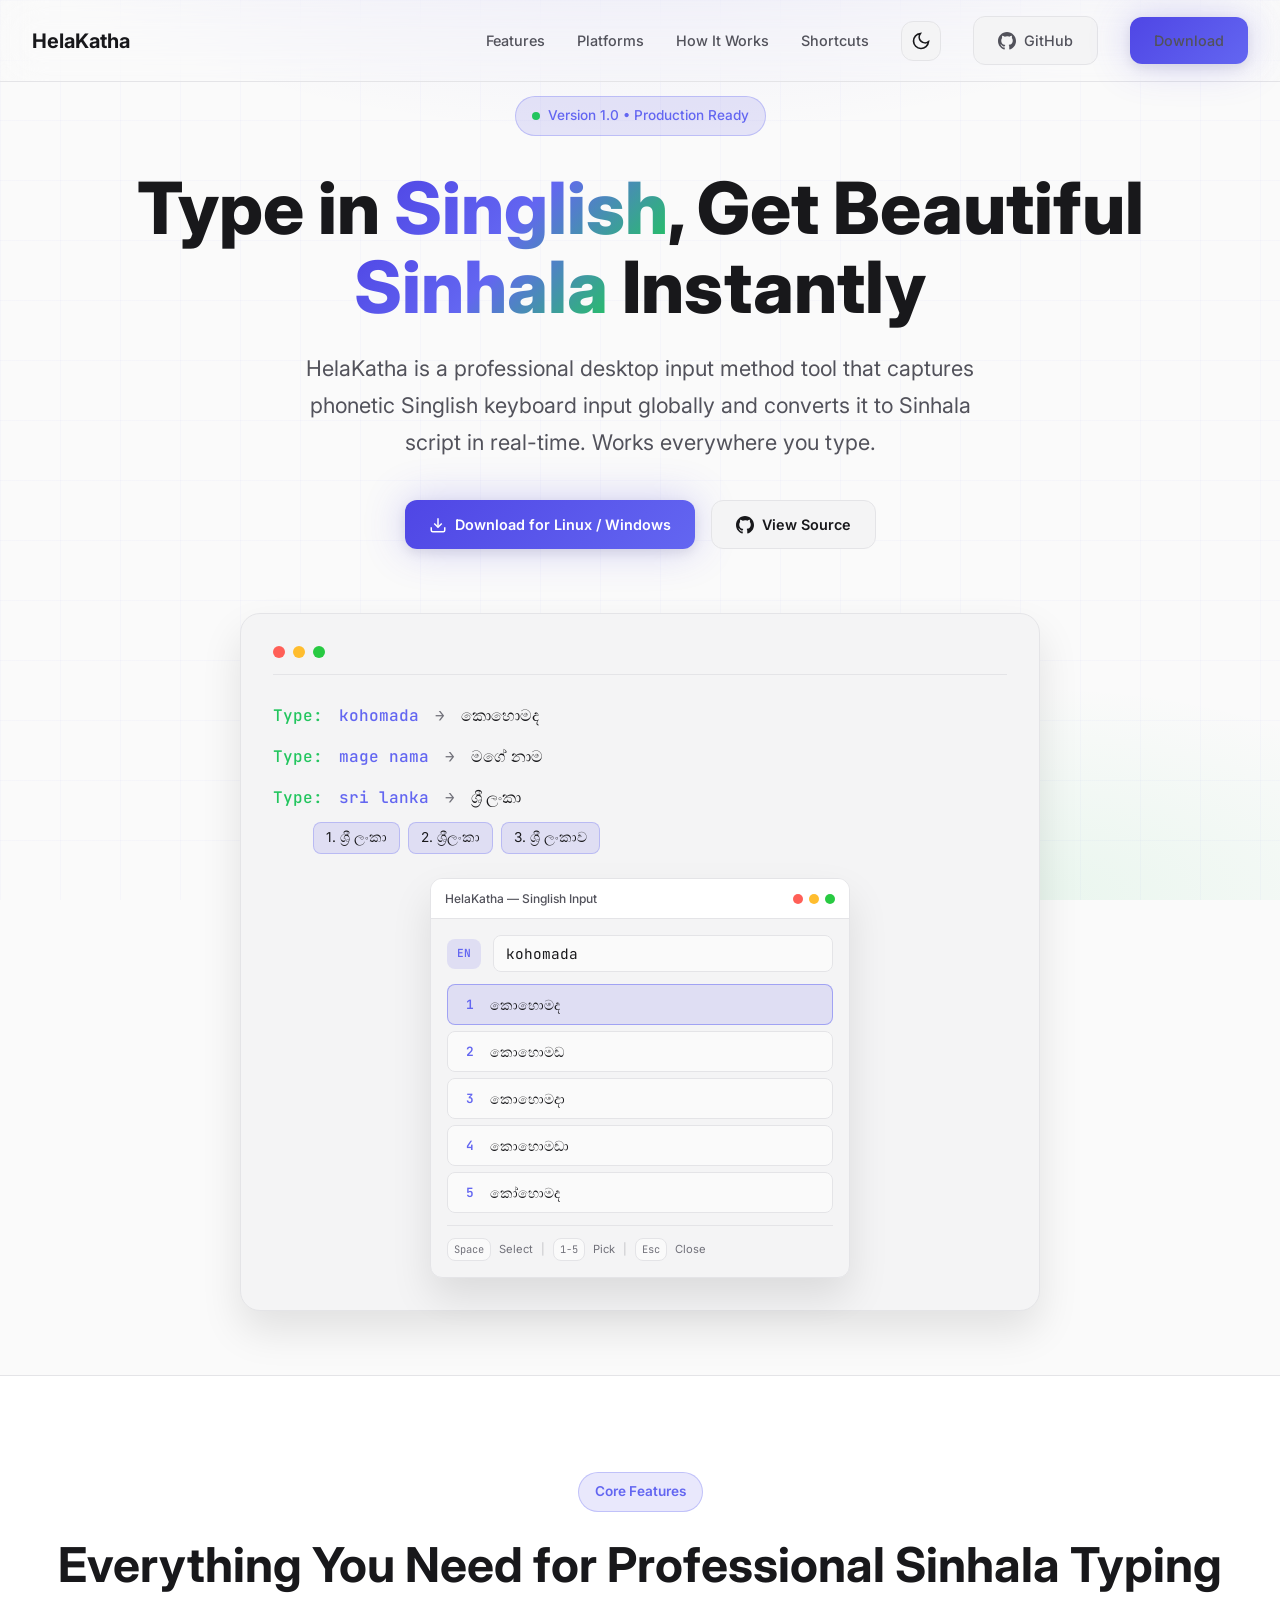
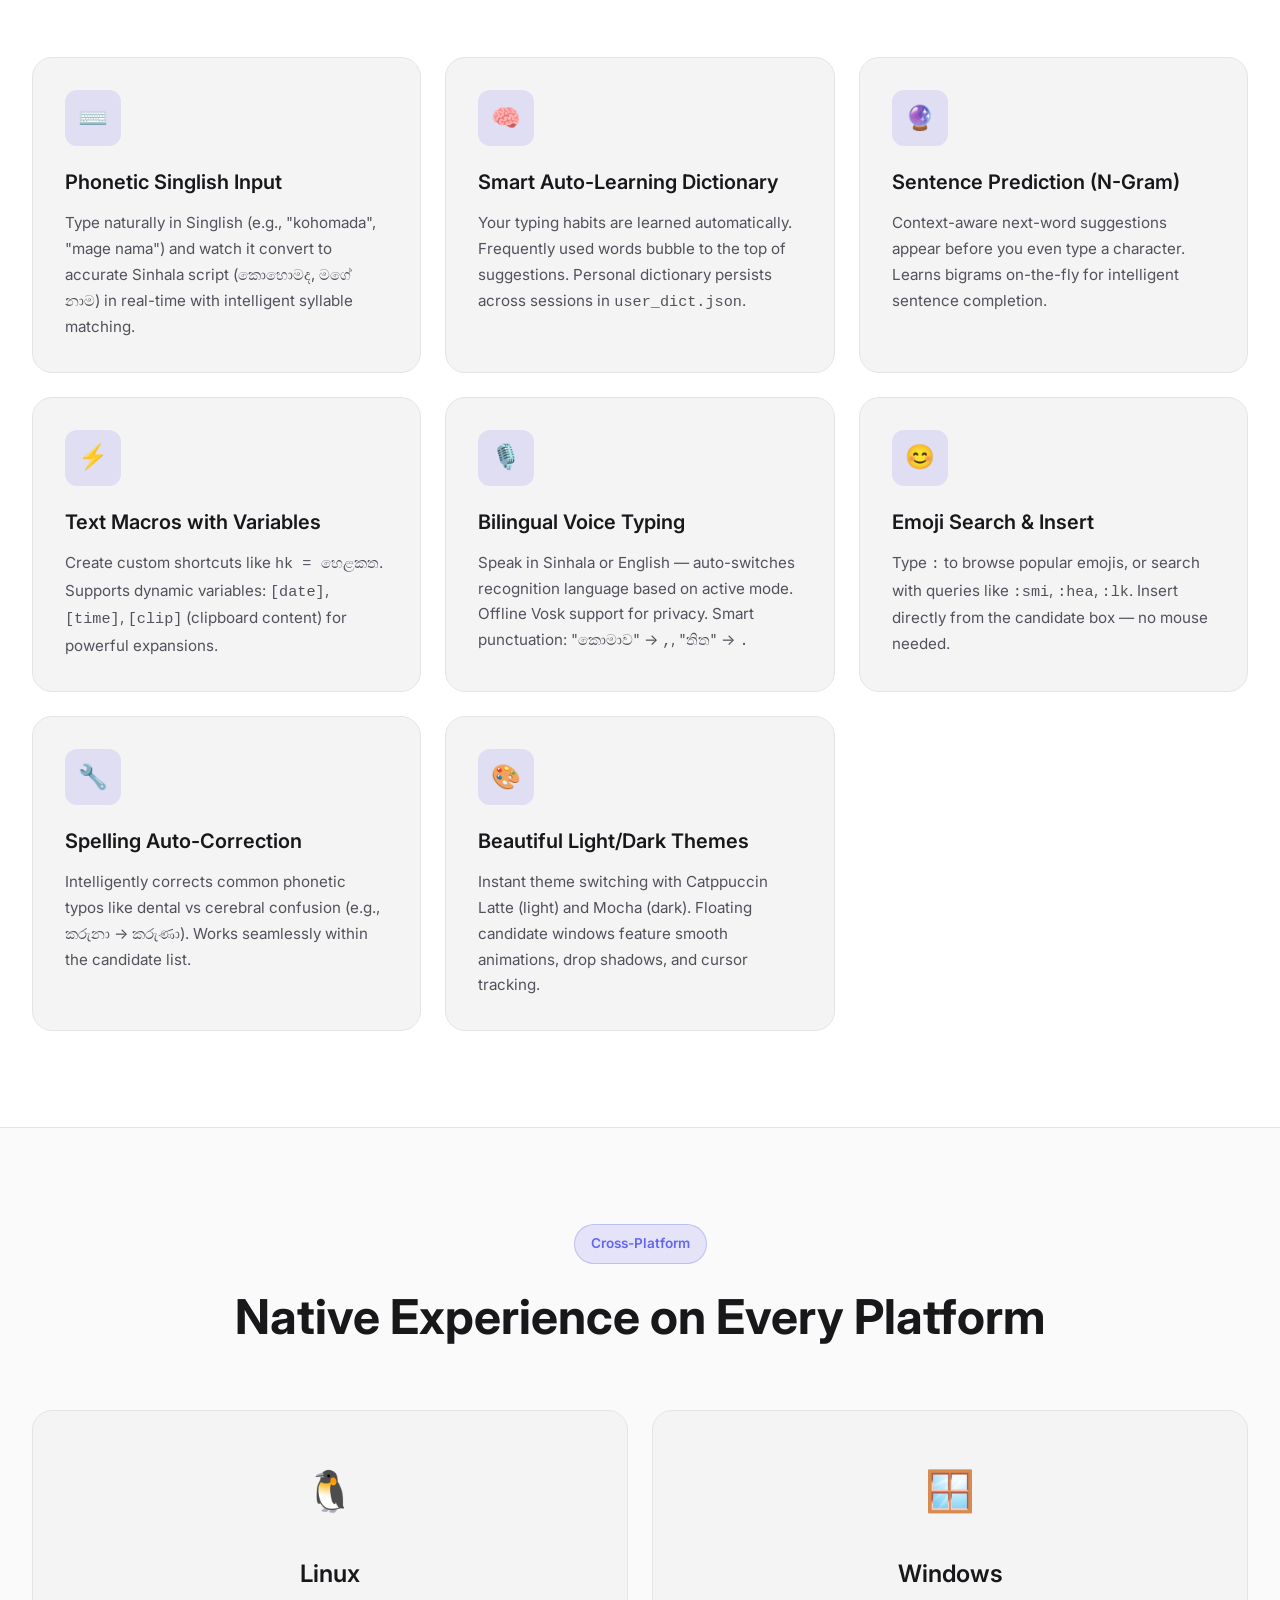
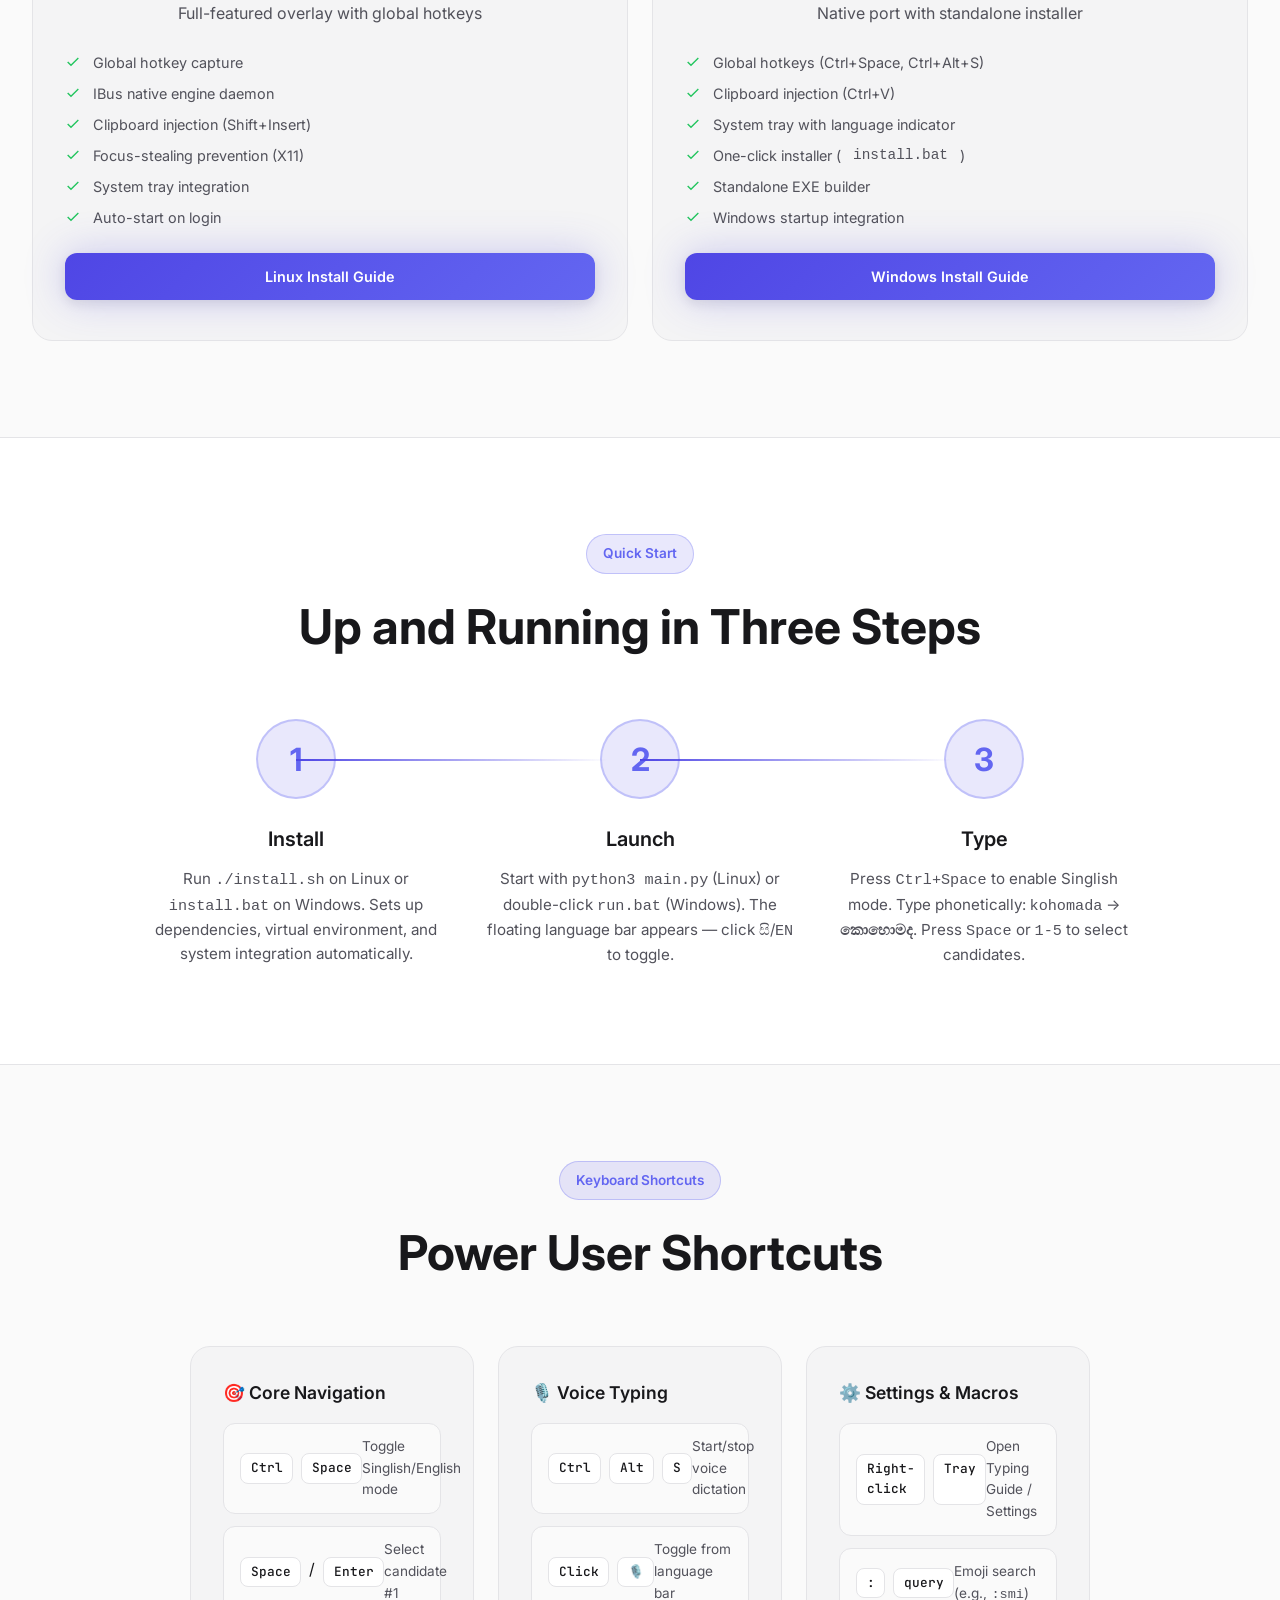
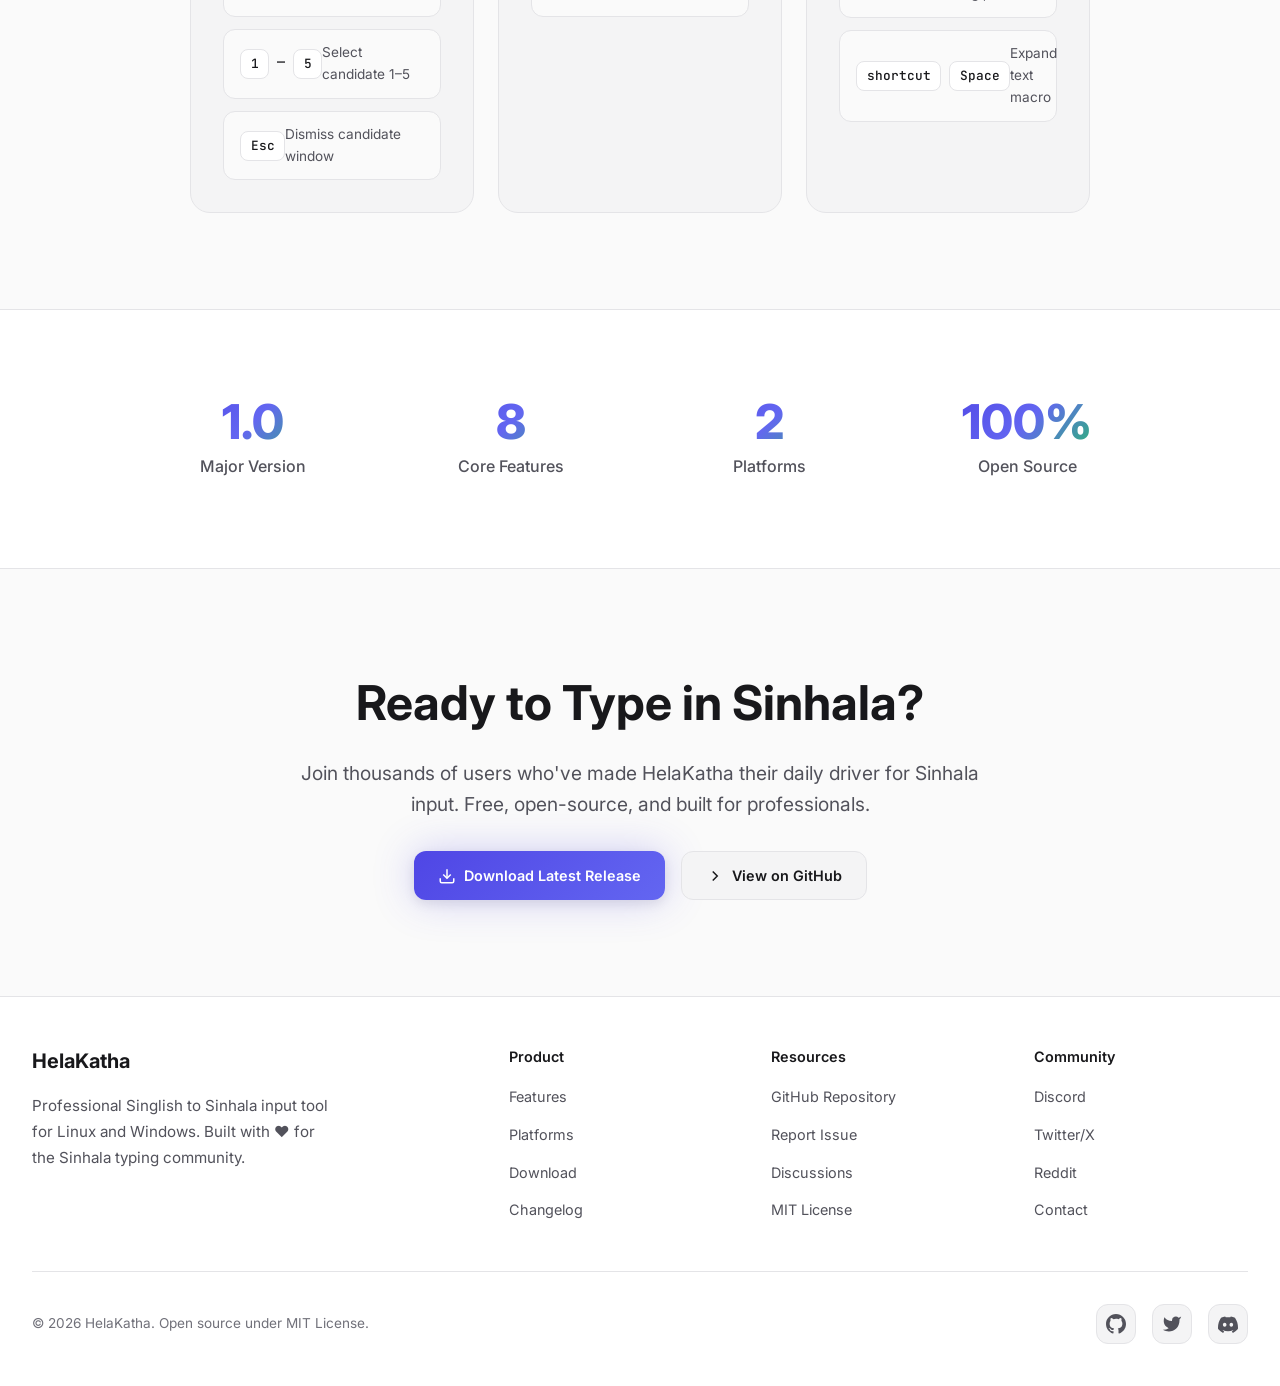
==== index.html @ 5d551dc1 "initial commit" ====
<!DOCTYPE html>
<html lang="en">
<head>
    <meta charset="UTF-8">
    <meta name="viewport" content="width=device-width, initial-scale=1.0">
    <meta name="description" content="HelaKatha - Professional Singlish to Sinhala Input Tool for Linux and Windows. Type in Singlish, get beautiful Sinhala script instantly.">
    <meta name="theme-color" content="#6366f1">
    <title>HelaKatha - Singlish to Sinhala Input Tool</title>
    <link rel="preconnect" href="https://fonts.googleapis.com">
    <link rel="preconnect" href="https://fonts.gstatic.com" crossorigin>
    <link href="https://fonts.googleapis.com/css2?family=Inter:wght@300;400;500;600;700;800&family=JetBrains+Mono:wght@400;500&display=swap" rel="stylesheet">
    <link rel="icon" type="image/svg+xml" href="data:image/svg+xml,<svg xmlns='http://www.w3.org/2000/svg' viewBox='0 0 100 100'><text y='.9em' font-size='90'>හ</text></svg>">
    <style>
        :root {
            --bg: #0f0f12;
            --bg-elevated: #18181d;
            --bg-card: #1e1e26;
            --border: #2d2d3a;
            --fg: #f4f4f5;
            --fg-muted: #a1a1aa;
            --fg-subtle: #71717a;
            --accent: #6366f1;
            --accent-glow: #818cf8;
            --accent-soft: rgba(99, 102, 241, 0.15);
            --success: #22c55e;
            --warning: #f59e0b;
            --danger: #ef4444;
            --radius-sm: 8px;
            --radius-md: 12px;
            --radius-lg: 20px;
            --shadow-sm: 0 1px 2px rgba(0,0,0,0.3);
            --shadow-md: 0 4px 12px rgba(0,0,0,0.4);
            --shadow-lg: 0 20px 40px rgba(0,0,0,0.5);
            --shadow-glow: 0 0 40px rgba(99, 102, 241, 0.3);
            --transition: 200ms cubic-bezier(0.4, 0, 0.2, 1);
        }

        html[data-theme="light"] {
            --bg: #fafafa;
            --bg-elevated: #ffffff;
            --bg-card: #f4f4f5;
            --border: #e4e4e7;
            --fg: #18181b;
            --fg-muted: #52525b;
            --fg-subtle: #71717a;
            --accent: #4f46e5;
            --accent-glow: #6366f1;
            --accent-soft: rgba(79, 70, 229, 0.12);
            --shadow-sm: 0 1px 2px rgba(0,0,0,0.05);
            --shadow-md: 0 4px 12px rgba(0,0,0,0.08);
            --shadow-lg: 0 20px 40px rgba(0,0,0,0.1);
            --shadow-glow: 0 0 40px rgba(79, 70, 229, 0.25);
        }

        * {
            margin: 0;
            padding: 0;
            box-sizing: border-box;
        }

        html {
            scroll-behavior: smooth;
        }

        html[data-theme] {
            color-scheme: normal;
        }

        html[data-theme="light"] {
            color-scheme: light;
        }

        html[data-theme="dark"] {
            color-scheme: dark;
        }

        *,
        *::before,
        *::after {
            transition: background-color var(--transition), border-color var(--transition), color var(--transition), box-shadow var(--transition);
        }

        body {
            font-family: 'Inter', -apple-system, BlinkMacSystemFont, 'Segoe UI', sans-serif;
            background: var(--bg);
            color: var(--fg);
            line-height: 1.6;
            overflow-x: hidden;
        }

        /* Background Effects */
        .bg-gradient {
            position: fixed;
            inset: 0;
            background:
                radial-gradient(ellipse 80% 50% at 50% -20%, var(--accent-soft) 0%, transparent 70%),
                radial-gradient(ellipse 60% 40% at 80% 100%, rgba(34, 197, 94, 0.08) 0%, transparent 60%),
                var(--bg);
            z-index: -1;
            pointer-events: none;
        }

        .grid-pattern {
            position: fixed;
            inset: 0;
            background-image:
                linear-gradient(rgba(99, 102, 241, 0.03) 1px, transparent 1px),
                linear-gradient(90deg, rgba(99, 102, 241, 0.03) 1px, transparent 1px);
            background-size: 60px 60px;
            z-index: -1;
            pointer-events: none;
        }

        /* Navigation */
        nav {
            position: fixed;
            top: 0;
            left: 0;
            right: 0;
            z-index: 100;
            padding: 1rem 2rem;
            background: rgba(var(--bg-elevated), 0.8);
            backdrop-filter: blur(20px);
            border-bottom: 1px solid var(--border);
        }

        .nav-container {
            max-width: 1280px;
            margin: 0 auto;
            display: flex;
            align-items: center;
            justify-content: space-between;
        }

        .logo {
            display: flex;
            align-items: center;
            gap: 0.75rem;
            text-decoration: none;
            color: var(--fg);
            font-weight: 700;
            font-size: 1.25rem;
        }

        .logo-icon {
            width: 40px;
            height: 40px;
            background: linear-gradient(135deg, var(--accent), var(--accent-glow));
            border-radius: var(--radius-md);
            display: flex;
            align-items: center;
            justify-content: center;
            font-size: 1.25rem;
        }

        .nav-links {
            display: flex;
            align-items: center;
            gap: 2rem;
            list-style: none;
        }

        .nav-links a {
            color: var(--fg-muted);
            text-decoration: none;
            font-weight: 500;
            font-size: 0.9rem;
            transition: color var(--transition);
            position: relative;
        }

        .nav-links a:hover {
            color: var(--fg);
        }

        .nav-links a::after {
            content: '';
            position: absolute;
            bottom: -4px;
            left: 0;
            width: 0;
            height: 2px;
            background: var(--accent);
            transition: width var(--transition);
        }

        .nav-links a:hover::after {
            width: 100%;
        }

        .btn {
            display: inline-flex;
            align-items: center;
            justify-content: center;
            gap: 0.5rem;
            padding: 0.75rem 1.5rem;
            border-radius: var(--radius-md);
            font-weight: 600;
            font-size: 0.9rem;
            text-decoration: none;
            border: none;
            cursor: pointer;
            transition: all var(--transition);
            white-space: nowrap;
        }

        .btn-primary {
            background: linear-gradient(135deg, var(--accent), var(--accent-glow));
            color: white;
            box-shadow: var(--shadow-md), var(--shadow-glow);
        }

        .btn-primary:hover {
            transform: translateY(-2px);
            box-shadow: var(--shadow-lg), var(--shadow-glow);
        }

        .btn-secondary {
            background: var(--bg-card);
            color: var(--fg);
            border: 1px solid var(--border);
        }

        .btn-secondary:hover {
            background: var(--bg-elevated);
            border-color: var(--accent);
        }

        .btn-github {
            background: var(--bg-card);
            color: var(--fg);
            border: 1px solid var(--border);
        }

        .btn-github:hover {
            background: var(--bg-elevated);
            border-color: var(--fg-muted);
        }

        /* Theme Toggle Button */
        #theme-toggle {
            width: 40px;
            height: 40px;
            padding: 0;
            border-radius: var(--radius-md);
            background: var(--bg-card);
            border: 1px solid var(--border);
            display: flex;
            align-items: center;
            justify-content: center;
            transition: all var(--transition);
        }

        #theme-toggle:hover {
            background: var(--bg-elevated);
            border-color: var(--accent);
            transform: scale(1.05);
        }

        #theme-toggle:focus-visible {
            outline: 2px solid var(--accent);
            outline-offset: 2px;
        }

        #theme-toggle svg {
            width: 20px;
            height: 20px;
        }

        /* Hero Section */
        .hero {
            min-height: 100vh;
            display: flex;
            align-items: center;
            justify-content: center;
            padding: 6rem 2rem 4rem;
            position: relative;
        }

        .hero-container {
            max-width: 1280px;
            width: 100%;
            text-align: center;
        }

        .hero-badge {
            display: inline-flex;
            align-items: center;
            gap: 0.5rem;
            padding: 0.5rem 1rem;
            background: var(--accent-soft);
            border: 1px solid rgba(99, 102, 241, 0.3);
            border-radius: 100px;
            font-size: 0.85rem;
            font-weight: 500;
            color: var(--accent-glow);
            margin-bottom: 2rem;
            animation: fadeInUp 0.6s ease-out;
        }

        .hero-badge::before {
            content: '';
            width: 8px;
            height: 8px;
            background: var(--success);
            border-radius: 50%;
            animation: pulse 2s infinite;
        }

        @keyframes pulse {
            0%, 100% { opacity: 1; transform: scale(1); }
            50% { opacity: 0.5; transform: scale(0.9); }
        }

        .hero h1 {
            font-size: clamp(2.5rem, 6vw, 4.5rem);
            font-weight: 800;
            line-height: 1.1;
            margin-bottom: 1.5rem;
            animation: fadeInUp 0.6s ease-out 0.1s both;
        }

        .hero h1 .highlight {
            background: linear-gradient(135deg, var(--accent), var(--accent-glow), var(--success));
            -webkit-background-clip: text;
            -webkit-text-fill-color: transparent;
            background-clip: text;
        }

        .hero p {
            font-size: clamp(1.1rem, 2.5vw, 1.35rem);
            color: var(--fg-muted);
            max-width: 700px;
            margin: 0 auto 2.5rem;
            line-height: 1.7;
            animation: fadeInUp 0.6s ease-out 0.2s both;
        }

        .hero-actions {
            display: flex;
            gap: 1rem;
            justify-content: center;
            flex-wrap: wrap;
            animation: fadeInUp 0.6s ease-out 0.3s both;
        }

        @keyframes fadeInUp {
            from {
                opacity: 0;
                transform: translateY(30px);
            }
            to {
                opacity: 1;
                transform: translateY(0);
            }
        }

        /* Demo Preview */
        .demo-preview {
            margin-top: 4rem;
            animation: fadeInUp 0.6s ease-out 0.4s both;
        }

        .demo-container {
            background: var(--bg-card);
            border: 1px solid var(--border);
            border-radius: var(--radius-lg);
            padding: 2rem;
            max-width: 800px;
            margin: 0 auto;
            box-shadow: var(--shadow-lg);
        }

        .demo-header {
            display: flex;
            align-items: center;
            gap: 0.75rem;
            margin-bottom: 1.5rem;
            padding-bottom: 1rem;
            border-bottom: 1px solid var(--border);
        }

        .demo-dots {
            display: flex;
            gap: 0.5rem;
        }

        .demo-dot {
            width: 12px;
            height: 12px;
            border-radius: 50%;
        }

        .demo-dot:nth-child(1) { background: #ff5f57; }
        .demo-dot:nth-child(2) { background: #ffbd2e; }
        .demo-dot:nth-child(3) { background: #28ca42; }

        .demo-title {
            font-family: 'JetBrains Mono', monospace;
            font-size: 0.85rem;
            color: var(--fg-subtle);
        }

        .demo-content {
            font-family: 'JetBrains Mono', monospace;
            font-size: 1rem;
            line-height: 2;
        }

        .demo-line {
            display: flex;
            align-items: baseline;
            gap: 1rem;
            margin-bottom: 0.5rem;
        }

        .demo-prompt {
            color: var(--success);
            font-weight: 500;
            white-space: nowrap;
        }

        .demo-input {
            color: var(--accent-glow);
            font-weight: 500;
        }

        .demo-arrow {
            color: var(--fg-subtle);
        }

        .demo-output {
            color: var(--fg);
            font-family: 'Noto Sans Sinhala', 'Inter', sans-serif;
            font-weight: 500;
        }

        .demo-candidates {
            display: flex;
            gap: 0.5rem;
            margin-top: 0.5rem;
            padding-left: 2.5rem;
        }

        .demo-candidate {
            padding: 0.25rem 0.75rem;
            background: var(--accent-soft);
            border: 1px solid rgba(99, 102, 241, 0.3);
            border-radius: var(--radius-sm);
            font-size: 0.85rem;
            font-family: 'Noto Sans Sinhala', 'Inter', sans-serif;
            animation: slideIn 0.3s ease-out backwards;
        }

        .demo-candidate:nth-child(1) { animation-delay: 0.1s; }
        .demo-candidate:nth-child(2) { animation-delay: 0.2s; }
        .demo-candidate:nth-child(3) { animation-delay: 0.3s; }

        @keyframes slideIn {
            from { opacity: 0; transform: translateX(-10px); }
            to { opacity: 1; transform: translateX(0); }
        }

        /* Demo UI Preview */
        .demo-ui-preview {
            margin-top: 1.5rem;
            display: flex;
            justify-content: center;
        }

        .ui-window {
            width: 100%;
            max-width: 420px;
            background: var(--bg-card);
            border: 1px solid var(--border);
            border-radius: var(--radius-md);
            box-shadow: var(--shadow-lg);
            overflow: hidden;
            animation: fadeInUp 0.6s ease-out 0.5s both;
        }

        .ui-header {
            display: flex;
            align-items: center;
            justify-content: space-between;
            padding: 0.625rem 0.875rem;
            background: var(--bg-elevated);
            border-bottom: 1px solid var(--border);
        }

        .ui-title {
            font-size: 0.75rem;
            font-weight: 500;
            color: var(--fg-muted);
            font-family: 'Inter', sans-serif;
        }

        .ui-controls {
            display: flex;
            gap: 0.375rem;
        }

        .ui-btn {
            width: 10px;
            height: 10px;
            border-radius: 50%;
            background: var(--border);
        }

        .ui-close { background: #ff5f57; }
        .ui-min { background: #ffbd2e; }
        .ui-max { background: #28ca42; }

        .ui-body {
            padding: 1rem;
        }

        .ui-input-row {
            display: flex;
            align-items: center;
            gap: 0.75rem;
            margin-bottom: 0.75rem;
        }

        .ui-label {
            padding: 0.375rem 0.625rem;
            background: var(--accent-soft);
            color: var(--accent-glow);
            border-radius: var(--radius-sm);
            font-size: 0.7rem;
            font-weight: 600;
            font-family: 'JetBrains Mono', monospace;
        }

        .ui-input {
            flex: 1;
            padding: 0.5rem 0.75rem;
            background: var(--bg);
            border: 1px solid var(--border);
            border-radius: var(--radius-sm);
            color: var(--fg);
            font-family: 'JetBrains Mono', monospace;
            font-size: 0.9rem;
            outline: none;
        }

        .ui-input:focus {
            border-color: var(--accent);
        }

        .ui-candidates {
            display: flex;
            flex-direction: column;
            gap: 0.375rem;
        }

        .ui-candidate {
            display: flex;
            align-items: center;
            gap: 0.625rem;
            padding: 0.5rem 0.75rem;
            background: var(--bg);
            border: 1px solid var(--border);
            border-radius: var(--radius-sm);
            font-family: 'Noto Sans Sinhala', 'Inter', sans-serif;
            font-size: 0.9rem;
            color: var(--fg);
            transition: all var(--transition);
        }

        .ui-candidate:hover,
        .ui-candidate.active {
            background: var(--accent-soft);
            border-color: rgba(99, 102, 241, 0.5);
        }

        .ui-num {
            min-width: 1.25rem;
            text-align: center;
            color: var(--accent-glow);
            font-weight: 600;
            font-size: 0.8rem;
            font-family: 'JetBrains Mono', monospace;
        }

        .ui-footer {
            display: flex;
            align-items: center;
            gap: 0.5rem;
            margin-top: 0.75rem;
            padding-top: 0.75rem;
            border-top: 1px solid var(--border);
            font-size: 0.7rem;
            color: var(--fg-subtle);
            font-family: 'Inter', sans-serif;
        }

        .ui-footer kbd {
            padding: 0.125rem 0.375rem;
            background: var(--bg);
            border: 1px solid var(--border);
            border-radius: var(--radius-sm);
            font-family: 'JetBrains Mono', monospace;
            font-size: 0.65rem;
        }

        .ui-sep {
            opacity: 0.4;
        }

        /* Features Section */
        .features {
            padding: 6rem 2rem;
            background: var(--bg-elevated);
            border-top: 1px solid var(--border);
            border-bottom: 1px solid var(--border);
        }

        .section-container {
            max-width: 1280px;
            margin: 0 auto;
        }

        .section-header {
            text-align: center;
            margin-bottom: 4rem;
        }

        .section-label {
            display: inline-block;
            padding: 0.5rem 1rem;
            background: var(--accent-soft);
            border: 1px solid rgba(99, 102, 241, 0.3);
            border-radius: 100px;
            font-size: 0.85rem;
            font-weight: 600;
            color: var(--accent-glow);
            margin-bottom: 1.5rem;
        }

        .section-header h2 {
            font-size: clamp(2rem, 4vw, 3rem);
            font-weight: 700;
            line-height: 1.2;
            color: var(--fg);
        }

        .features-grid {
            display: grid;
            grid-template-columns: repeat(auto-fit, minmax(320px, 1fr));
            gap: 1.5rem;
        }

        .feature-card {
            background: var(--bg-card);
            border: 1px solid var(--border);
            border-radius: var(--radius-lg);
            padding: 2rem;
            transition: all var(--transition);
            position: relative;
            overflow: hidden;
        }

        .feature-card::before {
            content: '';
            position: absolute;
            top: 0;
            left: 0;
            right: 0;
            height: 3px;
            background: linear-gradient(90deg, var(--accent), var(--success));
            transform: scaleX(0);
            transform-origin: left;
            transition: transform var(--transition);
        }

        .feature-card:hover {
            border-color: var(--accent);
            transform: translateY(-4px);
            box-shadow: var(--shadow-lg);
        }

        .feature-card:hover::before {
            transform: scaleX(1);
        }

        .feature-icon {
            width: 56px;
            height: 56px;
            background: var(--accent-soft);
            border-radius: var(--radius-md);
            display: flex;
            align-items: center;
            justify-content: center;
            margin-bottom: 1.25rem;
            font-size: 1.5rem;
        }

        .feature-card h3 {
            font-size: 1.25rem;
            font-weight: 600;
            margin-bottom: 0.75rem;
            color: var(--fg);
        }

        .feature-card p {
            color: var(--fg-muted);
            line-height: 1.7;
            font-size: 0.95rem;
        }

        /* Platforms Section */
        .platforms {
            padding: 6rem 2rem;
        }

        .platforms-grid {
            display: grid;
            grid-template-columns: repeat(auto-fit, minmax(280px, 1fr));
            gap: 1.5rem;
            margin-top: 3rem;
        }

        .platform-card {
            background: var(--bg-card);
            border: 1px solid var(--border);
            border-radius: var(--radius-lg);
            padding: 2.5rem 2rem;
            text-align: center;
            transition: all var(--transition);
        }

        .platform-card:hover {
            border-color: var(--accent);
            transform: translateY(-4px);
            box-shadow: var(--shadow-lg);
        }

        .platform-icon {
            width: 80px;
            height: 80px;
            margin: 0 auto 1.5rem;
            display: flex;
            align-items: center;
            justify-content: center;
            font-size: 2.5rem;
        }

        .platform-card h3 {
            font-size: 1.5rem;
            font-weight: 600;
            margin-bottom: 0.5rem;
        }

        .platform-card .platform-desc {
            color: var(--fg-muted);
            margin-bottom: 1.5rem;
        }

        .platform-features {
            display: flex;
            flex-direction: column;
            gap: 0.5rem;
            text-align: left;
        }

        .platform-feature {
            display: flex;
            align-items: center;
            gap: 0.75rem;
            font-size: 0.9rem;
            color: var(--fg-muted);
        }

        .platform-feature svg {
            color: var(--success);
            flex-shrink: 0;
        }

        .platform-btn {
            margin-top: 1.5rem;
            width: 100%;
        }

        /* How it Works */
        .how-it-works {
            padding: 6rem 2rem;
            background: var(--bg-elevated);
            border-top: 1px solid var(--border);
            border-bottom: 1px solid var(--border);
        }

        .steps {
            display: grid;
            grid-template-columns: repeat(auto-fit, minmax(250px, 1fr));
            gap: 2rem;
            margin-top: 3rem;
            max-width: 1000px;
            margin-left: auto;
            margin-right: auto;
        }

        .step {
            text-align: center;
            position: relative;
        }

        .step:not(:last-child)::after {
            content: '';
            position: absolute;
            top: 40px;
            right: -50%;
            width: 100%;
            height: 2px;
            background: linear-gradient(90deg, var(--accent), transparent);
        }

        .step-number {
            width: 80px;
            height: 80px;
            background: var(--accent-soft);
            border: 2px solid rgba(99, 102, 241, 0.3);
            border-radius: 50%;
            display: flex;
            align-items: center;
            justify-content: center;
            font-size: 2rem;
            font-weight: 700;
            color: var(--accent-glow);
            margin: 0 auto 1.5rem;
        }

        .step h3 {
            font-size: 1.25rem;
            font-weight: 600;
            margin-bottom: 0.75rem;
        }

        .step p {
            color: var(--fg-muted);
            font-size: 0.95rem;
        }

        /* Shortcuts */
        .shortcuts {
            padding: 6rem 2rem;
        }

        .shortcuts-grid {
            display: grid;
            grid-template-columns: repeat(auto-fit, minmax(280px, 1fr));
            gap: 1.5rem;
            margin-top: 3rem;
            max-width: 900px;
            margin-left: auto;
            margin-right: auto;
        }

        .shortcut-card {
            background: var(--bg-card);
            border: 1px solid var(--border);
            border-radius: var(--radius-lg);
            padding: 2rem;
        }

        .shortcut-card h3 {
            font-size: 1.1rem;
            font-weight: 600;
            margin-bottom: 1rem;
            display: flex;
            align-items: center;
            gap: 0.5rem;
        }

        .shortcut-list {
            display: flex;
            flex-direction: column;
            gap: 0.75rem;
        }

        .shortcut-item {
            display: flex;
            align-items: center;
            justify-content: space-between;
            padding: 0.75rem 1rem;
            background: var(--bg);
            border: 1px solid var(--border);
            border-radius: var(--radius-md);
            transition: all var(--transition);
        }

        .shortcut-item:hover {
            border-color: var(--accent);
        }

        .shortcut-keys {
            display: flex;
            gap: 0.5rem;
        }

        .key {
            padding: 0.25rem 0.6rem;
            background: var(--bg-elevated);
            border: 1px solid var(--border);
            border-radius: var(--radius-sm);
            font-family: 'JetBrains Mono', monospace;
            font-size: 0.8rem;
            font-weight: 500;
            color: var(--fg);
        }

        .shortcut-desc {
            font-size: 0.85rem;
            color: var(--fg-muted);
        }

        /* Testimonials / Stats */
        .stats {
            padding: 4rem 2rem;
            background: var(--bg-elevated);
            border-top: 1px solid var(--border);
            border-bottom: 1px solid var(--border);
        }

        .stats-grid {
            display: grid;
            grid-template-columns: repeat(auto-fit, minmax(200px, 1fr));
            gap: 2rem;
            max-width: 1000px;
            margin: 0 auto;
            text-align: center;
        }

        .stat-item {
            padding: 1.5rem;
        }

        .stat-number {
            font-size: 3rem;
            font-weight: 800;
            background: linear-gradient(135deg, var(--accent), var(--accent-glow), var(--success));
            -webkit-background-clip: text;
            -webkit-text-fill-color: transparent;
            background-clip: text;
            line-height: 1;
            margin-bottom: 0.5rem;
        }

        .stat-label {
            color: var(--fg-muted);
            font-size: 1rem;
            font-weight: 500;
        }

        /* CTA Section */
        .cta {
            padding: 6rem 2rem;
            text-align: center;
        }

        .cta-container {
            max-width: 700px;
            margin: 0 auto;
        }

        .cta h2 {
            font-size: clamp(2rem, 4vw, 3rem);
            font-weight: 700;
            margin-bottom: 1rem;
        }

        .cta p {
            font-size: 1.2rem;
            color: var(--fg-muted);
            margin-bottom: 2rem;
        }

        .cta-actions {
            display: flex;
            gap: 1rem;
            justify-content: center;
            flex-wrap: wrap;
        }

        /* Footer */
        footer {
            padding: 3rem 2rem;
            background: var(--bg-elevated);
            border-top: 1px solid var(--border);
        }

        .footer-container {
            max-width: 1280px;
            margin: 0 auto;
            display: grid;
            grid-template-columns: 2fr 1fr 1fr 1fr;
            gap: 3rem;
        }

        .footer-brand .logo {
            margin-bottom: 1rem;
        }

        .footer-brand p {
            color: var(--fg-muted);
            font-size: 0.95rem;
            line-height: 1.7;
            max-width: 300px;
        }

        .footer-column h4 {
            font-size: 0.9rem;
            font-weight: 600;
            margin-bottom: 1rem;
            color: var(--fg);
        }

        .footer-column ul {
            list-style: none;
            display: flex;
            flex-direction: column;
            gap: 0.75rem;
        }

        .footer-column a {
            color: var(--fg-muted);
            text-decoration: none;
            font-size: 0.9rem;
            transition: color var(--transition);
        }

        .footer-column a:hover {
            color: var(--accent-glow);
        }

        .footer-bottom {
            max-width: 1280px;
            margin: 3rem auto 0;
            padding-top: 2rem;
            border-top: 1px solid var(--border);
            display: flex;
            align-items: center;
            justify-content: space-between;
            flex-wrap: wrap;
            gap: 1rem;
        }

        .footer-bottom p {
            color: var(--fg-subtle);
            font-size: 0.85rem;
        }

        .footer-social {
            display: flex;
            gap: 1rem;
        }

        .footer-social a {
            width: 40px;
            height: 40px;
            display: flex;
            align-items: center;
            justify-content: center;
            background: var(--bg-card);
            border: 1px solid var(--border);
            border-radius: var(--radius-md);
            color: var(--fg-muted);
            transition: all var(--transition);
        }

        .footer-social a:hover {
            border-color: var(--accent);
            color: var(--accent-glow);
            transform: translateY(-2px);
        }

        /* Responsive */
        @media (max-width: 768px) {
            nav {
                padding: 1rem;
            }

            .nav-links {
                display: none;
            }

            .hero {
                padding: 5rem 1rem 3rem;
            }

            .demo-container {
                padding: 1.5rem;
            }

            .demo-candidates {
                padding-left: 0;
                flex-wrap: wrap;
                justify-content: center;
            }

            .features, .platforms, .how-it-works, .shortcuts, .cta {
                padding: 4rem 1rem;
            }

            .features-grid, .platforms-grid {
                grid-template-columns: 1fr;
            }

            .step:not(:last-child)::after {
                display: none;
            }

            .footer-container {
                grid-template-columns: 1fr;
                gap: 2rem;
                text-align: center;
            }

            .footer-brand p {
                max-width: none;
            }

            .footer-bottom {
                flex-direction: column;
                text-align: center;
            }
        }

        @media (max-width: 480px) {
            .btn {
                padding: 0.625rem 1.25rem;
                font-size: 0.85rem;
            }

            .hero-actions {
                flex-direction: column;
                align-items: center;
            }

            .hero-actions .btn {
                width: 100%;
                max-width: 280px;
            }
        }

        /* Reduced Motion */
        @media (prefers-reduced-motion: reduce) {
            *, *::before, *::after {
                animation-duration: 0.01ms !important;
                animation-iteration-count: 1 !important;
                transition-duration: 0.01ms !important;
            }
        }
    </style>
</head>
<body>
    <div class="bg-gradient"></div>
    <div class="grid-pattern"></div>

    <!-- Navigation -->
    <nav>
        <div class="nav-container">
            <a href="#" class="logo">
                <span>HelaKatha</span>
            </a>
            <ul class="nav-links">
                <li><a href="#features">Features</a></li>
                <li><a href="#platforms">Platforms</a></li>
                <li><a href="#how-it-works">How It Works</a></li>
                <li><a href="#shortcuts">Shortcuts</a></li>
                <li><button id="theme-toggle" class="btn btn-secondary" aria-label="Toggle theme" title="Toggle light/dark mode">
                    <svg id="theme-icon-sun" width="18" height="18" viewBox="0 0 24 24" fill="none" stroke="currentColor" stroke-width="2" style="display:none;">
                        <circle cx="12" cy="12" r="5"/>
                        <line x1="12" y1="1" x2="12" y2="3"/>
                        <line x1="12" y1="21" x2="12" y2="23"/>
                        <line x1="4.22" y1="4.22" x2="5.64" y2="5.64"/>
                        <line x1="18.36" y1="18.36" x2="19.78" y2="19.78"/>
                        <line x1="1" y1="12" x2="3" y2="12"/>
                        <line x1="21" y1="12" x2="23" y2="12"/>
                        <line x1="4.22" y1="19.78" x2="5.64" y2="18.36"/>
                        <line x1="18.36" y1="5.64" x2="19.78" y2="4.22"/>
                    </svg>
                    <svg id="theme-icon-moon" width="18" height="18" viewBox="0 0 24 24" fill="none" stroke="currentColor" stroke-width="2">
                        <path d="M21 12.79A9 9 0 1 1 11.21 3 7 7 0 0 0 21 12.79z"/>
                    </svg>
                </button></li>
                <li><a href="https://github.com/dmudhitha/HelaKatha" target="_blank" class="btn btn-github">
                    <svg width="18" height="18" viewBox="0 0 24 24" fill="currentColor">
                        <path d="M12 0C5.374 0 0 5.373 0 12c0 5.302 3.438 9.8 8.207 11.387.599.111.793-.261.793-.577v-2.234c-3.338.726-4.033-1.416-4.033-1.416-.546-1.387-1.333-1.756-1.333-1.756-1.089-.745.083-.729.083-.729 1.205.084 1.839 1.237 1.839 1.237 1.07 1.834 2.807 1.304 3.492.997.107-.775.418-1.305.762-1.604-2.665-.305-5.467-1.334-5.467-5.931 0-1.311.469-2.381 1.236-3.221-.124-.303-.535-1.524.117-3.176 0 0 1.008-.322 3.301 1.23A11.509 11.509 0 0112 5.803c1.02.005 2.047.138 3.006.404 2.291-1.552 3.297-1.23 3.297-1.23.653 1.653.242 2.874.118 3.176.77.84 1.235 1.911 1.235 3.221 0 4.609-2.807 5.624-5.479 5.921.43.372.823 1.102.823 2.222v3.293c0 .319.192.694.801.576C20.566 21.797 24 17.3 24 12c0-6.627-5.373-12-12-12z"/>
                    </svg>
                    GitHub
                </a></li>
                <li><a href="#download" class="btn btn-primary">Download</a></li>
            </ul>
        </div>
    </nav>

    <!-- Hero Section -->
    <section class="hero" id="home">
        <div class="hero-container">
            <div class="hero-badge">Version 1.0 • Production Ready</div>
            <h1>Type in <span class="highlight">Singlish</span>, Get Beautiful <span class="highlight">Sinhala</span> Instantly</h1>
            <p>HelaKatha is a professional desktop input method tool that captures phonetic Singlish keyboard input globally and converts it to Sinhala script in real-time. Works everywhere you type.</p>
            <div class="hero-actions">
                <a href="#download" class="btn btn-primary">
                    <svg width="18" height="18" viewBox="0 0 24 24" fill="none" stroke="currentColor" stroke-width="2">
                        <path d="M21 15v4a2 2 0 0 1-2 2H5a2 2 0 0 1-2-2v-4"/>
                        <polyline points="7 10 12 15 17 10"/>
                        <line x1="12" y1="15" x2="12" y2="3"/>
                    </svg>
                    Download for Linux / Windows
                </a>
                <a href="https://github.com/dmudhitha/HelaKatha" target="_blank" class="btn btn-secondary">
                    <svg width="18" height="18" viewBox="0 0 24 24" fill="currentColor">
                        <path d="M12 0C5.374 0 0 5.373 0 12c0 5.302 3.438 9.8 8.207 11.387.599.111.793-.261.793-.577v-2.234c-3.338.726-4.033-1.416-4.033-1.416-.546-1.387-1.333-1.756-1.333-1.756-1.089-.745.083-.729.083-.729 1.205.084 1.839 1.237 1.839 1.237 1.07 1.834 2.807 1.304 3.492.997.107-.775.418-1.305.762-1.604-2.665-.305-5.467-1.334-5.467-5.931 0-1.311.469-2.381 1.236-3.221-.124-.303-.535-1.524.117-3.176 0 0 1.008-.322 3.301 1.23A11.509 11.509 0 0112 5.803c1.02.005 2.047.138 3.006.404 2.291-1.552 3.297-1.23 3.297-1.23.653 1.653.242 2.874.118 3.176.77.84 1.235 1.911 1.235 3.221 0 4.609-2.807 5.624-5.479 5.921.43.372.823 1.102.823 2.222v3.293c0 .319.192.694.801.576C20.566 21.797 24 17.3 24 12c0-6.627-5.373-12-12-12z"/>
                    </svg>
                    View Source
                </a>
            </div>

            <!-- Demo Preview -->
            <div class="demo-preview">
                <div class="demo-container">
                    <div class="demo-header">
                        <div class="demo-dots">
                            <div class="demo-dot"></div>
                            <div class="demo-dot"></div>
                            <div class="demo-dot"></div>
                        </div>
                    </div>
                    <div class="demo-content">
                        <div class="demo-line">
                            <span class="demo-prompt">Type:</span>
                            <span class="demo-input">kohomada</span>
                            <span class="demo-arrow">→</span>
                            <span class="demo-output">කොහොමද</span>
                        </div>
                        <div class="demo-line">
                            <span class="demo-prompt">Type:</span>
                            <span class="demo-input">mage nama</span>
                            <span class="demo-arrow">→</span>
                            <span class="demo-output">මගේ නාම</span>
                        </div>
                        <div class="demo-line">
                            <span class="demo-prompt">Type:</span>
                            <span class="demo-input">sri lanka</span>
                            <span class="demo-arrow">→</span>
                            <span class="demo-output">ශ්‍රී ලංකා</span>
                        </div>
                    </div>
                    <div class="demo-candidates">
                        <span class="demo-candidate">1. ශ්‍රී ලංකා</span>
                        <span class="demo-candidate">2. ශ්‍රීලංකා</span>
                        <span class="demo-candidate">3. ශ්‍රී ලංකාව</span>
                    </div>
                    <div class="demo-ui-preview">
                        <div class="ui-window">
                            <div class="ui-header">
                                <span class="ui-title">HelaKatha — Singlish Input</span>
                                <div class="ui-controls">
                                    <span class="ui-btn ui-close"></span>
                                    <span class="ui-btn ui-min"></span>
                                    <span class="ui-btn ui-max"></span>
                                </div>
                            </div>
                            <div class="ui-body">
                                <div class="ui-input-row">
                                    <span class="ui-label">EN</span>
                                    <input type="text" class="ui-input" placeholder="Type in Singlish..." value="kohomada" readonly>
                                </div>
                                <div class="ui-candidates">
                                    <div class="ui-candidate active"><span class="ui-num">1</span> කොහොමද</div>
                                    <div class="ui-candidate"><span class="ui-num">2</span> කොහොමඩ</div>
                                    <div class="ui-candidate"><span class="ui-num">3</span> කොහොමදා</div>
                                    <div class="ui-candidate"><span class="ui-num">4</span> කොහොමඩා</div>
                                    <div class="ui-candidate"><span class="ui-num">5</span> කෝහොමද</div>
                                </div>
                                <div class="ui-footer">
                                    <kbd>Space</kbd> Select <span class="ui-sep">|</span> <kbd>1-5</kbd> Pick <span class="ui-sep">|</span> <kbd>Esc</kbd> Close
                                </div>
                            </div>
                        </div>
                    </div>
                </div>
            </div>
        </div>
    </section>

    <!-- Features Section -->
    <section class="features" id="features">
        <div class="section-container">
            <div class="section-header">
                <span class="section-label">Core Features</span>
                <h2>Everything You Need for Professional Sinhala Typing</h2>
            </div>
            <div class="features-grid">
                <article class="feature-card">
                    <div class="feature-icon">⌨️</div>
                    <h3>Phonetic Singlish Input</h3>
                    <p>Type naturally in Singlish (e.g., "kohomada", "mage nama") and watch it convert to accurate Sinhala script (කොහොමද, මගේ නාම) in real-time with intelligent syllable matching.</p>
                </article>
                <article class="feature-card">
                    <div class="feature-icon">🧠</div>
                    <h3>Smart Auto-Learning Dictionary</h3>
                    <p>Your typing habits are learned automatically. Frequently used words bubble to the top of suggestions. Personal dictionary persists across sessions in <code>user_dict.json</code>.</p>
                </article>
                <article class="feature-card">
                    <div class="feature-icon">🔮</div>
                    <h3>Sentence Prediction (N-Gram)</h3>
                    <p>Context-aware next-word suggestions appear before you even type a character. Learns bigrams on-the-fly for intelligent sentence completion.</p>
                </article>
                <article class="feature-card">
                    <div class="feature-icon">⚡</div>
                    <h3>Text Macros with Variables</h3>
                    <p>Create custom shortcuts like <code>hk = හෙළකත</code>. Supports dynamic variables: <code>[date]</code>, <code>[time]</code>, <code>[clip]</code> (clipboard content) for powerful expansions.</p>
                </article>
                <article class="feature-card">
                    <div class="feature-icon">🎙️</div>
                    <h3>Bilingual Voice Typing</h3>
                    <p>Speak in Sinhala or English — auto-switches recognition language based on active mode. Offline Vosk support for privacy. Smart punctuation: "කොමාව" → <code>,</code>, "තිත" → <code>.</code></p>
                </article>
                <article class="feature-card">
                    <div class="feature-icon">😊</div>
                    <h3>Emoji Search & Insert</h3>
                    <p>Type <code>:</code> to browse popular emojis, or search with queries like <code>:smi</code>, <code>:hea</code>, <code>:lk</code>. Insert directly from the candidate box — no mouse needed.</p>
                </article>
                <article class="feature-card">
                    <div class="feature-icon">🔧</div>
                    <h3>Spelling Auto-Correction</h3>
                    <p>Intelligently corrects common phonetic typos like dental vs cerebral confusion (e.g., කරුනා → කරුණා). Works seamlessly within the candidate list.</p>
                </article>
                <article class="feature-card">
                    <div class="feature-icon">🎨</div>
                    <h3>Beautiful Light/Dark Themes</h3>
                    <p>Instant theme switching with Catppuccin Latte (light) and Mocha (dark). Floating candidate windows feature smooth animations, drop shadows, and cursor tracking.</p>
                </article>
            </div>
        </div>
    </section>

    <!-- Platforms Section -->
    <section class="platforms" id="platforms">
        <div class="section-container">
            <div class="section-header">
                <span class="section-label">Cross-Platform</span>
                <h2>Native Experience on Every Platform</h2>
            </div>
            <div class="platforms-grid">
                <article class="platform-card">
                    <div class="platform-icon">🐧</div>
                    <h3>Linux</h3>
                    <p class="platform-desc">Full-featured overlay with global hotkeys</p>
                    <div class="platform-features">
                        <div class="platform-feature"><svg width="16" height="16" viewBox="0 0 24 24" fill="none" stroke="currentColor" stroke-width="2"><polyline points="20 6 9 17 4 12"/></svg>Global hotkey capture</div>
                        <div class="platform-feature"><svg width="16" height="16" viewBox="0 0 24 24" fill="none" stroke="currentColor" stroke-width="2"><polyline points="20 6 9 17 4 12"/></svg>IBus native engine daemon</div>
                        <div class="platform-feature"><svg width="16" height="16" viewBox="0 0 24 24" fill="none" stroke="currentColor" stroke-width="2"><polyline points="20 6 9 17 4 12"/></svg>Clipboard injection (Shift+Insert)</div>
                        <div class="platform-feature"><svg width="16" height="16" viewBox="0 0 24 24" fill="none" stroke="currentColor" stroke-width="2"><polyline points="20 6 9 17 4 12"/></svg>Focus-stealing prevention (X11)</div>
                        <div class="platform-feature"><svg width="16" height="16" viewBox="0 0 24 24" fill="none" stroke="currentColor" stroke-width="2"><polyline points="20 6 9 17 4 12"/></svg>System tray integration</div>
                        <div class="platform-feature"><svg width="16" height="16" viewBox="0 0 24 24" fill="none" stroke="currentColor" stroke-width="2"><polyline points="20 6 9 17 4 12"/></svg>Auto-start on login</div>
                    </div>
                    <a href="#download" class="btn btn-primary platform-btn">Linux Install Guide</a>
                </article>
                <article class="platform-card">
                    <div class="platform-icon">🪟</div>
                    <h3>Windows</h3>
                    <p class="platform-desc">Native port with standalone installer</p>
                    <div class="platform-features">
                        <div class="platform-feature"><svg width="16" height="16" viewBox="0 0 24 24" fill="none" stroke="currentColor" stroke-width="2"><polyline points="20 6 9 17 4 12"/></svg>Global hotkeys (Ctrl+Space, Ctrl+Alt+S)</div>
                        <div class="platform-feature"><svg width="16" height="16" viewBox="0 0 24 24" fill="none" stroke="currentColor" stroke-width="2"><polyline points="20 6 9 17 4 12"/></svg>Clipboard injection (Ctrl+V)</div>
                        <div class="platform-feature"><svg width="16" height="16" viewBox="0 0 24 24" fill="none" stroke="currentColor" stroke-width="2"><polyline points="20 6 9 17 4 12"/></svg>System tray with language indicator</div>
                        <div class="platform-feature"><svg width="16" height="16" viewBox="0 0 24 24" fill="none" stroke="currentColor" stroke-width="2"><polyline points="20 6 9 17 4 12"/></svg>One-click installer (<code>install.bat</code>)</div>
                        <div class="platform-feature"><svg width="16" height="16" viewBox="0 0 24 24" fill="none" stroke="currentColor" stroke-width="2"><polyline points="20 6 9 17 4 12"/></svg>Standalone EXE builder</div>
                        <div class="platform-feature"><svg width="16" height="16" viewBox="0 0 24 24" fill="none" stroke="currentColor" stroke-width="2"><polyline points="20 6 9 17 4 12"/></svg>Windows startup integration</div>
                    </div>
                    <a href="#download" class="btn btn-primary platform-btn">Windows Install Guide</a>
                </article>
            </div>
        </div>
    </section>

    <!-- How It Works -->
    <section class="how-it-works" id="how-it-works">
        <div class="section-container">
            <div class="section-header">
                <span class="section-label">Quick Start</span>
                <h2>Up and Running in Three Steps</h2>
            </div>
            <div class="steps">
                <div class="step">
                    <div class="step-number">1</div>
                    <h3>Install</h3>
                    <p>Run <code>./install.sh</code> on Linux or <code>install.bat</code> on Windows. Sets up dependencies, virtual environment, and system integration automatically.</p>
                </div>
                <div class="step">
                    <div class="step-number">2</div>
                    <h3>Launch</h3>
                    <p>Start with <code>python3 main.py</code> (Linux) or double-click <code>run.bat</code> (Windows). The floating language bar appears — click <code>සි</code>/<code>EN</code> to toggle.</p>
                </div>
                <div class="step">
                    <div class="step-number">3</div>
                    <h3>Type</h3>
                    <p>Press <kbd>Ctrl+Space</kbd> to enable Singlish mode. Type phonetically: <code>kohomada</code> → <strong>කොහොමද</strong>. Press <kbd>Space</kbd> or <kbd>1-5</kbd> to select candidates.</p>
                </div>
            </div>
        </div>
    </section>

    <!-- Shortcuts -->
    <section class="shortcuts" id="shortcuts">
        <div class="section-container">
            <div class="section-header">
                <span class="section-label">Keyboard Shortcuts</span>
                <h2>Power User Shortcuts</h2>
            </div>
            <div class="shortcuts-grid">
                <article class="shortcut-card">
                    <h3>🎯 Core Navigation</h3>
                    <div class="shortcut-list">
                        <div class="shortcut-item">
                            <div class="shortcut-keys">
                                <span class="key">Ctrl</span><span class="key">Space</span>
                            </div>
                            <span class="shortcut-desc">Toggle Singlish/English mode</span>
                        </div>
                        <div class="shortcut-item">
                            <div class="shortcut-keys">
                                <span class="key">Space</span> / <span class="key">Enter</span>
                            </div>
                            <span class="shortcut-desc">Select candidate #1</span>
                        </div>
                        <div class="shortcut-item">
                            <div class="shortcut-keys">
                                <span class="key">1</span>–<span class="key">5</span>
                            </div>
                            <span class="shortcut-desc">Select candidate 1–5</span>
                        </div>
                        <div class="shortcut-item">
                            <div class="shortcut-keys">
                                <span class="key">Esc</span>
                            </div>
                            <span class="shortcut-desc">Dismiss candidate window</span>
                        </div>
                    </div>
                </article>
                <article class="shortcut-card">
                    <h3>🎙️ Voice Typing</h3>
                    <div class="shortcut-list">
                        <div class="shortcut-item">
                            <div class="shortcut-keys">
                                <span class="key">Ctrl</span><span class="key">Alt</span><span class="key">S</span>
                            </div>
                            <span class="shortcut-desc">Start/stop voice dictation</span>
                        </div>
                        <div class="shortcut-item">
                            <div class="shortcut-keys">
                                <span class="key">Click</span> <span class="key">🎙️</span>
                            </div>
                            <span class="shortcut-desc">Toggle from language bar</span>
                        </div>
                    </div>
                </article>
                <article class="shortcut-card">
                    <h3>⚙️ Settings & Macros</h3>
                    <div class="shortcut-list">
                        <div class="shortcut-item">
                            <div class="shortcut-keys">
                                <span class="key">Right-click</span> <span class="key">Tray</span>
                            </div>
                            <span class="shortcut-desc">Open Typing Guide / Settings</span>
                        </div>
                        <div class="shortcut-item">
                            <div class="shortcut-keys">
                                <span class="key">:</span> <span class="key">query</span>
                            </div>
                            <span class="shortcut-desc">Emoji search (e.g., <code>:smi</code>)</span>
                        </div>
                        <div class="shortcut-item">
                            <div class="shortcut-keys">
                                <span class="key">shortcut</span> <span class="key">Space</span>
                            </div>
                            <span class="shortcut-desc">Expand text macro</span>
                        </div>
                    </div>
                </article>
            </div>
        </div>
    </section>

    <!-- Stats -->
    <section class="stats">
        <div class="stats-grid">
            <div class="stat-item">
                <div class="stat-number">1.0</div>
                <div class="stat-label">Major Version</div>
            </div>
            <div class="stat-item">
                <div class="stat-number">8</div>
                <div class="stat-label">Core Features</div>
            </div>
            <div class="stat-item">
                <div class="stat-number">2</div>
                <div class="stat-label">Platforms</div>
            </div>
            <div class="stat-item">
                <div class="stat-number">100%</div>
                <div class="stat-label">Open Source</div>
            </div>
        </div>
    </section>

    <!-- CTA -->
    <section class="cta" id="download">
        <div class="cta-container">
            <h2>Ready to Type in Sinhala?</h2>
            <p>Join thousands of users who've made HelaKatha their daily driver for Sinhala input. Free, open-source, and built for professionals.</p>
            <div class="cta-actions">
                <a href="https://github.com/dmudhitha/HelaKatha/releases" target="_blank" class="btn btn-primary">
                    <svg width="18" height="18" viewBox="0 0 24 24" fill="none" stroke="currentColor" stroke-width="2">
                        <path d="M21 15v4a2 2 0 0 1-2 2H5a2 2 0 0 1-2-2v-4"/>
                        <polyline points="7 10 12 15 17 10"/>
                        <line x1="12" y1="15" x2="12" y2="3"/>
                    </svg>
                    Download Latest Release
                </a>
                <a href="https://github.com/dmudhitha/HelaKatha" target="_blank" class="btn btn-secondary">
                    <svg width="18" height="18" viewBox="0 0 24 24" fill="none" stroke="currentColor" stroke-width="2">
                        <path d="M9 18l6-6-6-6"/>
                    </svg>
                    View on GitHub
                </a>
            </div>
        </div>
    </section>

    <!-- Footer -->
    <footer>
        <div class="footer-container">
            <div class="footer-brand">
                <a href="#" class="logo">
                    <span>HelaKatha</span>
                </a>
                <p>Professional Singlish to Sinhala input tool for Linux and Windows. Built with ❤️ for the Sinhala typing community.</p>
            </div>
            <div class="footer-column">
                <h4>Product</h4>
                <ul>
                    <li><a href="#features">Features</a></li>
                    <li><a href="#platforms">Platforms</a></li>
                    <li><a href="#download">Download</a></li>
                    <li><a href="https://github.com/dmudhitha/HelaKatha/releases" target="_blank">Changelog</a></li>
                </ul>
            </div>
            <div class="footer-column">
                <h4>Resources</h4>
                <ul>
                    <li><a href="https://github.com/dmudhitha/HelaKatha" target="_blank">GitHub Repository</a></li>
                    <li><a href="https://github.com/dmudhitha/HelaKatha/issues" target="_blank">Report Issue</a></li>
                    <li><a href="https://github.com/dmudhitha/HelaKatha/discussions" target="_blank">Discussions</a></li>
                    <li><a href="https://github.com/dmudhitha/HelaKatha/blob/main/LICENSE" target="_blank">MIT License</a></li>
                </ul>
            </div>
            <div class="footer-column">
                <h4>Community</h4>
                <ul>
                    <li><a href="#">Discord</a></li>
                    <li><a href="#">Twitter/X</a></li>
                    <li><a href="#">Reddit</a></li>
                    <li><a href="mailto:mudhitha@example.com">Contact</a></li>
                </ul>
            </div>
        </div>
        <div class="footer-bottom">
            <p>© <script>document.write(new Date().getFullYear())</script> HelaKatha. Open source under MIT License.</p>
            <div class="footer-social">
                <a href="https://github.com/dmudhitha/HelaKatha" target="_blank" aria-label="GitHub">
                    <svg width="20" height="20" viewBox="0 0 24 24" fill="currentColor">
                        <path d="M12 0C5.374 0 0 5.373 0 12c0 5.302 3.438 9.8 8.207 11.387.599.111.793-.261.793-.577v-2.234c-3.338.726-4.033-1.416-4.033-1.416-.546-1.387-1.333-1.756-1.333-1.756-1.089-.745.083-.729.083-.729 1.205.084 1.839 1.237 1.839 1.237 1.07 1.834 2.807 1.304 3.492.997.107-.775.418-1.305.762-1.604-2.665-.305-5.467-1.334-5.467-5.931 0-1.311.469-2.381 1.236-3.221-.124-.303-.535-1.524.117-3.176 0 0 1.008-.322 3.301 1.23A11.509 11.509 0 0112 5.803c1.02.005 2.047.138 3.006.404 2.291-1.552 3.297-1.23 3.297-1.23.653 1.653.242 2.874.118 3.176.77.84 1.235 1.911 1.235 3.221 0 4.609-2.807 5.624-5.479 5.921.43.372.823 1.102.823 2.222v3.293c0 .319.192.694.801.576C20.566 21.797 24 17.3 24 12c0-6.627-5.373-12-12-12z"/>
                    </svg>
                </a>
                <a href="#" aria-label="Twitter">
                    <svg width="20" height="20" viewBox="0 0 24 24" fill="currentColor">
                        <path d="M23 3a10.9 10.9 0 01-3.14 1.53 4.48 4.48 0 00-7.86 3v1A10.66 10.66 0 013 4s-4 9 5 13a11.64 11.64 0 01-7 2c9 5 20 0 20-11.5a4.5 4.5 0 00-.08-.83A7.72 7.72 0 0023 3z"/>
                    </svg>
                </a>
                <a href="#" aria-label="Discord">
                    <svg width="20" height="20" viewBox="0 0 24 24" fill="currentColor">
                        <path d="M20.317 4.37a19.791 19.791 0 0 0-4.885-1.515.074.074 0 0 0-.079.037c-.21.375-.442.75-.686 1.124a18.93 18.93 0 0 0-5.337 0 12.84 12.84 0 0 0-.683-1.125.077.077 0 0 0-.079-.037A19.736 19.736 0 0 0 3.676 4.37a.07.07 0 0 0-.032.027C.533 9.046-.32 13.58.099 18.057a.083.083 0 0 0 .031.057 19.9 19.9 0 0 0 5.992 4.744.078.078 0 0 0 .084-.028 14.09 14.09 0 0 0 1.226-1.994.076.076 0 0 0-.041-.106 13.107 13.107 0 0 1-1.872-.892.077.077 0 0 1-.007-.128 10.2 10.2 0 0 0 .372-.292.074.074 0 0 1 .077-.01c3.928 1.793 8.18 1.793 12.062 0a.074.074 0 0 1 .078.01 10.196 10.196 0 0 0 .371.292.077.077 0 0 1-.006.127 12.299 12.299 0 0 1-1.873.892.077.077 0 0 0-.041.107c.36.645.773 1.257 1.225 1.993a.077.077 0 0 0 .083.028 19.839 19.839 0 0 0 6.002-4.726.077.077 0 0 0 .032-.054c.418-4.486-.422-9.027-3.546-13.66a.061.061 0 0 0-.031-.03zM8.02 15.33c-1.183 0-2.157-1.085-2.157-2.419 0-1.333 1.007-2.419 2.157-2.419 1.164 0 2.157 1.096 2.157 2.42 0 1.333-.994 2.418-2.157 2.418zm7.975 0c-1.183 0-2.157-1.085-2.157-2.419 0-1.333 1.007-2.419 2.157-2.419 1.164 0 2.171 1.096 2.157 2.42 0 1.333-.993 2.418-2.157 2.418z"/>
                    </svg>
                </a>
            </div>
        </div>
    </footer>

    <script>
        (function() {
            const themeToggle = document.getElementById('theme-toggle');
            const sunIcon = document.getElementById('theme-icon-sun');
            const moonIcon = document.getElementById('theme-icon-moon');
            const html = document.documentElement;

            function getPreferredTheme() {
                const stored = localStorage.getItem('theme');
                if (stored) return stored;
                return window.matchMedia('(prefers-color-scheme: dark)').matches ? 'dark' : 'light';
            }

            function applyTheme(theme) {
                html.setAttribute('data-theme', theme);
                localStorage.setItem('theme', theme);
                if (theme === 'dark') {
                    sunIcon.style.display = 'block';
                    moonIcon.style.display = 'none';
                } else {
                    sunIcon.style.display = 'none';
                    moonIcon.style.display = 'block';
                }
            }

            // Initialize
            applyTheme(getPreferredTheme());

            // Toggle handler
            themeToggle.addEventListener('click', function() {
                const current = html.getAttribute('data-theme') || getPreferredTheme();
                const next = current === 'dark' ? 'light' : 'dark';
                applyTheme(next);
            });

            // Listen for system theme changes
            window.matchMedia('(prefers-color-scheme: dark)').addEventListener('change', function(e) {
                if (!localStorage.getItem('theme')) {
                    applyTheme(e.matches ? 'dark' : 'light');
                }
            });
        })();
    </script>
</body>
</html>
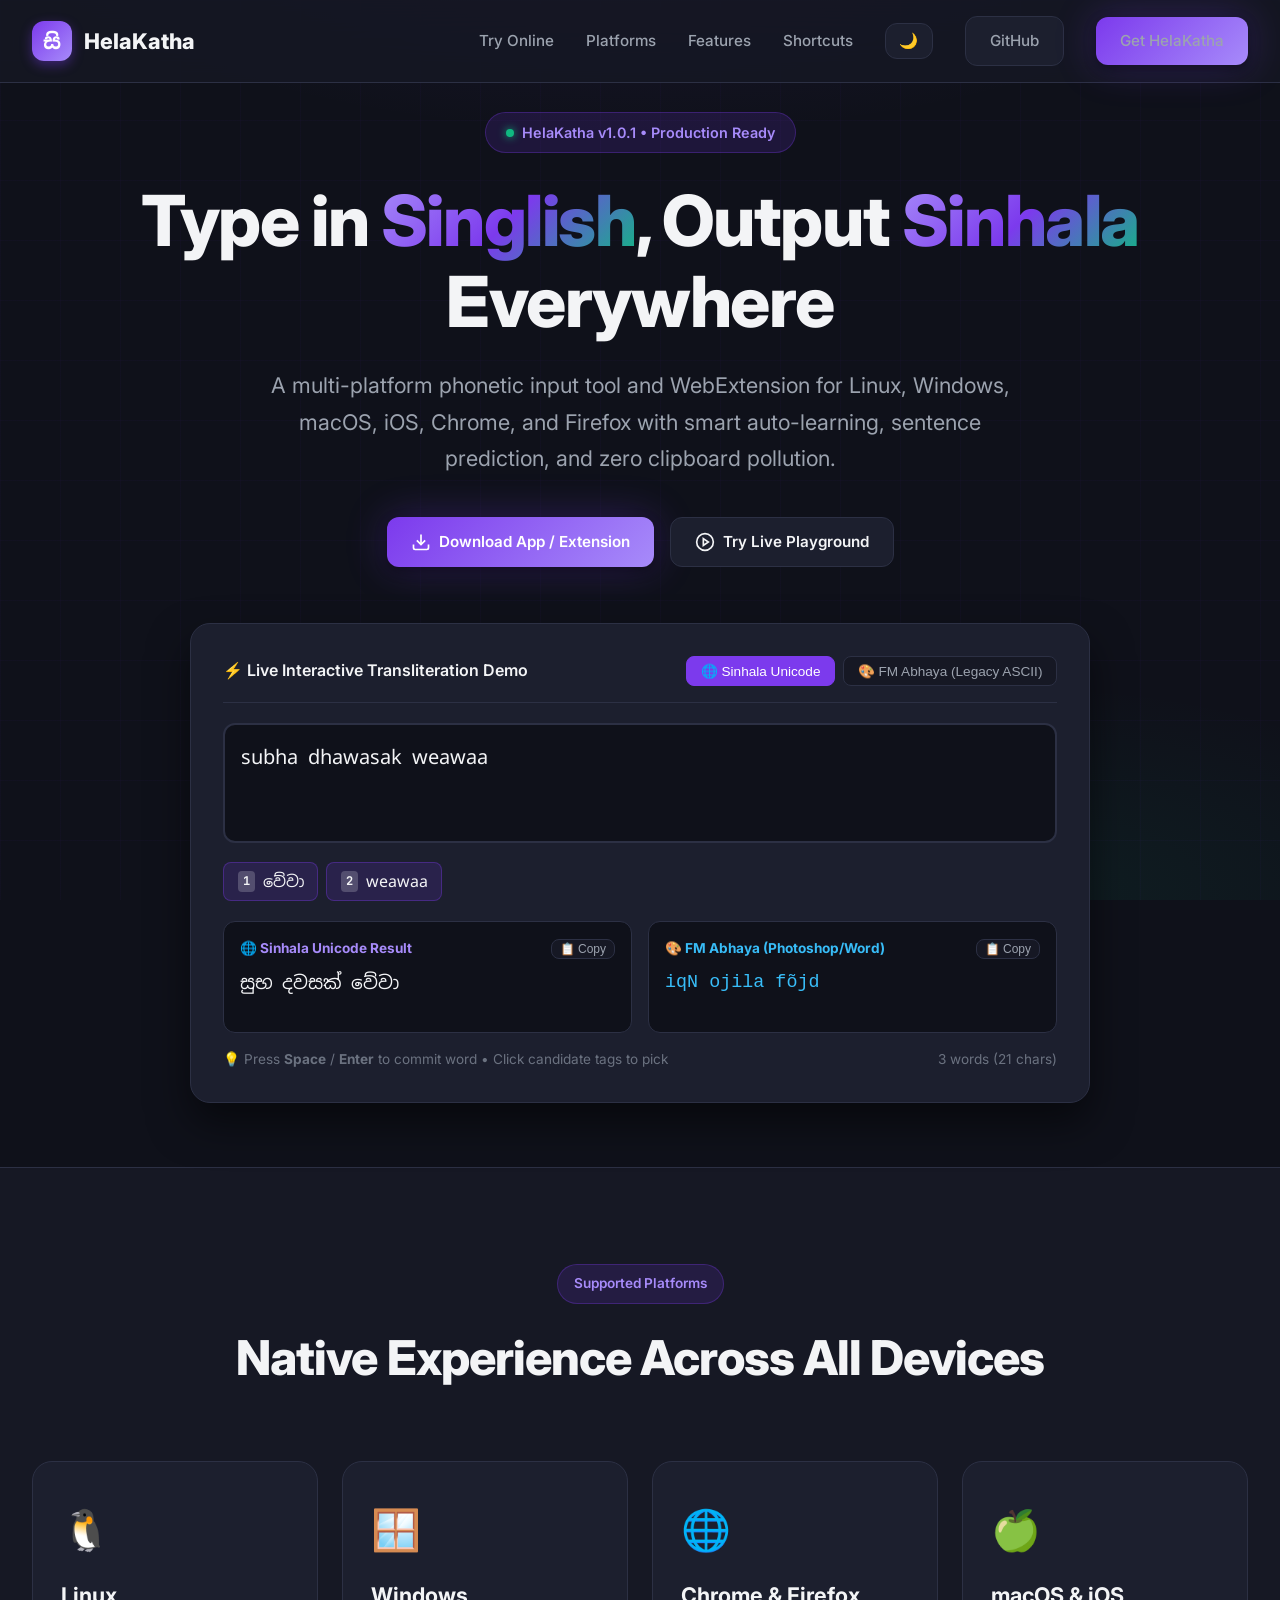
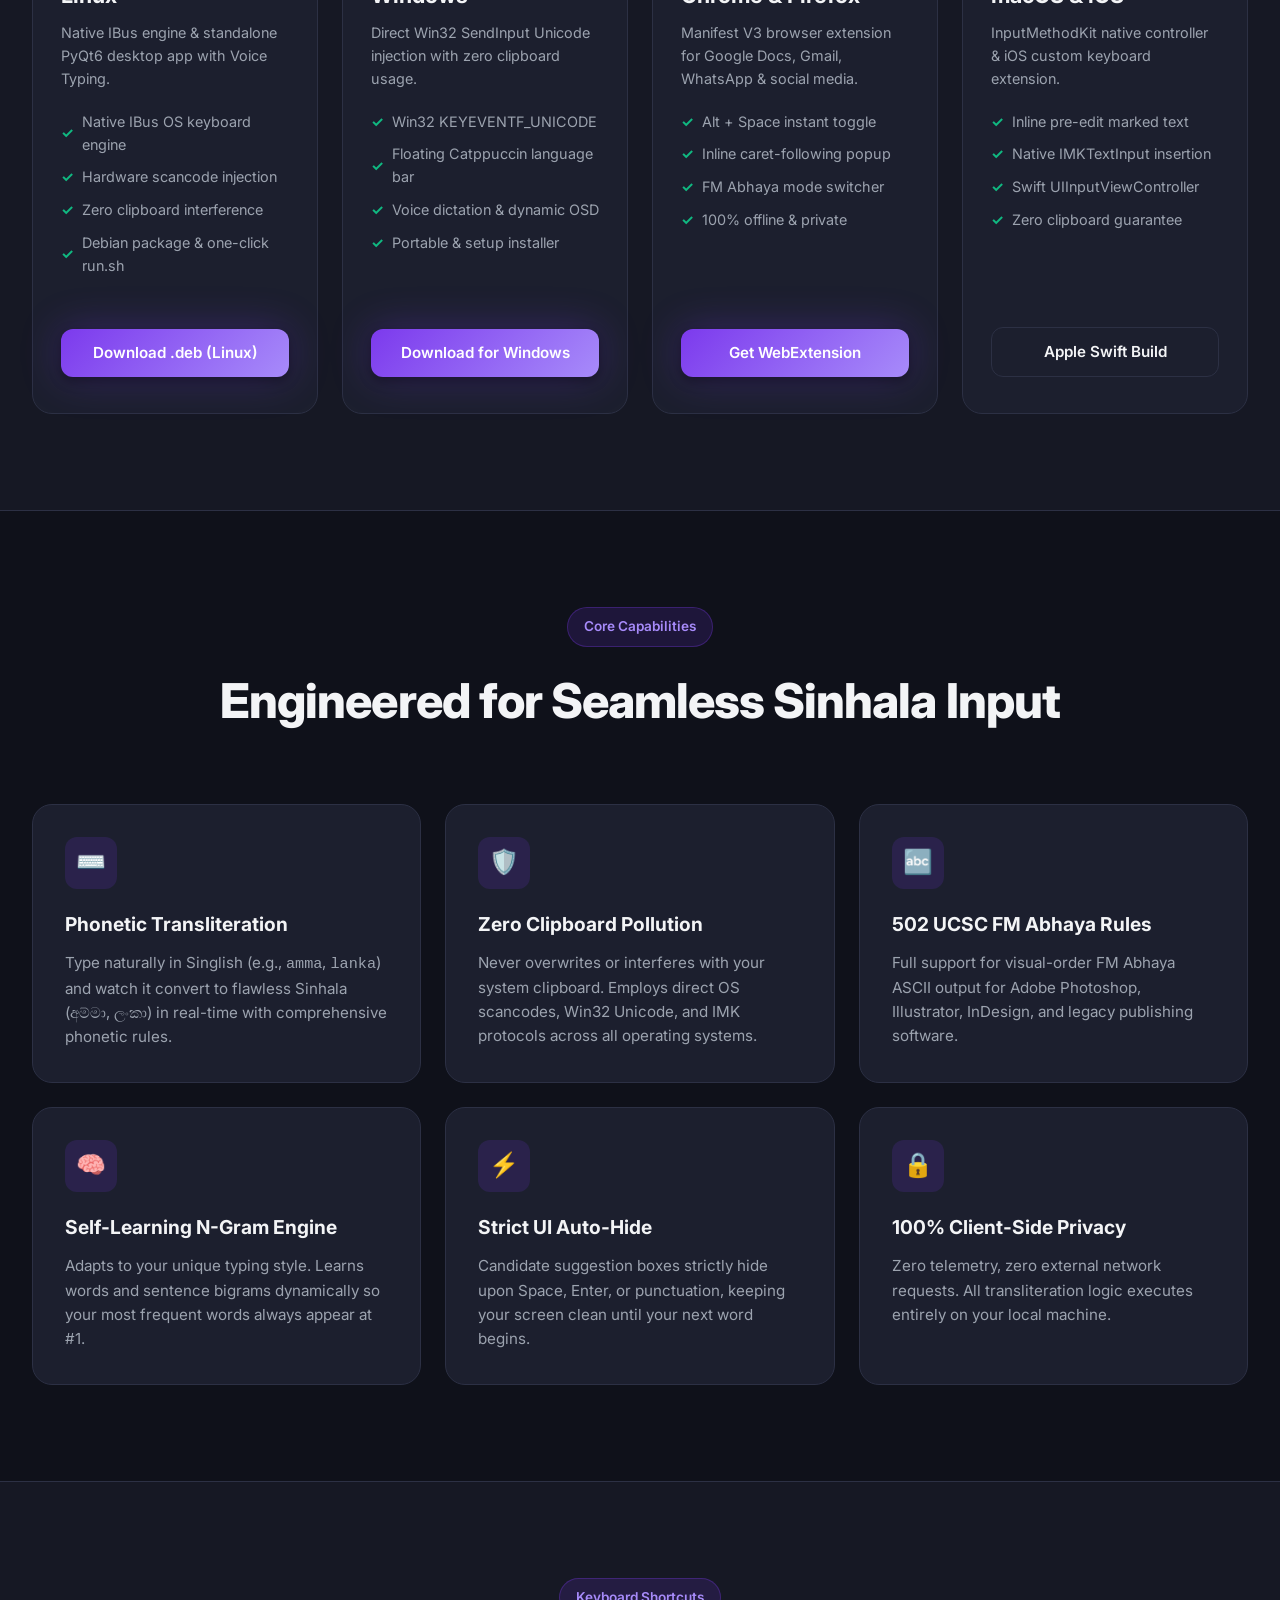
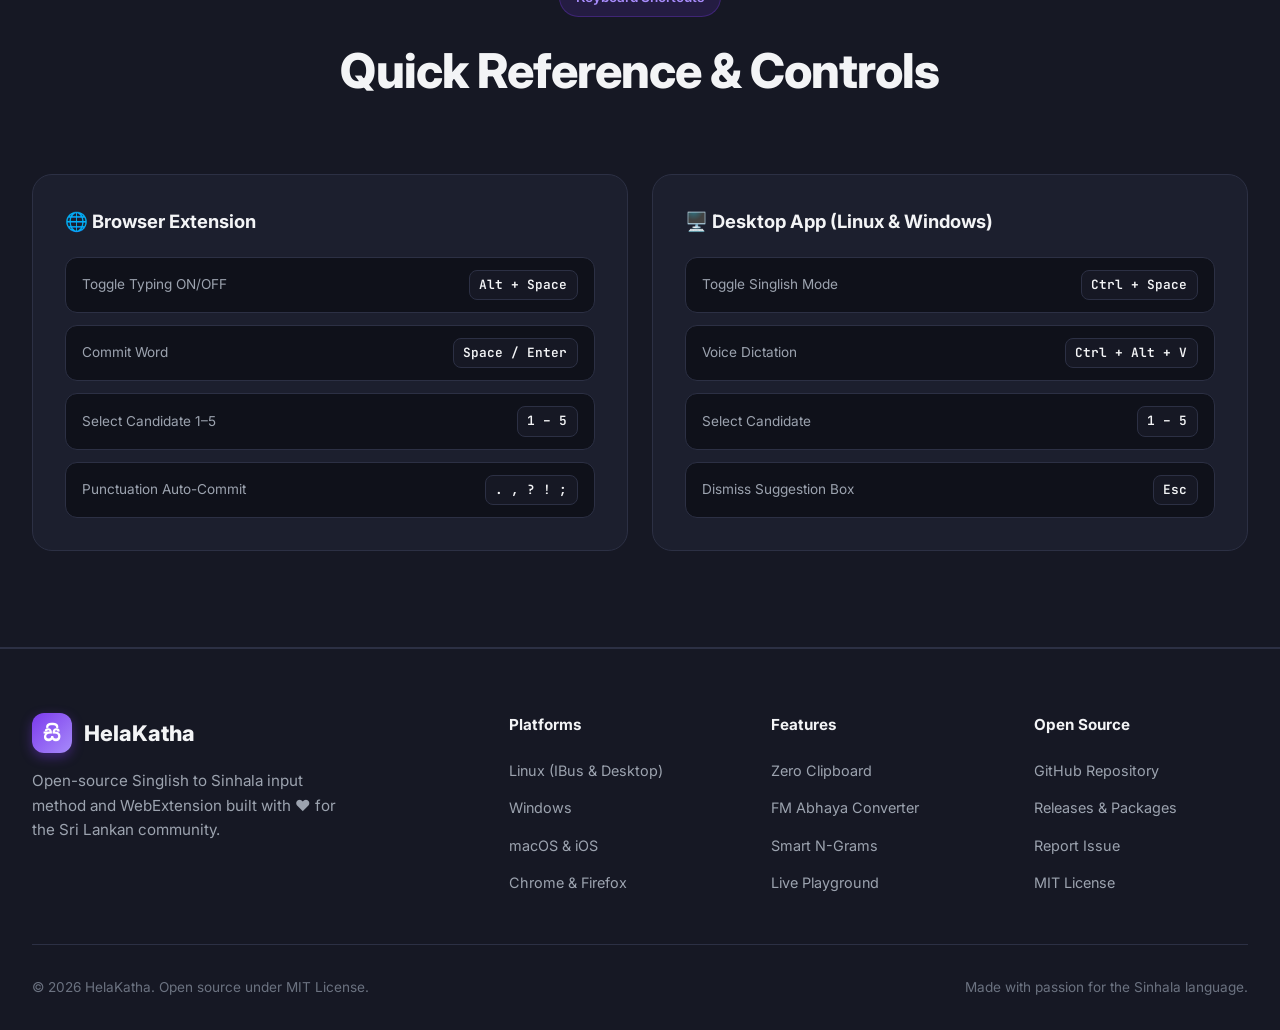
==== commit 59e9dfc1: "feat: add desktop icons, interactive FM Abhaya playground, and update repo URLs - Add high-resolutio" ====
--- a/index.html
+++ b/index.html
@@ -1,28 +1,28 @@
 <!DOCTYPE html>
-<html lang="en">
+<html lang="en" data-theme="dark">
 <head>
     <meta charset="UTF-8">
     <meta name="viewport" content="width=device-width, initial-scale=1.0">
-    <meta name="description" content="HelaKatha - Professional Singlish to Sinhala Input Tool for Linux and Windows. Type in Singlish, get beautiful Sinhala script instantly.">
-    <meta name="theme-color" content="#6366f1">
+    <meta name="description" content="HelaKatha - Professional Singlish to Sinhala Input Tool for Linux, Windows, macOS, iOS, Chrome, and Firefox. Type in Singlish, get beautiful Sinhala script instantly.">
+    <meta name="theme-color" content="#7c3aed">
     <title>HelaKatha - Singlish to Sinhala Input Tool</title>
     <link rel="preconnect" href="https://fonts.googleapis.com">
     <link rel="preconnect" href="https://fonts.gstatic.com" crossorigin>
-    <link href="https://fonts.googleapis.com/css2?family=Inter:wght@300;400;500;600;700;800&family=JetBrains+Mono:wght@400;500&display=swap" rel="stylesheet">
-    <link rel="icon" type="image/svg+xml" href="data:image/svg+xml,<svg xmlns='http://www.w3.org/2000/svg' viewBox='0 0 100 100'><text y='.9em' font-size='90'>හ</text></svg>">
+    <link href="https://fonts.googleapis.com/css2?family=Inter:wght@300;400;500;600;700;800&family=JetBrains+Mono:wght@400;500;600&family=Noto+Sans+Sinhala:wght@400;500;600;700&display=swap" rel="stylesheet">
+    <link rel="icon" type="image/png" href="extension/icons/icon48.png">
     <style>
         :root {
-            --bg: #0f0f12;
-            --bg-elevated: #18181d;
-            --bg-card: #1e1e26;
-            --border: #2d2d3a;
-            --fg: #f4f4f5;
-            --fg-muted: #a1a1aa;
-            --fg-subtle: #71717a;
-            --accent: #6366f1;
-            --accent-glow: #818cf8;
-            --accent-soft: rgba(99, 102, 241, 0.15);
-            --success: #22c55e;
+            --bg: #0f111a;
+            --bg-elevated: #161824;
+            --bg-card: #1c1f2e;
+            --border: #2c3044;
+            --fg: #f3f4f6;
+            --fg-muted: #9ca3af;
+            --fg-subtle: #6b7280;
+            --accent: #7c3aed;
+            --accent-glow: #a78bfa;
+            --accent-soft: rgba(124, 58, 237, 0.15);
+            --success: #10b981;
             --warning: #f59e0b;
             --danger: #ef4444;
             --radius-sm: 8px;
@@ -31,25 +31,25 @@
             --shadow-sm: 0 1px 2px rgba(0,0,0,0.3);
             --shadow-md: 0 4px 12px rgba(0,0,0,0.4);
             --shadow-lg: 0 20px 40px rgba(0,0,0,0.5);
-            --shadow-glow: 0 0 40px rgba(99, 102, 241, 0.3);
+            --shadow-glow: 0 0 40px rgba(124, 58, 237, 0.3);
             --transition: 200ms cubic-bezier(0.4, 0, 0.2, 1);
         }
 
         html[data-theme="light"] {
-            --bg: #fafafa;
+            --bg: #f8fafc;
             --bg-elevated: #ffffff;
-            --bg-card: #f4f4f5;
-            --border: #e4e4e7;
-            --fg: #18181b;
-            --fg-muted: #52525b;
-            --fg-subtle: #71717a;
-            --accent: #4f46e5;
-            --accent-glow: #6366f1;
-            --accent-soft: rgba(79, 70, 229, 0.12);
+            --bg-card: #f1f5f9;
+            --border: #e2e8f0;
+            --fg: #0f172a;
+            --fg-muted: #475569;
+            --fg-subtle: #64748b;
+            --accent: #6d28d9;
+            --accent-glow: #7c3aed;
+            --accent-soft: rgba(109, 40, 217, 0.12);
             --shadow-sm: 0 1px 2px rgba(0,0,0,0.05);
             --shadow-md: 0 4px 12px rgba(0,0,0,0.08);
             --shadow-lg: 0 20px 40px rgba(0,0,0,0.1);
-            --shadow-glow: 0 0 40px rgba(79, 70, 229, 0.25);
+            --shadow-glow: 0 0 40px rgba(109, 40, 217, 0.2);
         }
 
         * {
@@ -60,24 +60,6 @@
 
         html {
             scroll-behavior: smooth;
-        }
-
-        html[data-theme] {
-            color-scheme: normal;
-        }
-
-        html[data-theme="light"] {
-            color-scheme: light;
-        }
-
-        html[data-theme="dark"] {
-            color-scheme: dark;
-        }
-
-        *,
-        *::before,
-        *::after {
-            transition: background-color var(--transition), border-color var(--transition), color var(--transition), box-shadow var(--transition);
         }
 
         body {
@@ -86,15 +68,16 @@
             color: var(--fg);
             line-height: 1.6;
             overflow-x: hidden;
-        }
-
-        /* Background Effects */
+            transition: background var(--transition), color var(--transition);
+        }
+
+        /* Background Gradient Effects */
         .bg-gradient {
             position: fixed;
             inset: 0;
             background:
                 radial-gradient(ellipse 80% 50% at 50% -20%, var(--accent-soft) 0%, transparent 70%),
-                radial-gradient(ellipse 60% 40% at 80% 100%, rgba(34, 197, 94, 0.08) 0%, transparent 60%),
+                radial-gradient(ellipse 60% 40% at 80% 100%, rgba(16, 185, 129, 0.08) 0%, transparent 60%),
                 var(--bg);
             z-index: -1;
             pointer-events: none;
@@ -104,8 +87,8 @@
             position: fixed;
             inset: 0;
             background-image:
-                linear-gradient(rgba(99, 102, 241, 0.03) 1px, transparent 1px),
-                linear-gradient(90deg, rgba(99, 102, 241, 0.03) 1px, transparent 1px);
+                linear-gradient(rgba(124, 58, 237, 0.03) 1px, transparent 1px),
+                linear-gradient(90deg, rgba(124, 58, 237, 0.03) 1px, transparent 1px);
             background-size: 60px 60px;
             z-index: -1;
             pointer-events: none;
@@ -119,9 +102,14 @@
             right: 0;
             z-index: 100;
             padding: 1rem 2rem;
-            background: rgba(var(--bg-elevated), 0.8);
+            background: rgba(22, 24, 36, 0.85);
             backdrop-filter: blur(20px);
+            -webkit-backdrop-filter: blur(20px);
             border-bottom: 1px solid var(--border);
+        }
+
+        html[data-theme="light"] nav {
+            background: rgba(255, 255, 255, 0.85);
         }
 
         .nav-container {
@@ -138,8 +126,8 @@
             gap: 0.75rem;
             text-decoration: none;
             color: var(--fg);
-            font-weight: 700;
-            font-size: 1.25rem;
+            font-weight: 800;
+            font-size: 1.35rem;
         }
 
         .logo-icon {
@@ -150,7 +138,11 @@
             display: flex;
             align-items: center;
             justify-content: center;
-            font-size: 1.25rem;
+            font-size: 1.3rem;
+            color: #ffffff;
+            font-family: 'Noto Sans Sinhala', sans-serif;
+            font-weight: 700;
+            box-shadow: 0 4px 12px rgba(124, 58, 237, 0.4);
         }
 
         .nav-links {
@@ -164,28 +156,13 @@
             color: var(--fg-muted);
             text-decoration: none;
             font-weight: 500;
-            font-size: 0.9rem;
+            font-size: 0.95rem;
             transition: color var(--transition);
             position: relative;
         }
 
         .nav-links a:hover {
             color: var(--fg);
-        }
-
-        .nav-links a::after {
-            content: '';
-            position: absolute;
-            bottom: -4px;
-            left: 0;
-            width: 0;
-            height: 2px;
-            background: var(--accent);
-            transition: width var(--transition);
-        }
-
-        .nav-links a:hover::after {
-            width: 100%;
         }
 
         .btn {
@@ -196,7 +173,7 @@
             padding: 0.75rem 1.5rem;
             border-radius: var(--radius-md);
             font-weight: 600;
-            font-size: 0.9rem;
+            font-size: 0.95rem;
             text-decoration: none;
             border: none;
             cursor: pointer;
@@ -224,56 +201,16 @@
         .btn-secondary:hover {
             background: var(--bg-elevated);
             border-color: var(--accent);
-        }
-
-        .btn-github {
-            background: var(--bg-card);
-            color: var(--fg);
-            border: 1px solid var(--border);
-        }
-
-        .btn-github:hover {
-            background: var(--bg-elevated);
-            border-color: var(--fg-muted);
-        }
-
-        /* Theme Toggle Button */
-        #theme-toggle {
-            width: 40px;
-            height: 40px;
-            padding: 0;
-            border-radius: var(--radius-md);
-            background: var(--bg-card);
-            border: 1px solid var(--border);
+            transform: translateY(-2px);
+        }
+
+        /* Hero Section */
+        .hero {
+            min-height: 92vh;
             display: flex;
             align-items: center;
             justify-content: center;
-            transition: all var(--transition);
-        }
-
-        #theme-toggle:hover {
-            background: var(--bg-elevated);
-            border-color: var(--accent);
-            transform: scale(1.05);
-        }
-
-        #theme-toggle:focus-visible {
-            outline: 2px solid var(--accent);
-            outline-offset: 2px;
-        }
-
-        #theme-toggle svg {
-            width: 20px;
-            height: 20px;
-        }
-
-        /* Hero Section */
-        .hero {
-            min-height: 100vh;
-            display: flex;
-            align-items: center;
-            justify-content: center;
-            padding: 6rem 2rem 4rem;
+            padding: 7rem 2rem 4rem;
             position: relative;
         }
 
@@ -287,15 +224,14 @@
             display: inline-flex;
             align-items: center;
             gap: 0.5rem;
-            padding: 0.5rem 1rem;
+            padding: 0.5rem 1.25rem;
             background: var(--accent-soft);
-            border: 1px solid rgba(99, 102, 241, 0.3);
+            border: 1px solid rgba(124, 58, 237, 0.3);
             border-radius: 100px;
-            font-size: 0.85rem;
-            font-weight: 500;
+            font-size: 0.9rem;
+            font-weight: 600;
             color: var(--accent-glow);
-            margin-bottom: 2rem;
-            animation: fadeInUp 0.6s ease-out;
+            margin-bottom: 1.75rem;
         }
 
         .hero-badge::before {
@@ -304,36 +240,30 @@
             height: 8px;
             background: var(--success);
             border-radius: 50%;
-            animation: pulse 2s infinite;
-        }
-
-        @keyframes pulse {
-            0%, 100% { opacity: 1; transform: scale(1); }
-            50% { opacity: 0.5; transform: scale(0.9); }
+            box-shadow: 0 0 8px var(--success);
         }
 
         .hero h1 {
-            font-size: clamp(2.5rem, 6vw, 4.5rem);
+            font-size: clamp(2.5rem, 5.5vw, 4.5rem);
             font-weight: 800;
-            line-height: 1.1;
+            line-height: 1.15;
             margin-bottom: 1.5rem;
-            animation: fadeInUp 0.6s ease-out 0.1s both;
+            letter-spacing: -0.02em;
         }
 
         .hero h1 .highlight {
-            background: linear-gradient(135deg, var(--accent), var(--accent-glow), var(--success));
+            background: linear-gradient(135deg, #a78bfa 0%, #7c3aed 50%, #10b981 100%);
             -webkit-background-clip: text;
             -webkit-text-fill-color: transparent;
             background-clip: text;
         }
 
         .hero p {
-            font-size: clamp(1.1rem, 2.5vw, 1.35rem);
+            font-size: clamp(1.1rem, 2vw, 1.35rem);
             color: var(--fg-muted);
-            max-width: 700px;
+            max-width: 760px;
             margin: 0 auto 2.5rem;
             line-height: 1.7;
-            animation: fadeInUp 0.6s ease-out 0.2s both;
         }
 
         .hero-actions {
@@ -341,275 +271,136 @@
             gap: 1rem;
             justify-content: center;
             flex-wrap: wrap;
-            animation: fadeInUp 0.6s ease-out 0.3s both;
-        }
-
-        @keyframes fadeInUp {
-            from {
-                opacity: 0;
-                transform: translateY(30px);
-            }
-            to {
-                opacity: 1;
-                transform: translateY(0);
-            }
-        }
-
-        /* Demo Preview */
-        .demo-preview {
-            margin-top: 4rem;
-            animation: fadeInUp 0.6s ease-out 0.4s both;
-        }
-
-        .demo-container {
+            margin-bottom: 3.5rem;
+        }
+
+        /* Interactive Web Playground */
+        .playground-card {
             background: var(--bg-card);
             border: 1px solid var(--border);
             border-radius: var(--radius-lg);
             padding: 2rem;
-            max-width: 800px;
+            max-width: 900px;
             margin: 0 auto;
             box-shadow: var(--shadow-lg);
-        }
-
-        .demo-header {
+            text-align: left;
+            position: relative;
+        }
+
+        .playground-header {
             display: flex;
             align-items: center;
-            gap: 0.75rem;
-            margin-bottom: 1.5rem;
+            justify-content: space-between;
+            margin-bottom: 1.25rem;
             padding-bottom: 1rem;
             border-bottom: 1px solid var(--border);
         }
 
-        .demo-dots {
-            display: flex;
+        .playground-title {
+            display: flex;
+            align-items: center;
             gap: 0.5rem;
-        }
-
-        .demo-dot {
-            width: 12px;
-            height: 12px;
-            border-radius: 50%;
-        }
-
-        .demo-dot:nth-child(1) { background: #ff5f57; }
-        .demo-dot:nth-child(2) { background: #ffbd2e; }
-        .demo-dot:nth-child(3) { background: #28ca42; }
-
-        .demo-title {
+            font-weight: 600;
+            font-size: 1rem;
+            color: var(--fg);
+        }
+
+        .playground-modes {
+            display: flex;
+            gap: 0.5rem;
+        }
+
+        .mode-btn {
+            padding: 0.35rem 0.85rem;
+            border-radius: var(--radius-sm);
+            background: var(--bg-elevated);
+            border: 1px solid var(--border);
+            color: var(--fg-muted);
+            font-size: 0.85rem;
+            cursor: pointer;
+            font-weight: 500;
+            transition: all var(--transition);
+        }
+
+        .mode-btn.active {
+            background: var(--accent);
+            color: #ffffff;
+            border-color: var(--accent);
+        }
+
+        .playground-input-box {
+            position: relative;
+        }
+
+        .playground-textarea {
+            width: 100%;
+            height: 120px;
+            background: var(--bg);
+            border: 2px solid var(--border);
+            border-radius: var(--radius-md);
+            padding: 1rem;
+            color: var(--fg);
+            font-family: 'Noto Sans Sinhala', 'Inter', sans-serif;
+            font-size: 1.25rem;
+            line-height: 1.6;
+            outline: none;
+            resize: none;
+            transition: border-color var(--transition);
+        }
+
+        .playground-textarea:focus {
+            border-color: var(--accent);
+        }
+
+        .interactive-candidates {
+            display: flex;
+            flex-wrap: wrap;
+            gap: 0.5rem;
+            margin-top: 0.75rem;
+            min-height: 38px;
+        }
+
+        .candidate-tag {
+            display: inline-flex;
+            align-items: center;
+            gap: 0.5rem;
+            padding: 0.35rem 0.85rem;
+            background: var(--accent-soft);
+            border: 1px solid rgba(124, 58, 237, 0.35);
+            border-radius: var(--radius-sm);
+            font-family: 'Noto Sans Sinhala', sans-serif;
+            font-size: 1rem;
+            color: var(--fg);
+            cursor: pointer;
+            transition: all var(--transition);
+        }
+
+        .candidate-tag:hover {
+            background: var(--accent);
+            color: #ffffff;
+            transform: translateY(-1px);
+        }
+
+        .candidate-tag .cand-num {
+            font-size: 0.75rem;
+            background: rgba(255, 255, 255, 0.2);
+            padding: 1px 5px;
+            border-radius: 4px;
+            font-weight: 700;
             font-family: 'JetBrains Mono', monospace;
+        }
+
+        .playground-footer {
+            display: flex;
+            justify-content: space-between;
+            align-items: center;
+            margin-top: 1rem;
             font-size: 0.85rem;
             color: var(--fg-subtle);
         }
 
-        .demo-content {
-            font-family: 'JetBrains Mono', monospace;
-            font-size: 1rem;
-            line-height: 2;
-        }
-
-        .demo-line {
-            display: flex;
-            align-items: baseline;
-            gap: 1rem;
-            margin-bottom: 0.5rem;
-        }
-
-        .demo-prompt {
-            color: var(--success);
-            font-weight: 500;
-            white-space: nowrap;
-        }
-
-        .demo-input {
-            color: var(--accent-glow);
-            font-weight: 500;
-        }
-
-        .demo-arrow {
-            color: var(--fg-subtle);
-        }
-
-        .demo-output {
-            color: var(--fg);
-            font-family: 'Noto Sans Sinhala', 'Inter', sans-serif;
-            font-weight: 500;
-        }
-
-        .demo-candidates {
-            display: flex;
-            gap: 0.5rem;
-            margin-top: 0.5rem;
-            padding-left: 2.5rem;
-        }
-
-        .demo-candidate {
-            padding: 0.25rem 0.75rem;
-            background: var(--accent-soft);
-            border: 1px solid rgba(99, 102, 241, 0.3);
-            border-radius: var(--radius-sm);
-            font-size: 0.85rem;
-            font-family: 'Noto Sans Sinhala', 'Inter', sans-serif;
-            animation: slideIn 0.3s ease-out backwards;
-        }
-
-        .demo-candidate:nth-child(1) { animation-delay: 0.1s; }
-        .demo-candidate:nth-child(2) { animation-delay: 0.2s; }
-        .demo-candidate:nth-child(3) { animation-delay: 0.3s; }
-
-        @keyframes slideIn {
-            from { opacity: 0; transform: translateX(-10px); }
-            to { opacity: 1; transform: translateX(0); }
-        }
-
-        /* Demo UI Preview */
-        .demo-ui-preview {
-            margin-top: 1.5rem;
-            display: flex;
-            justify-content: center;
-        }
-
-        .ui-window {
-            width: 100%;
-            max-width: 420px;
-            background: var(--bg-card);
-            border: 1px solid var(--border);
-            border-radius: var(--radius-md);
-            box-shadow: var(--shadow-lg);
-            overflow: hidden;
-            animation: fadeInUp 0.6s ease-out 0.5s both;
-        }
-
-        .ui-header {
-            display: flex;
-            align-items: center;
-            justify-content: space-between;
-            padding: 0.625rem 0.875rem;
-            background: var(--bg-elevated);
-            border-bottom: 1px solid var(--border);
-        }
-
-        .ui-title {
-            font-size: 0.75rem;
-            font-weight: 500;
-            color: var(--fg-muted);
-            font-family: 'Inter', sans-serif;
-        }
-
-        .ui-controls {
-            display: flex;
-            gap: 0.375rem;
-        }
-
-        .ui-btn {
-            width: 10px;
-            height: 10px;
-            border-radius: 50%;
-            background: var(--border);
-        }
-
-        .ui-close { background: #ff5f57; }
-        .ui-min { background: #ffbd2e; }
-        .ui-max { background: #28ca42; }
-
-        .ui-body {
-            padding: 1rem;
-        }
-
-        .ui-input-row {
-            display: flex;
-            align-items: center;
-            gap: 0.75rem;
-            margin-bottom: 0.75rem;
-        }
-
-        .ui-label {
-            padding: 0.375rem 0.625rem;
-            background: var(--accent-soft);
-            color: var(--accent-glow);
-            border-radius: var(--radius-sm);
-            font-size: 0.7rem;
-            font-weight: 600;
-            font-family: 'JetBrains Mono', monospace;
-        }
-
-        .ui-input {
-            flex: 1;
-            padding: 0.5rem 0.75rem;
-            background: var(--bg);
-            border: 1px solid var(--border);
-            border-radius: var(--radius-sm);
-            color: var(--fg);
-            font-family: 'JetBrains Mono', monospace;
-            font-size: 0.9rem;
-            outline: none;
-        }
-
-        .ui-input:focus {
-            border-color: var(--accent);
-        }
-
-        .ui-candidates {
-            display: flex;
-            flex-direction: column;
-            gap: 0.375rem;
-        }
-
-        .ui-candidate {
-            display: flex;
-            align-items: center;
-            gap: 0.625rem;
-            padding: 0.5rem 0.75rem;
-            background: var(--bg);
-            border: 1px solid var(--border);
-            border-radius: var(--radius-sm);
-            font-family: 'Noto Sans Sinhala', 'Inter', sans-serif;
-            font-size: 0.9rem;
-            color: var(--fg);
-            transition: all var(--transition);
-        }
-
-        .ui-candidate:hover,
-        .ui-candidate.active {
-            background: var(--accent-soft);
-            border-color: rgba(99, 102, 241, 0.5);
-        }
-
-        .ui-num {
-            min-width: 1.25rem;
-            text-align: center;
-            color: var(--accent-glow);
-            font-weight: 600;
-            font-size: 0.8rem;
-            font-family: 'JetBrains Mono', monospace;
-        }
-
-        .ui-footer {
-            display: flex;
-            align-items: center;
-            gap: 0.5rem;
-            margin-top: 0.75rem;
-            padding-top: 0.75rem;
-            border-top: 1px solid var(--border);
-            font-size: 0.7rem;
-            color: var(--fg-subtle);
-            font-family: 'Inter', sans-serif;
-        }
-
-        .ui-footer kbd {
-            padding: 0.125rem 0.375rem;
-            background: var(--bg);
-            border: 1px solid var(--border);
-            border-radius: var(--radius-sm);
-            font-family: 'JetBrains Mono', monospace;
-            font-size: 0.65rem;
-        }
-
-        .ui-sep {
-            opacity: 0.4;
-        }
-
-        /* Features Section */
-        .features {
+        /* Platforms Section */
+        .platforms {
             padding: 6rem 2rem;
             background: var(--bg-elevated);
             border-top: 1px solid var(--border);
@@ -630,19 +421,93 @@
             display: inline-block;
             padding: 0.5rem 1rem;
             background: var(--accent-soft);
-            border: 1px solid rgba(99, 102, 241, 0.3);
+            border: 1px solid rgba(124, 58, 237, 0.3);
             border-radius: 100px;
             font-size: 0.85rem;
             font-weight: 600;
             color: var(--accent-glow);
-            margin-bottom: 1.5rem;
+            margin-bottom: 1rem;
         }
 
         .section-header h2 {
             font-size: clamp(2rem, 4vw, 3rem);
+            font-weight: 800;
+            letter-spacing: -0.02em;
+        }
+
+        .platforms-grid {
+            display: grid;
+            grid-template-columns: repeat(auto-fit, minmax(280px, 1fr));
+            gap: 1.5rem;
+        }
+
+        .platform-card {
+            background: var(--bg-card);
+            border: 1px solid var(--border);
+            border-radius: var(--radius-lg);
+            padding: 2.25rem 1.75rem;
+            display: flex;
+            flex-direction: column;
+            justify-content: space-between;
+            transition: all var(--transition);
+        }
+
+        .platform-card:hover {
+            border-color: var(--accent);
+            transform: translateY(-4px);
+            box-shadow: var(--shadow-lg);
+        }
+
+        .platform-top {
+            margin-bottom: 1.5rem;
+        }
+
+        .platform-icon {
+            font-size: 2.5rem;
+            margin-bottom: 1rem;
+        }
+
+        .platform-card h3 {
+            font-size: 1.35rem;
             font-weight: 700;
-            line-height: 1.2;
-            color: var(--fg);
+            margin-bottom: 0.5rem;
+        }
+
+        .platform-desc {
+            color: var(--fg-muted);
+            font-size: 0.9rem;
+            margin-bottom: 1.25rem;
+        }
+
+        .platform-features {
+            list-style: none;
+            display: flex;
+            flex-direction: column;
+            gap: 0.6rem;
+            font-size: 0.9rem;
+            color: var(--fg-muted);
+        }
+
+        .platform-features li {
+            display: flex;
+            align-items: center;
+            gap: 0.5rem;
+        }
+
+        .platform-features li::before {
+            content: '✓';
+            color: var(--success);
+            font-weight: bold;
+        }
+
+        .platform-btn {
+            margin-top: 1.75rem;
+            width: 100%;
+        }
+
+        /* Features Section */
+        .features {
+            padding: 6rem 2rem;
         }
 
         .features-grid {
@@ -657,36 +522,17 @@
             border-radius: var(--radius-lg);
             padding: 2rem;
             transition: all var(--transition);
-            position: relative;
-            overflow: hidden;
-        }
-
-        .feature-card::before {
-            content: '';
-            position: absolute;
-            top: 0;
-            left: 0;
-            right: 0;
-            height: 3px;
-            background: linear-gradient(90deg, var(--accent), var(--success));
-            transform: scaleX(0);
-            transform-origin: left;
-            transition: transform var(--transition);
         }
 
         .feature-card:hover {
             border-color: var(--accent);
-            transform: translateY(-4px);
-            box-shadow: var(--shadow-lg);
-        }
-
-        .feature-card:hover::before {
-            transform: scaleX(1);
+            transform: translateY(-3px);
+            box-shadow: var(--shadow-md);
         }
 
         .feature-icon {
-            width: 56px;
-            height: 56px;
+            width: 52px;
+            height: 52px;
             background: var(--accent-soft);
             border-radius: var(--radius-md);
             display: flex;
@@ -697,163 +543,29 @@
         }
 
         .feature-card h3 {
-            font-size: 1.25rem;
-            font-weight: 600;
+            font-size: 1.2rem;
+            font-weight: 700;
             margin-bottom: 0.75rem;
-            color: var(--fg);
         }
 
         .feature-card p {
             color: var(--fg-muted);
-            line-height: 1.7;
             font-size: 0.95rem;
-        }
-
-        /* Platforms Section */
-        .platforms {
-            padding: 6rem 2rem;
-        }
-
-        .platforms-grid {
-            display: grid;
-            grid-template-columns: repeat(auto-fit, minmax(280px, 1fr));
-            gap: 1.5rem;
-            margin-top: 3rem;
-        }
-
-        .platform-card {
-            background: var(--bg-card);
-            border: 1px solid var(--border);
-            border-radius: var(--radius-lg);
-            padding: 2.5rem 2rem;
-            text-align: center;
-            transition: all var(--transition);
-        }
-
-        .platform-card:hover {
-            border-color: var(--accent);
-            transform: translateY(-4px);
-            box-shadow: var(--shadow-lg);
-        }
-
-        .platform-icon {
-            width: 80px;
-            height: 80px;
-            margin: 0 auto 1.5rem;
-            display: flex;
-            align-items: center;
-            justify-content: center;
-            font-size: 2.5rem;
-        }
-
-        .platform-card h3 {
-            font-size: 1.5rem;
-            font-weight: 600;
-            margin-bottom: 0.5rem;
-        }
-
-        .platform-card .platform-desc {
-            color: var(--fg-muted);
-            margin-bottom: 1.5rem;
-        }
-
-        .platform-features {
-            display: flex;
-            flex-direction: column;
-            gap: 0.5rem;
-            text-align: left;
-        }
-
-        .platform-feature {
-            display: flex;
-            align-items: center;
-            gap: 0.75rem;
-            font-size: 0.9rem;
-            color: var(--fg-muted);
-        }
-
-        .platform-feature svg {
-            color: var(--success);
-            flex-shrink: 0;
-        }
-
-        .platform-btn {
-            margin-top: 1.5rem;
-            width: 100%;
-        }
-
-        /* How it Works */
-        .how-it-works {
+            line-height: 1.6;
+        }
+
+        /* Shortcuts Section */
+        .shortcuts {
             padding: 6rem 2rem;
             background: var(--bg-elevated);
             border-top: 1px solid var(--border);
             border-bottom: 1px solid var(--border);
         }
 
-        .steps {
-            display: grid;
-            grid-template-columns: repeat(auto-fit, minmax(250px, 1fr));
-            gap: 2rem;
-            margin-top: 3rem;
-            max-width: 1000px;
-            margin-left: auto;
-            margin-right: auto;
-        }
-
-        .step {
-            text-align: center;
-            position: relative;
-        }
-
-        .step:not(:last-child)::after {
-            content: '';
-            position: absolute;
-            top: 40px;
-            right: -50%;
-            width: 100%;
-            height: 2px;
-            background: linear-gradient(90deg, var(--accent), transparent);
-        }
-
-        .step-number {
-            width: 80px;
-            height: 80px;
-            background: var(--accent-soft);
-            border: 2px solid rgba(99, 102, 241, 0.3);
-            border-radius: 50%;
-            display: flex;
-            align-items: center;
-            justify-content: center;
-            font-size: 2rem;
-            font-weight: 700;
-            color: var(--accent-glow);
-            margin: 0 auto 1.5rem;
-        }
-
-        .step h3 {
-            font-size: 1.25rem;
-            font-weight: 600;
-            margin-bottom: 0.75rem;
-        }
-
-        .step p {
-            color: var(--fg-muted);
-            font-size: 0.95rem;
-        }
-
-        /* Shortcuts */
-        .shortcuts {
-            padding: 6rem 2rem;
-        }
-
         .shortcuts-grid {
             display: grid;
-            grid-template-columns: repeat(auto-fit, minmax(280px, 1fr));
+            grid-template-columns: repeat(auto-fit, minmax(320px, 1fr));
             gap: 1.5rem;
-            margin-top: 3rem;
-            max-width: 900px;
-            margin-left: auto;
-            margin-right: auto;
         }
 
         .shortcut-card {
@@ -864,12 +576,8 @@
         }
 
         .shortcut-card h3 {
-            font-size: 1.1rem;
-            font-weight: 600;
-            margin-bottom: 1rem;
-            display: flex;
-            align-items: center;
-            gap: 0.5rem;
+            font-size: 1.15rem;
+            margin-bottom: 1.25rem;
         }
 
         .shortcut-list {
@@ -886,16 +594,6 @@
             background: var(--bg);
             border: 1px solid var(--border);
             border-radius: var(--radius-md);
-            transition: all var(--transition);
-        }
-
-        .shortcut-item:hover {
-            border-color: var(--accent);
-        }
-
-        .shortcut-keys {
-            display: flex;
-            gap: 0.5rem;
         }
 
         .key {
@@ -905,7 +603,7 @@
             border-radius: var(--radius-sm);
             font-family: 'JetBrains Mono', monospace;
             font-size: 0.8rem;
-            font-weight: 500;
+            font-weight: 600;
             color: var(--fg);
         }
 
@@ -914,77 +612,9 @@
             color: var(--fg-muted);
         }
 
-        /* Testimonials / Stats */
-        .stats {
-            padding: 4rem 2rem;
-            background: var(--bg-elevated);
-            border-top: 1px solid var(--border);
-            border-bottom: 1px solid var(--border);
-        }
-
-        .stats-grid {
-            display: grid;
-            grid-template-columns: repeat(auto-fit, minmax(200px, 1fr));
-            gap: 2rem;
-            max-width: 1000px;
-            margin: 0 auto;
-            text-align: center;
-        }
-
-        .stat-item {
-            padding: 1.5rem;
-        }
-
-        .stat-number {
-            font-size: 3rem;
-            font-weight: 800;
-            background: linear-gradient(135deg, var(--accent), var(--accent-glow), var(--success));
-            -webkit-background-clip: text;
-            -webkit-text-fill-color: transparent;
-            background-clip: text;
-            line-height: 1;
-            margin-bottom: 0.5rem;
-        }
-
-        .stat-label {
-            color: var(--fg-muted);
-            font-size: 1rem;
-            font-weight: 500;
-        }
-
-        /* CTA Section */
-        .cta {
-            padding: 6rem 2rem;
-            text-align: center;
-        }
-
-        .cta-container {
-            max-width: 700px;
-            margin: 0 auto;
-        }
-
-        .cta h2 {
-            font-size: clamp(2rem, 4vw, 3rem);
-            font-weight: 700;
-            margin-bottom: 1rem;
-        }
-
-        .cta p {
-            font-size: 1.2rem;
-            color: var(--fg-muted);
-            margin-bottom: 2rem;
-        }
-
-        .cta-actions {
-            display: flex;
-            gap: 1rem;
-            justify-content: center;
-            flex-wrap: wrap;
-        }
-
         /* Footer */
         footer {
-            padding: 3rem 2rem;
+            padding: 4rem 2rem 2rem;
             background: var(--bg-elevated);
             border-top: 1px solid var(--border);
         }
@@ -995,161 +625,56 @@
             display: grid;
             grid-template-columns: 2fr 1fr 1fr 1fr;
             gap: 3rem;
-        }
-
-        .footer-brand .logo {
-            margin-bottom: 1rem;
+            margin-bottom: 3rem;
         }
 
         .footer-brand p {
             color: var(--fg-muted);
             font-size: 0.95rem;
-            line-height: 1.7;
-            max-width: 300px;
-        }
-
-        .footer-column h4 {
-            font-size: 0.9rem;
-            font-weight: 600;
-            margin-bottom: 1rem;
-            color: var(--fg);
-        }
-
-        .footer-column ul {
+            margin-top: 1rem;
+            max-width: 320px;
+        }
+
+        .footer-col h4 {
+            font-size: 0.95rem;
+            font-weight: 700;
+            margin-bottom: 1.25rem;
+        }
+
+        .footer-col ul {
             list-style: none;
             display: flex;
             flex-direction: column;
             gap: 0.75rem;
         }
 
-        .footer-column a {
+        .footer-col a {
             color: var(--fg-muted);
             text-decoration: none;
             font-size: 0.9rem;
             transition: color var(--transition);
         }
 
-        .footer-column a:hover {
+        .footer-col a:hover {
             color: var(--accent-glow);
         }
 
         .footer-bottom {
             max-width: 1280px;
-            margin: 3rem auto 0;
+            margin: 0 auto;
             padding-top: 2rem;
             border-top: 1px solid var(--border);
             display: flex;
+            justify-content: space-between;
             align-items: center;
-            justify-content: space-between;
-            flex-wrap: wrap;
-            gap: 1rem;
-        }
-
-        .footer-bottom p {
+            font-size: 0.85rem;
             color: var(--fg-subtle);
-            font-size: 0.85rem;
-        }
-
-        .footer-social {
-            display: flex;
-            gap: 1rem;
-        }
-
-        .footer-social a {
-            width: 40px;
-            height: 40px;
-            display: flex;
-            align-items: center;
-            justify-content: center;
-            background: var(--bg-card);
-            border: 1px solid var(--border);
-            border-radius: var(--radius-md);
-            color: var(--fg-muted);
-            transition: all var(--transition);
-        }
-
-        .footer-social a:hover {
-            border-color: var(--accent);
-            color: var(--accent-glow);
-            transform: translateY(-2px);
-        }
-
-        /* Responsive */
+        }
+
         @media (max-width: 768px) {
-            nav {
-                padding: 1rem;
-            }
-
-            .nav-links {
-                display: none;
-            }
-
-            .hero {
-                padding: 5rem 1rem 3rem;
-            }
-
-            .demo-container {
-                padding: 1.5rem;
-            }
-
-            .demo-candidates {
-                padding-left: 0;
-                flex-wrap: wrap;
-                justify-content: center;
-            }
-
-            .features, .platforms, .how-it-works, .shortcuts, .cta {
-                padding: 4rem 1rem;
-            }
-
-            .features-grid, .platforms-grid {
-                grid-template-columns: 1fr;
-            }
-
-            .step:not(:last-child)::after {
-                display: none;
-            }
-
-            .footer-container {
-                grid-template-columns: 1fr;
-                gap: 2rem;
-                text-align: center;
-            }
-
-            .footer-brand p {
-                max-width: none;
-            }
-
-            .footer-bottom {
-                flex-direction: column;
-                text-align: center;
-            }
-        }
-
-        @media (max-width: 480px) {
-            .btn {
-                padding: 0.625rem 1.25rem;
-                font-size: 0.85rem;
-            }
-
-            .hero-actions {
-                flex-direction: column;
-                align-items: center;
-            }
-
-            .hero-actions .btn {
-                width: 100%;
-                max-width: 280px;
-            }
-        }
-
-        /* Reduced Motion */
-        @media (prefers-reduced-motion: reduce) {
-            *, *::before, *::after {
-                animation-duration: 0.01ms !important;
-                animation-iteration-count: 1 !important;
-                transition-duration: 0.01ms !important;
-            }
+            .nav-links { display: none; }
+            .footer-container { grid-template-columns: 1fr; gap: 2rem; }
+            .footer-bottom { flex-direction: column; gap: 1rem; text-align: center; }
         }
     </style>
 </head>
@@ -1161,36 +686,17 @@
     <nav>
         <div class="nav-container">
             <a href="#" class="logo">
+                <div class="logo-icon">සි</div>
                 <span>HelaKatha</span>
             </a>
             <ul class="nav-links">
+                <li><a href="#playground">Try Online</a></li>
+                <li><a href="#platforms">Platforms</a></li>
                 <li><a href="#features">Features</a></li>
-                <li><a href="#platforms">Platforms</a></li>
-                <li><a href="#how-it-works">How It Works</a></li>
                 <li><a href="#shortcuts">Shortcuts</a></li>
-                <li><button id="theme-toggle" class="btn btn-secondary" aria-label="Toggle theme" title="Toggle light/dark mode">
-                    <svg id="theme-icon-sun" width="18" height="18" viewBox="0 0 24 24" fill="none" stroke="currentColor" stroke-width="2" style="display:none;">
-                        <circle cx="12" cy="12" r="5"/>
-                        <line x1="12" y1="1" x2="12" y2="3"/>
-                        <line x1="12" y1="21" x2="12" y2="23"/>
-                        <line x1="4.22" y1="4.22" x2="5.64" y2="5.64"/>
-                        <line x1="18.36" y1="18.36" x2="19.78" y2="19.78"/>
-                        <line x1="1" y1="12" x2="3" y2="12"/>
-                        <line x1="21" y1="12" x2="23" y2="12"/>
-                        <line x1="4.22" y1="19.78" x2="5.64" y2="18.36"/>
-                        <line x1="18.36" y1="5.64" x2="19.78" y2="4.22"/>
-                    </svg>
-                    <svg id="theme-icon-moon" width="18" height="18" viewBox="0 0 24 24" fill="none" stroke="currentColor" stroke-width="2">
-                        <path d="M21 12.79A9 9 0 1 1 11.21 3 7 7 0 0 0 21 12.79z"/>
-                    </svg>
-                </button></li>
-                <li><a href="https://github.com/dmudhitha/HelaKatha" target="_blank" class="btn btn-github">
-                    <svg width="18" height="18" viewBox="0 0 24 24" fill="currentColor">
-                        <path d="M12 0C5.374 0 0 5.373 0 12c0 5.302 3.438 9.8 8.207 11.387.599.111.793-.261.793-.577v-2.234c-3.338.726-4.033-1.416-4.033-1.416-.546-1.387-1.333-1.756-1.333-1.756-1.089-.745.083-.729.083-.729 1.205.084 1.839 1.237 1.839 1.237 1.07 1.834 2.807 1.304 3.492.997.107-.775.418-1.305.762-1.604-2.665-.305-5.467-1.334-5.467-5.931 0-1.311.469-2.381 1.236-3.221-.124-.303-.535-1.524.117-3.176 0 0 1.008-.322 3.301 1.23A11.509 11.509 0 0112 5.803c1.02.005 2.047.138 3.006.404 2.291-1.552 3.297-1.23 3.297-1.23.653 1.653.242 2.874.118 3.176.77.84 1.235 1.911 1.235 3.221 0 4.609-2.807 5.624-5.479 5.921.43.372.823 1.102.823 2.222v3.293c0 .319.192.694.801.576C20.566 21.797 24 17.3 24 12c0-6.627-5.373-12-12-12z"/>
-                    </svg>
-                    GitHub
-                </a></li>
-                <li><a href="#download" class="btn btn-primary">Download</a></li>
+                <li><button id="theme-toggle" class="btn btn-secondary" title="Toggle Light/Dark Theme" style="padding: 0.5rem 0.85rem;">🌙</button></li>
+                <li><a href="https://github.com/dmudhitha/HelaKatha-Singlish-Sinhala-Input" target="_blank" class="btn btn-secondary">GitHub</a></li>
+                <li><a href="#platforms" class="btn btn-primary">Get HelaKatha</a></li>
             </ul>
         </div>
     </nav>
@@ -1198,287 +704,230 @@
     <!-- Hero Section -->
     <section class="hero" id="home">
         <div class="hero-container">
-            <div class="hero-badge">Version 1.0 • Production Ready</div>
-            <h1>Type in <span class="highlight">Singlish</span>, Get Beautiful <span class="highlight">Sinhala</span> Instantly</h1>
-            <p>HelaKatha is a professional desktop input method tool that captures phonetic Singlish keyboard input globally and converts it to Sinhala script in real-time. Works everywhere you type.</p>
+            <div class="hero-badge">HelaKatha v1.0.1 • Production Ready</div>
+            <h1>Type in <span class="highlight">Singlish</span>, Output <span class="highlight">Sinhala</span> Everywhere</h1>
+            <p>A multi-platform phonetic input tool and WebExtension for Linux, Windows, macOS, iOS, Chrome, and Firefox with smart auto-learning, sentence prediction, and zero clipboard pollution.</p>
             <div class="hero-actions">
-                <a href="#download" class="btn btn-primary">
-                    <svg width="18" height="18" viewBox="0 0 24 24" fill="none" stroke="currentColor" stroke-width="2">
-                        <path d="M21 15v4a2 2 0 0 1-2 2H5a2 2 0 0 1-2-2v-4"/>
-                        <polyline points="7 10 12 15 17 10"/>
-                        <line x1="12" y1="15" x2="12" y2="3"/>
-                    </svg>
-                    Download for Linux / Windows
+                <a href="#platforms" class="btn btn-primary">
+                    <svg width="20" height="20" viewBox="0 0 24 24" fill="none" stroke="currentColor" stroke-width="2"><path d="M21 15v4a2 2 0 0 1-2 2H5a2 2 0 0 1-2-2v-4"/><polyline points="7 10 12 15 17 10"/><line x1="12" y1="15" x2="12" y2="3"/></svg>
+                    Download App / Extension
                 </a>
-                <a href="https://github.com/dmudhitha/HelaKatha" target="_blank" class="btn btn-secondary">
-                    <svg width="18" height="18" viewBox="0 0 24 24" fill="currentColor">
-                        <path d="M12 0C5.374 0 0 5.373 0 12c0 5.302 3.438 9.8 8.207 11.387.599.111.793-.261.793-.577v-2.234c-3.338.726-4.033-1.416-4.033-1.416-.546-1.387-1.333-1.756-1.333-1.756-1.089-.745.083-.729.083-.729 1.205.084 1.839 1.237 1.839 1.237 1.07 1.834 2.807 1.304 3.492.997.107-.775.418-1.305.762-1.604-2.665-.305-5.467-1.334-5.467-5.931 0-1.311.469-2.381 1.236-3.221-.124-.303-.535-1.524.117-3.176 0 0 1.008-.322 3.301 1.23A11.509 11.509 0 0112 5.803c1.02.005 2.047.138 3.006.404 2.291-1.552 3.297-1.23 3.297-1.23.653 1.653.242 2.874.118 3.176.77.84 1.235 1.911 1.235 3.221 0 4.609-2.807 5.624-5.479 5.921.43.372.823 1.102.823 2.222v3.293c0 .319.192.694.801.576C20.566 21.797 24 17.3 24 12c0-6.627-5.373-12-12-12z"/>
-                    </svg>
-                    View Source
+                <a href="#playground" class="btn btn-secondary">
+                    <svg width="20" height="20" viewBox="0 0 24 24" fill="none" stroke="currentColor" stroke-width="2"><circle cx="12" cy="12" r="10"/><polygon points="10 8 16 12 10 16 10 8"/></svg>
+                    Try Live Playground
                 </a>
             </div>
 
-            <!-- Demo Preview -->
-            <div class="demo-preview">
-                <div class="demo-container">
-                    <div class="demo-header">
-                        <div class="demo-dots">
-                            <div class="demo-dot"></div>
-                            <div class="demo-dot"></div>
-                            <div class="demo-dot"></div>
+                        <!-- Interactive Live Playground -->
+            <div class="playground-card" id="playground">
+                <div class="playground-header">
+                    <div class="playground-title">
+                        <span>⚡ Live Interactive Transliteration Demo</span>
+                    </div>
+                    <div class="playground-modes">
+                        <button class="mode-btn active" id="btn-mode-unicode">🌐 Sinhala Unicode</button>
+                        <button class="mode-btn" id="btn-mode-fm">🎨 FM Abhaya (Legacy ASCII)</button>
+                    </div>
+                </div>
+                <div class="playground-input-box">
+                    <textarea class="playground-textarea" id="live-input" placeholder="Type in Singlish here (e.g. 'amma', 'kohomada', 'subha dawasak', 'sri lanka')..."></textarea>
+                    <div class="interactive-candidates" id="candidate-bar">
+                        <span class="candidate-tag"><span class="cand-num">1</span> අම්මා</span>
+                        <span class="candidate-tag"><span class="cand-num">2</span> අම්ම</span>
+                    </div>
+                </div>
+
+                <!-- Dual Output Real-time Cards -->
+                <div class="dual-output-grid" style="display:grid; grid-template-columns:repeat(auto-fit, minmax(260px, 1fr)); gap:1rem; margin-top:1.25rem;">
+                    <div class="output-box" style="background:var(--bg); border:1px solid var(--border); border-radius:var(--radius-md); padding:1rem;">
+                        <div style="display:flex; justify-content:space-between; align-items:center; margin-bottom:0.5rem;">
+                            <strong style="font-size:0.85rem; color:var(--accent-glow);">🌐 Sinhala Unicode Result</strong>
+                            <button id="copy-uni-btn" class="mode-btn" style="font-size:0.75rem; padding:2px 8px;">📋 Copy</button>
                         </div>
+                        <div id="uni-result" style="font-family:'Noto Sans Sinhala', sans-serif; font-size:1.15rem; min-height:48px; color:var(--fg); word-break:break-word;">අම්මා</div>
                     </div>
-                    <div class="demo-content">
-                        <div class="demo-line">
-                            <span class="demo-prompt">Type:</span>
-                            <span class="demo-input">kohomada</span>
-                            <span class="demo-arrow">→</span>
-                            <span class="demo-output">කොහොමද</span>
+
+                    <div class="output-box" style="background:var(--bg); border:1px solid var(--border); border-radius:var(--radius-md); padding:1rem;">
+                        <div style="display:flex; justify-content:space-between; align-items:center; margin-bottom:0.5rem;">
+                            <strong style="font-size:0.85rem; color:#38bdf8;">🎨 FM Abhaya (Photoshop/Word)</strong>
+                            <button id="copy-fm-btn" class="mode-btn" style="font-size:0.75rem; padding:2px 8px;">📋 Copy</button>
                         </div>
-                        <div class="demo-line">
-                            <span class="demo-prompt">Type:</span>
-                            <span class="demo-input">mage nama</span>
-                            <span class="demo-arrow">→</span>
-                            <span class="demo-output">මගේ නාම</span>
-                        </div>
-                        <div class="demo-line">
-                            <span class="demo-prompt">Type:</span>
-                            <span class="demo-input">sri lanka</span>
-                            <span class="demo-arrow">→</span>
-                            <span class="demo-output">ශ්‍රී ලංකා</span>
-                        </div>
+                        <div id="fm-result" style="font-family:monospace; font-size:1.15rem; min-height:48px; color:#38bdf8; word-break:break-word;">wïud</div>
                     </div>
-                    <div class="demo-candidates">
-                        <span class="demo-candidate">1. ශ්‍රී ලංකා</span>
-                        <span class="demo-candidate">2. ශ්‍රීලංකා</span>
-                        <span class="demo-candidate">3. ශ්‍රී ලංකාව</span>
-                    </div>
-                    <div class="demo-ui-preview">
-                        <div class="ui-window">
-                            <div class="ui-header">
-                                <span class="ui-title">HelaKatha — Singlish Input</span>
-                                <div class="ui-controls">
-                                    <span class="ui-btn ui-close"></span>
-                                    <span class="ui-btn ui-min"></span>
-                                    <span class="ui-btn ui-max"></span>
-                                </div>
-                            </div>
-                            <div class="ui-body">
-                                <div class="ui-input-row">
-                                    <span class="ui-label">EN</span>
-                                    <input type="text" class="ui-input" placeholder="Type in Singlish..." value="kohomada" readonly>
-                                </div>
-                                <div class="ui-candidates">
-                                    <div class="ui-candidate active"><span class="ui-num">1</span> කොහොමද</div>
-                                    <div class="ui-candidate"><span class="ui-num">2</span> කොහොමඩ</div>
-                                    <div class="ui-candidate"><span class="ui-num">3</span> කොහොමදා</div>
-                                    <div class="ui-candidate"><span class="ui-num">4</span> කොහොමඩා</div>
-                                    <div class="ui-candidate"><span class="ui-num">5</span> කෝහොමද</div>
-                                </div>
-                                <div class="ui-footer">
-                                    <kbd>Space</kbd> Select <span class="ui-sep">|</span> <kbd>1-5</kbd> Pick <span class="ui-sep">|</span> <kbd>Esc</kbd> Close
-                                </div>
-                            </div>
-                        </div>
-                    </div>
+                </div>
+
+                <div class="playground-footer" style="margin-top:1rem;">
+                    <span>💡 Press <strong>Space</strong> / <strong>Enter</strong> to commit word • Click candidate tags to pick</span>
+                    <span id="char-counter">0 words</span>
                 </div>
             </div>
         </div>
     </section>
 
+    <!-- Platforms Section -->
+    <section class="platforms" id="platforms">
+        <div class="section-container">
+            <div class="section-header">
+                <span class="section-label">Supported Platforms</span>
+                <h2>Native Experience Across All Devices</h2>
+            </div>
+            <div class="platforms-grid">
+                <!-- Linux -->
+                <article class="platform-card">
+                    <div class="platform-top">
+                        <div class="platform-icon">🐧</div>
+                        <h3>Linux</h3>
+                        <p class="platform-desc">Native IBus engine & standalone PyQt6 desktop app with Voice Typing.</p>
+                        <ul class="platform-features">
+                            <li>Native IBus OS keyboard engine</li>
+                            <li>Hardware scancode injection</li>
+                            <li>Zero clipboard interference</li>
+                            <li>Debian package & one-click run.sh</li>
+                        </ul>
+                    </div>
+                    <a href="https://github.com/dmudhitha/HelaKatha-Singlish-Sinhala-Input/releases" target="_blank" class="btn btn-primary platform-btn">Download .deb (Linux)</a>
+                </article>
+
+                <!-- Windows -->
+                <article class="platform-card">
+                    <div class="platform-top">
+                        <div class="platform-icon">🪟</div>
+                        <h3>Windows</h3>
+                        <p class="platform-desc">Direct Win32 SendInput Unicode injection with zero clipboard usage.</p>
+                        <ul class="platform-features">
+                            <li>Win32 KEYEVENTF_UNICODE</li>
+                            <li>Floating Catppuccin language bar</li>
+                            <li>Voice dictation & dynamic OSD</li>
+                            <li>Portable & setup installer</li>
+                        </ul>
+                    </div>
+                    <a href="https://github.com/dmudhitha/HelaKatha-Singlish-Sinhala-Input/releases" target="_blank" class="btn btn-primary platform-btn">Download for Windows</a>
+                </article>
+
+                <!-- WebExtension -->
+                <article class="platform-card">
+                    <div class="platform-top">
+                        <div class="platform-icon">🌐</div>
+                        <h3>Chrome & Firefox</h3>
+                        <p class="platform-desc">Manifest V3 browser extension for Google Docs, Gmail, WhatsApp & social media.</p>
+                        <ul class="platform-features">
+                            <li>Alt + Space instant toggle</li>
+                            <li>Inline caret-following popup</li>
+                            <li>FM Abhaya mode switcher</li>
+                            <li>100% offline & private</li>
+                        </ul>
+                    </div>
+                    <a href="https://github.com/dmudhitha/HelaKatha-Singlish-Sinhala-Input/tree/main/extension" target="_blank" class="btn btn-primary platform-btn">Get WebExtension</a>
+                </article>
+
+                <!-- Apple macOS & iOS -->
+                <article class="platform-card">
+                    <div class="platform-top">
+                        <div class="platform-icon">🍏</div>
+                        <h3>macOS & iOS</h3>
+                        <p class="platform-desc">InputMethodKit native controller & iOS custom keyboard extension.</p>
+                        <ul class="platform-features">
+                            <li>Inline pre-edit marked text</li>
+                            <li>Native IMKTextInput insertion</li>
+                            <li>Swift UIInputViewController</li>
+                            <li>Zero clipboard guarantee</li>
+                        </ul>
+                    </div>
+                    <a href="https://github.com/dmudhitha/HelaKatha-Singlish-Sinhala-Input/tree/main/apple" target="_blank" class="btn btn-secondary platform-btn">Apple Swift Build</a>
+                </article>
+            </div>
+        </div>
+    </section>
+
     <!-- Features Section -->
     <section class="features" id="features">
         <div class="section-container">
             <div class="section-header">
-                <span class="section-label">Core Features</span>
-                <h2>Everything You Need for Professional Sinhala Typing</h2>
+                <span class="section-label">Core Capabilities</span>
+                <h2>Engineered for Seamless Sinhala Input</h2>
             </div>
             <div class="features-grid">
                 <article class="feature-card">
                     <div class="feature-icon">⌨️</div>
-                    <h3>Phonetic Singlish Input</h3>
-                    <p>Type naturally in Singlish (e.g., "kohomada", "mage nama") and watch it convert to accurate Sinhala script (කොහොමද, මගේ නාම) in real-time with intelligent syllable matching.</p>
+                    <h3>Phonetic Transliteration</h3>
+                    <p>Type naturally in Singlish (e.g., <code>amma</code>, <code>lanka</code>) and watch it convert to flawless Sinhala (අම්මා, ලංකා) in real-time with comprehensive phonetic rules.</p>
+                </article>
+                <article class="feature-card">
+                    <div class="feature-icon">🛡️</div>
+                    <h3>Zero Clipboard Pollution</h3>
+                    <p>Never overwrites or interferes with your system clipboard. Employs direct OS scancodes, Win32 Unicode, and IMK protocols across all operating systems.</p>
+                </article>
+                <article class="feature-card">
+                    <div class="feature-icon">🔤</div>
+                    <h3>502 UCSC FM Abhaya Rules</h3>
+                    <p>Full support for visual-order FM Abhaya ASCII output for Adobe Photoshop, Illustrator, InDesign, and legacy publishing software.</p>
                 </article>
                 <article class="feature-card">
                     <div class="feature-icon">🧠</div>
-                    <h3>Smart Auto-Learning Dictionary</h3>
-                    <p>Your typing habits are learned automatically. Frequently used words bubble to the top of suggestions. Personal dictionary persists across sessions in <code>user_dict.json</code>.</p>
-                </article>
-                <article class="feature-card">
-                    <div class="feature-icon">🔮</div>
-                    <h3>Sentence Prediction (N-Gram)</h3>
-                    <p>Context-aware next-word suggestions appear before you even type a character. Learns bigrams on-the-fly for intelligent sentence completion.</p>
+                    <h3>Self-Learning N-Gram Engine</h3>
+                    <p>Adapts to your unique typing style. Learns words and sentence bigrams dynamically so your most frequent words always appear at #1.</p>
                 </article>
                 <article class="feature-card">
                     <div class="feature-icon">⚡</div>
-                    <h3>Text Macros with Variables</h3>
-                    <p>Create custom shortcuts like <code>hk = හෙළකත</code>. Supports dynamic variables: <code>[date]</code>, <code>[time]</code>, <code>[clip]</code> (clipboard content) for powerful expansions.</p>
+                    <h3>Strict UI Auto-Hide</h3>
+                    <p>Candidate suggestion boxes strictly hide upon Space, Enter, or punctuation, keeping your screen clean until your next word begins.</p>
                 </article>
                 <article class="feature-card">
-                    <div class="feature-icon">🎙️</div>
-                    <h3>Bilingual Voice Typing</h3>
-                    <p>Speak in Sinhala or English — auto-switches recognition language based on active mode. Offline Vosk support for privacy. Smart punctuation: "කොමාව" → <code>,</code>, "තිත" → <code>.</code></p>
-                </article>
-                <article class="feature-card">
-                    <div class="feature-icon">😊</div>
-                    <h3>Emoji Search & Insert</h3>
-                    <p>Type <code>:</code> to browse popular emojis, or search with queries like <code>:smi</code>, <code>:hea</code>, <code>:lk</code>. Insert directly from the candidate box — no mouse needed.</p>
-                </article>
-                <article class="feature-card">
-                    <div class="feature-icon">🔧</div>
-                    <h3>Spelling Auto-Correction</h3>
-                    <p>Intelligently corrects common phonetic typos like dental vs cerebral confusion (e.g., කරුනා → කරුණා). Works seamlessly within the candidate list.</p>
-                </article>
-                <article class="feature-card">
-                    <div class="feature-icon">🎨</div>
-                    <h3>Beautiful Light/Dark Themes</h3>
-                    <p>Instant theme switching with Catppuccin Latte (light) and Mocha (dark). Floating candidate windows feature smooth animations, drop shadows, and cursor tracking.</p>
+                    <div class="feature-icon">🔒</div>
+                    <h3>100% Client-Side Privacy</h3>
+                    <p>Zero telemetry, zero external network requests. All transliteration logic executes entirely on your local machine.</p>
                 </article>
             </div>
         </div>
     </section>
 
-    <!-- Platforms Section -->
-    <section class="platforms" id="platforms">
-        <div class="section-container">
-            <div class="section-header">
-                <span class="section-label">Cross-Platform</span>
-                <h2>Native Experience on Every Platform</h2>
-            </div>
-            <div class="platforms-grid">
-                <article class="platform-card">
-                    <div class="platform-icon">🐧</div>
-                    <h3>Linux</h3>
-                    <p class="platform-desc">Full-featured overlay with global hotkeys</p>
-                    <div class="platform-features">
-                        <div class="platform-feature"><svg width="16" height="16" viewBox="0 0 24 24" fill="none" stroke="currentColor" stroke-width="2"><polyline points="20 6 9 17 4 12"/></svg>Global hotkey capture</div>
-                        <div class="platform-feature"><svg width="16" height="16" viewBox="0 0 24 24" fill="none" stroke="currentColor" stroke-width="2"><polyline points="20 6 9 17 4 12"/></svg>IBus native engine daemon</div>
-                        <div class="platform-feature"><svg width="16" height="16" viewBox="0 0 24 24" fill="none" stroke="currentColor" stroke-width="2"><polyline points="20 6 9 17 4 12"/></svg>Clipboard injection (Shift+Insert)</div>
-                        <div class="platform-feature"><svg width="16" height="16" viewBox="0 0 24 24" fill="none" stroke="currentColor" stroke-width="2"><polyline points="20 6 9 17 4 12"/></svg>Focus-stealing prevention (X11)</div>
-                        <div class="platform-feature"><svg width="16" height="16" viewBox="0 0 24 24" fill="none" stroke="currentColor" stroke-width="2"><polyline points="20 6 9 17 4 12"/></svg>System tray integration</div>
-                        <div class="platform-feature"><svg width="16" height="16" viewBox="0 0 24 24" fill="none" stroke="currentColor" stroke-width="2"><polyline points="20 6 9 17 4 12"/></svg>Auto-start on login</div>
-                    </div>
-                    <a href="#download" class="btn btn-primary platform-btn">Linux Install Guide</a>
-                </article>
-                <article class="platform-card">
-                    <div class="platform-icon">🪟</div>
-                    <h3>Windows</h3>
-                    <p class="platform-desc">Native port with standalone installer</p>
-                    <div class="platform-features">
-                        <div class="platform-feature"><svg width="16" height="16" viewBox="0 0 24 24" fill="none" stroke="currentColor" stroke-width="2"><polyline points="20 6 9 17 4 12"/></svg>Global hotkeys (Ctrl+Space, Ctrl+Alt+S)</div>
-                        <div class="platform-feature"><svg width="16" height="16" viewBox="0 0 24 24" fill="none" stroke="currentColor" stroke-width="2"><polyline points="20 6 9 17 4 12"/></svg>Clipboard injection (Ctrl+V)</div>
-                        <div class="platform-feature"><svg width="16" height="16" viewBox="0 0 24 24" fill="none" stroke="currentColor" stroke-width="2"><polyline points="20 6 9 17 4 12"/></svg>System tray with language indicator</div>
-                        <div class="platform-feature"><svg width="16" height="16" viewBox="0 0 24 24" fill="none" stroke="currentColor" stroke-width="2"><polyline points="20 6 9 17 4 12"/></svg>One-click installer (<code>install.bat</code>)</div>
-                        <div class="platform-feature"><svg width="16" height="16" viewBox="0 0 24 24" fill="none" stroke="currentColor" stroke-width="2"><polyline points="20 6 9 17 4 12"/></svg>Standalone EXE builder</div>
-                        <div class="platform-feature"><svg width="16" height="16" viewBox="0 0 24 24" fill="none" stroke="currentColor" stroke-width="2"><polyline points="20 6 9 17 4 12"/></svg>Windows startup integration</div>
-                    </div>
-                    <a href="#download" class="btn btn-primary platform-btn">Windows Install Guide</a>
-                </article>
-            </div>
-        </div>
-    </section>
-
-    <!-- How It Works -->
-    <section class="how-it-works" id="how-it-works">
-        <div class="section-container">
-            <div class="section-header">
-                <span class="section-label">Quick Start</span>
-                <h2>Up and Running in Three Steps</h2>
-            </div>
-            <div class="steps">
-                <div class="step">
-                    <div class="step-number">1</div>
-                    <h3>Install</h3>
-                    <p>Run <code>./install.sh</code> on Linux or <code>install.bat</code> on Windows. Sets up dependencies, virtual environment, and system integration automatically.</p>
-                </div>
-                <div class="step">
-                    <div class="step-number">2</div>
-                    <h3>Launch</h3>
-                    <p>Start with <code>python3 main.py</code> (Linux) or double-click <code>run.bat</code> (Windows). The floating language bar appears — click <code>සි</code>/<code>EN</code> to toggle.</p>
-                </div>
-                <div class="step">
-                    <div class="step-number">3</div>
-                    <h3>Type</h3>
-                    <p>Press <kbd>Ctrl+Space</kbd> to enable Singlish mode. Type phonetically: <code>kohomada</code> → <strong>කොහොමද</strong>. Press <kbd>Space</kbd> or <kbd>1-5</kbd> to select candidates.</p>
-                </div>
-            </div>
-        </div>
-    </section>
-
-    <!-- Shortcuts -->
+    <!-- Shortcuts Section -->
     <section class="shortcuts" id="shortcuts">
         <div class="section-container">
             <div class="section-header">
                 <span class="section-label">Keyboard Shortcuts</span>
-                <h2>Power User Shortcuts</h2>
+                <h2>Quick Reference & Controls</h2>
             </div>
             <div class="shortcuts-grid">
                 <article class="shortcut-card">
-                    <h3>🎯 Core Navigation</h3>
+                    <h3>🌐 Browser Extension</h3>
                     <div class="shortcut-list">
                         <div class="shortcut-item">
-                            <div class="shortcut-keys">
-                                <span class="key">Ctrl</span><span class="key">Space</span>
-                            </div>
-                            <span class="shortcut-desc">Toggle Singlish/English mode</span>
+                            <span class="shortcut-desc">Toggle Typing ON/OFF</span>
+                            <span class="key">Alt + Space</span>
                         </div>
                         <div class="shortcut-item">
-                            <div class="shortcut-keys">
-                                <span class="key">Space</span> / <span class="key">Enter</span>
-                            </div>
-                            <span class="shortcut-desc">Select candidate #1</span>
+                            <span class="shortcut-desc">Commit Word</span>
+                            <span class="key">Space / Enter</span>
                         </div>
                         <div class="shortcut-item">
-                            <div class="shortcut-keys">
-                                <span class="key">1</span>–<span class="key">5</span>
-                            </div>
-                            <span class="shortcut-desc">Select candidate 1–5</span>
+                            <span class="shortcut-desc">Select Candidate 1–5</span>
+                            <span class="key">1 – 5</span>
                         </div>
                         <div class="shortcut-item">
-                            <div class="shortcut-keys">
-                                <span class="key">Esc</span>
-                            </div>
-                            <span class="shortcut-desc">Dismiss candidate window</span>
+                            <span class="shortcut-desc">Punctuation Auto-Commit</span>
+                            <span class="key">. , ? ! ;</span>
                         </div>
                     </div>
                 </article>
                 <article class="shortcut-card">
-                    <h3>🎙️ Voice Typing</h3>
+                    <h3>🖥️ Desktop App (Linux & Windows)</h3>
                     <div class="shortcut-list">
                         <div class="shortcut-item">
-                            <div class="shortcut-keys">
-                                <span class="key">Ctrl</span><span class="key">Alt</span><span class="key">S</span>
-                            </div>
-                            <span class="shortcut-desc">Start/stop voice dictation</span>
+                            <span class="shortcut-desc">Toggle Singlish Mode</span>
+                            <span class="key">Ctrl + Space</span>
                         </div>
                         <div class="shortcut-item">
-                            <div class="shortcut-keys">
-                                <span class="key">Click</span> <span class="key">🎙️</span>
-                            </div>
-                            <span class="shortcut-desc">Toggle from language bar</span>
-                        </div>
-                    </div>
-                </article>
-                <article class="shortcut-card">
-                    <h3>⚙️ Settings & Macros</h3>
-                    <div class="shortcut-list">
-                        <div class="shortcut-item">
-                            <div class="shortcut-keys">
-                                <span class="key">Right-click</span> <span class="key">Tray</span>
-                            </div>
-                            <span class="shortcut-desc">Open Typing Guide / Settings</span>
+                            <span class="shortcut-desc">Voice Dictation</span>
+                            <span class="key">Ctrl + Alt + V</span>
                         </div>
                         <div class="shortcut-item">
-                            <div class="shortcut-keys">
-                                <span class="key">:</span> <span class="key">query</span>
-                            </div>
-                            <span class="shortcut-desc">Emoji search (e.g., <code>:smi</code>)</span>
+                            <span class="shortcut-desc">Select Candidate</span>
+                            <span class="key">1 – 5</span>
                         </div>
                         <div class="shortcut-item">
-                            <div class="shortcut-keys">
-                                <span class="key">shortcut</span> <span class="key">Space</span>
-                            </div>
-                            <span class="shortcut-desc">Expand text macro</span>
+                            <span class="shortcut-desc">Dismiss Suggestion Box</span>
+                            <span class="key">Esc</span>
                         </div>
                     </div>
                 </article>
@@ -1486,153 +935,758 @@
         </div>
     </section>
 
-    <!-- Stats -->
-    <section class="stats">
-        <div class="stats-grid">
-            <div class="stat-item">
-                <div class="stat-number">1.0</div>
-                <div class="stat-label">Major Version</div>
-            </div>
-            <div class="stat-item">
-                <div class="stat-number">8</div>
-                <div class="stat-label">Core Features</div>
-            </div>
-            <div class="stat-item">
-                <div class="stat-number">2</div>
-                <div class="stat-label">Platforms</div>
-            </div>
-            <div class="stat-item">
-                <div class="stat-number">100%</div>
-                <div class="stat-label">Open Source</div>
-            </div>
-        </div>
-    </section>
-
-    <!-- CTA -->
-    <section class="cta" id="download">
-        <div class="cta-container">
-            <h2>Ready to Type in Sinhala?</h2>
-            <p>Join thousands of users who've made HelaKatha their daily driver for Sinhala input. Free, open-source, and built for professionals.</p>
-            <div class="cta-actions">
-                <a href="https://github.com/dmudhitha/HelaKatha/releases" target="_blank" class="btn btn-primary">
-                    <svg width="18" height="18" viewBox="0 0 24 24" fill="none" stroke="currentColor" stroke-width="2">
-                        <path d="M21 15v4a2 2 0 0 1-2 2H5a2 2 0 0 1-2-2v-4"/>
-                        <polyline points="7 10 12 15 17 10"/>
-                        <line x1="12" y1="15" x2="12" y2="3"/>
-                    </svg>
-                    Download Latest Release
-                </a>
-                <a href="https://github.com/dmudhitha/HelaKatha" target="_blank" class="btn btn-secondary">
-                    <svg width="18" height="18" viewBox="0 0 24 24" fill="none" stroke="currentColor" stroke-width="2">
-                        <path d="M9 18l6-6-6-6"/>
-                    </svg>
-                    View on GitHub
-                </a>
-            </div>
-        </div>
-    </section>
-
     <!-- Footer -->
     <footer>
         <div class="footer-container">
             <div class="footer-brand">
                 <a href="#" class="logo">
+                    <div class="logo-icon">සි</div>
                     <span>HelaKatha</span>
                 </a>
-                <p>Professional Singlish to Sinhala input tool for Linux and Windows. Built with ❤️ for the Sinhala typing community.</p>
+                <p>Open-source Singlish to Sinhala input method and WebExtension built with ❤️ for the Sri Lankan community.</p>
             </div>
-            <div class="footer-column">
-                <h4>Product</h4>
+            <div class="footer-col">
+                <h4>Platforms</h4>
                 <ul>
-                    <li><a href="#features">Features</a></li>
-                    <li><a href="#platforms">Platforms</a></li>
-                    <li><a href="#download">Download</a></li>
-                    <li><a href="https://github.com/dmudhitha/HelaKatha/releases" target="_blank">Changelog</a></li>
+                    <li><a href="#platforms">Linux (IBus & Desktop)</a></li>
+                    <li><a href="#platforms">Windows</a></li>
+                    <li><a href="#platforms">macOS & iOS</a></li>
+                    <li><a href="#platforms">Chrome & Firefox</a></li>
                 </ul>
             </div>
-            <div class="footer-column">
-                <h4>Resources</h4>
+            <div class="footer-col">
+                <h4>Features</h4>
                 <ul>
-                    <li><a href="https://github.com/dmudhitha/HelaKatha" target="_blank">GitHub Repository</a></li>
-                    <li><a href="https://github.com/dmudhitha/HelaKatha/issues" target="_blank">Report Issue</a></li>
-                    <li><a href="https://github.com/dmudhitha/HelaKatha/discussions" target="_blank">Discussions</a></li>
-                    <li><a href="https://github.com/dmudhitha/HelaKatha/blob/main/LICENSE" target="_blank">MIT License</a></li>
+                    <li><a href="#features">Zero Clipboard</a></li>
+                    <li><a href="#features">FM Abhaya Converter</a></li>
+                    <li><a href="#features">Smart N-Grams</a></li>
+                    <li><a href="#playground">Live Playground</a></li>
                 </ul>
             </div>
-            <div class="footer-column">
-                <h4>Community</h4>
+            <div class="footer-col">
+                <h4>Open Source</h4>
                 <ul>
-                    <li><a href="#">Discord</a></li>
-                    <li><a href="#">Twitter/X</a></li>
-                    <li><a href="#">Reddit</a></li>
-                    <li><a href="mailto:mudhitha@example.com">Contact</a></li>
+                    <li><a href="https://github.com/dmudhitha/HelaKatha-Singlish-Sinhala-Input" target="_blank">GitHub Repository</a></li>
+                    <li><a href="https://github.com/dmudhitha/HelaKatha-Singlish-Sinhala-Input/releases" target="_blank">Releases & Packages</a></li>
+                    <li><a href="https://github.com/dmudhitha/HelaKatha-Singlish-Sinhala-Input/issues" target="_blank">Report Issue</a></li>
+                    <li><a href="https://github.com/dmudhitha/HelaKatha-Singlish-Sinhala-Input/blob/main/LICENSE" target="_blank">MIT License</a></li>
                 </ul>
             </div>
         </div>
         <div class="footer-bottom">
             <p>© <script>document.write(new Date().getFullYear())</script> HelaKatha. Open source under MIT License.</p>
-            <div class="footer-social">
-                <a href="https://github.com/dmudhitha/HelaKatha" target="_blank" aria-label="GitHub">
-                    <svg width="20" height="20" viewBox="0 0 24 24" fill="currentColor">
-                        <path d="M12 0C5.374 0 0 5.373 0 12c0 5.302 3.438 9.8 8.207 11.387.599.111.793-.261.793-.577v-2.234c-3.338.726-4.033-1.416-4.033-1.416-.546-1.387-1.333-1.756-1.333-1.756-1.089-.745.083-.729.083-.729 1.205.084 1.839 1.237 1.839 1.237 1.07 1.834 2.807 1.304 3.492.997.107-.775.418-1.305.762-1.604-2.665-.305-5.467-1.334-5.467-5.931 0-1.311.469-2.381 1.236-3.221-.124-.303-.535-1.524.117-3.176 0 0 1.008-.322 3.301 1.23A11.509 11.509 0 0112 5.803c1.02.005 2.047.138 3.006.404 2.291-1.552 3.297-1.23 3.297-1.23.653 1.653.242 2.874.118 3.176.77.84 1.235 1.911 1.235 3.221 0 4.609-2.807 5.624-5.479 5.921.43.372.823 1.102.823 2.222v3.293c0 .319.192.694.801.576C20.566 21.797 24 17.3 24 12c0-6.627-5.373-12-12-12z"/>
-                    </svg>
-                </a>
-                <a href="#" aria-label="Twitter">
-                    <svg width="20" height="20" viewBox="0 0 24 24" fill="currentColor">
-                        <path d="M23 3a10.9 10.9 0 01-3.14 1.53 4.48 4.48 0 00-7.86 3v1A10.66 10.66 0 013 4s-4 9 5 13a11.64 11.64 0 01-7 2c9 5 20 0 20-11.5a4.5 4.5 0 00-.08-.83A7.72 7.72 0 0023 3z"/>
-                    </svg>
-                </a>
-                <a href="#" aria-label="Discord">
-                    <svg width="20" height="20" viewBox="0 0 24 24" fill="currentColor">
-                        <path d="M20.317 4.37a19.791 19.791 0 0 0-4.885-1.515.074.074 0 0 0-.079.037c-.21.375-.442.75-.686 1.124a18.93 18.93 0 0 0-5.337 0 12.84 12.84 0 0 0-.683-1.125.077.077 0 0 0-.079-.037A19.736 19.736 0 0 0 3.676 4.37a.07.07 0 0 0-.032.027C.533 9.046-.32 13.58.099 18.057a.083.083 0 0 0 .031.057 19.9 19.9 0 0 0 5.992 4.744.078.078 0 0 0 .084-.028 14.09 14.09 0 0 0 1.226-1.994.076.076 0 0 0-.041-.106 13.107 13.107 0 0 1-1.872-.892.077.077 0 0 1-.007-.128 10.2 10.2 0 0 0 .372-.292.074.074 0 0 1 .077-.01c3.928 1.793 8.18 1.793 12.062 0a.074.074 0 0 1 .078.01 10.196 10.196 0 0 0 .371.292.077.077 0 0 1-.006.127 12.299 12.299 0 0 1-1.873.892.077.077 0 0 0-.041.107c.36.645.773 1.257 1.225 1.993a.077.077 0 0 0 .083.028 19.839 19.839 0 0 0 6.002-4.726.077.077 0 0 0 .032-.054c.418-4.486-.422-9.027-3.546-13.66a.061.061 0 0 0-.031-.03zM8.02 15.33c-1.183 0-2.157-1.085-2.157-2.419 0-1.333 1.007-2.419 2.157-2.419 1.164 0 2.157 1.096 2.157 2.42 0 1.333-.994 2.418-2.157 2.418zm7.975 0c-1.183 0-2.157-1.085-2.157-2.419 0-1.333 1.007-2.419 2.157-2.419 1.164 0 2.171 1.096 2.157 2.42 0 1.333-.993 2.418-2.157 2.418z"/>
-                    </svg>
-                </a>
-            </div>
+            <p>Made with passion for the Sinhala language.</p>
         </div>
     </footer>
 
+    
+    <!-- Embedded High-Performance Transliteration & FM Abhaya Engine -->
     <script>
-        (function() {
-            const themeToggle = document.getElementById('theme-toggle');
-            const sunIcon = document.getElementById('theme-icon-sun');
-            const moonIcon = document.getElementById('theme-icon-moon');
-            const html = document.documentElement;
-
-            function getPreferredTheme() {
-                const stored = localStorage.getItem('theme');
-                if (stored) return stored;
-                return window.matchMedia('(prefers-color-scheme: dark)').matches ? 'dark' : 'light';
+/**
+ * HelaKatha WebExtension Transliteration Core
+ * High-performance Singlish to Sinhala Transliteration Engine in JavaScript
+ */
+
+function escapeRegExp(string) {
+    return string.replace(/[.*+?^${}()|[\]\\]/g, '\\$&');
+}
+
+const SINHALA_SPELLING_CORRECTIONS = {
+  "කරුනා": "කරුණා",
+  "කරුනාව": "කරුණාව",
+  "ප්‍රස්නය": "ප්‍රශ්නය",
+  "පිලිතුර": "පිළිතුර",
+  "පිලිතුරු": "පිළිතුරු",
+  "ස්තූති": "ස්තුතියි",
+  "බොහෝම": "බොහොම",
+  "විසේස": "විශේෂ",
+  "ප්‍රර්තනා": "ප්‍රාර්ථනා",
+  "ප්‍රර්ථනා": "ප්‍රාර්ථනා",
+  "උදව්": "උදවු"
+};
+
+const EMOJI_DICTIONARY = {
+  "smi": [
+    "😊",
+    "😄",
+    "😀",
+    "🙂"
+  ],
+  "hea": [
+    "❤️",
+    "💖",
+    "💙",
+    "💔"
+  ],
+  "lk": [
+    "🇱🇰",
+    " সিংহ",
+    "ලංකාව"
+  ],
+  "ok": [
+    "👍",
+    "👌",
+    "✅"
+  ],
+  "no": [
+    "❌",
+    "👎",
+    "🚫"
+  ],
+  "con": [
+    "🎉",
+    "🎊",
+    "🎈"
+  ],
+  "wav": [
+    "👋",
+    "✋",
+    "🤚"
+  ],
+  "laa": [
+    "😂",
+    "🤣",
+    "😆"
+  ],
+  "sad": [
+    "😢",
+    "😭",
+    "😞",
+    "😔"
+  ],
+  "fir": [
+    "🔥",
+    "💥",
+    "⚡"
+  ],
+  "cop": [
+    "💻",
+    "🖥️",
+    "⌨️"
+  ],
+  "pho": [
+    "📱",
+    "📞",
+    "☎️"
+  ]
+};
+
+const DEFAULT_DICTIONARY = {
+  "amma": [
+    "අම්මා",
+    "අම්ම",
+    "අම්මලා"
+  ],
+  "oyaa": [
+    "ඔයා",
+    "ඔයාලා",
+    "ඔයාට"
+  ],
+  "oya": [
+    "ඔයා",
+    "ඔයාලා",
+    "ඔයාට"
+  ],
+  "lanka": [
+    "ලංකා",
+    "ලංකාව",
+    "ලංකාවේ"
+  ],
+  "srilanka": [
+    "ශ්‍රී ලංකා",
+    "ශ්‍රී ලංකාව"
+  ],
+  "gama": [
+    "ගම",
+    "ගමක්",
+    "ගම්"
+  ],
+  "maga": [
+    "මග",
+    "මඟ",
+    "මඟක්"
+  ],
+  "sthuthi": [
+    "ස්තූතියි",
+    "ස්තූති"
+  ],
+  "isthuthi": [
+    "ස්තූතියි",
+    "ස්තූති"
+  ],
+  "subha": [
+    "සුබ",
+    "සුභ",
+    "සුබපැතුම්"
+  ],
+  "suwada": [
+    "සුවඳ",
+    "සුවඳක්"
+  ],
+  "karuna": [
+    "කරුණාකර",
+    "කරුණාව"
+  ],
+  "oba": [
+    "ඔබ",
+    "ඔබට",
+    "ඔබගේ",
+    "ඔබ සැමට"
+  ],
+  "mage": [
+    "මගේ",
+    "මගෙන්"
+  ],
+  "weda": [
+    "වැඩ",
+    "වැඩක්",
+    "වැඩ කරනවා"
+  ],
+  "honda": [
+    "හොඳ",
+    "හොඳයි",
+    "හොඳින්"
+  ],
+  "hoda": [
+    "හොඳ",
+    "හොඳයි",
+    "හොඳින්"
+  ],
+  "hodin": [
+    "හොඳින්",
+    "හොඳ"
+  ],
+  "hondin": [
+    "හොඳින්",
+    "හොඳ"
+  ],
+  "kohomada": [
+    "කොහොමද"
+  ],
+  "sathutu": [
+    "සතුටු",
+    "සතුටුයි"
+  ],
+  "subhapathum": [
+    "සුබ පැතුම්",
+    "සුභ පැතුම්"
+  ],
+  "sinhala": [
+    "සිංහල",
+    "සිංහලෙන්"
+  ],
+  "singlish": [
+    "සිංග්ලිෂ්",
+    "සිංග්ලිශ්"
+  ],
+  "dawas": [
+    "දවස",
+    "දවස්",
+    "දින"
+  ],
+  "yana": [
+    "යන",
+    "යන්න",
+    "යනවා"
+  ],
+  "karanna": [
+    "කරන්න",
+    "කරනවා",
+    "කරමු"
+  ],
+  "wenna": [
+    "වෙන්න",
+    "වෙනවා",
+    "වුණා"
+  ],
+  "epaa": [
+    "එපා"
+  ],
+  "epa": [
+    "එපා"
+  ],
+  "hari": [
+    "හරි",
+    "හරියට",
+    "හරිම"
+  ],
+  "eka": [
+    "එක",
+    "එකක්",
+    "එකඟයි"
+  ],
+  "mokada": [
+    "මොකද",
+    "මොකක්ද"
+  ],
+  "monada": [
+    "මොනවාද",
+    "මොනවා",
+    "මොකද"
+  ],
+  "naha": [
+    "නැහැ",
+    "නෑ"
+  ],
+  "na": [
+    "නෑ",
+    "නැහැ"
+  ],
+  "api": [
+    "අපි",
+    "අපිට",
+    "අපේ"
+  ],
+  "heki": [
+    "හැකි",
+    "හැකියාව"
+  ],
+  "hema": [
+    "හැම",
+    "හැමෝම",
+    "හැමදාම"
+  ],
+  "kala": [
+    "කාලය",
+    "කළා",
+    "කරලා"
+  ],
+  "puluwan": [
+    "පුළුවන්",
+    "පුළුවනි"
+  ]
+};
+
+const FM_ABHAYA_RULES = [[",", "￦"], ["\\.", "�"], ["\\(", "￫"], ["\\)", "￩"], ["%", "ￕ"], ["–", "ￔ"], ["\\?", "ￓ"], ["!", "ￒ"], ["\\=", "ￏ"], ["\\'", "ￎ"], ["\\+", "ￍ"], ["\\:", "ￌ"], ["\\÷", "ￋ"], ["\\;", "ﾶ"], ["ත්‍රෛ", "ff;%"], ["ශෛ", "ffY"], ["චෛ", "ffp"], ["ජෛ", "ffc"], ["කෛ", "ffl"], ["මෛ", "ffu"], ["පෛ", "ffm"], ["දෛ", "ffo"], ["තෛ", "ff;"], ["නෛ", "ffk"], ["ධෛ", "ffO"], ["වෛ", "ffj"], ["ප්‍රෞ", "fm%!"], ["ෂ්‍යෝ", "fIHda"], ["ඡ්‍යෝ", "fPHda"], ["ඪ්‍යෝ", "fVHda"], ["ඝ්‍යෝ", "f>Hda"], ["ඛ්‍යෝ", "fLHda"], ["ළ්‍යෝ", "f<Hda"], ["ඵ්‍යෝ", "fMHda"], ["ඨ්‍යෝ", "fGHda"], ["ශ්‍යෝ", "fYHda"], ["ක්‍ෂ්‍යෝ", "fÌHda"], ["බ්‍යෝ", "fnHda"], ["ච්‍යෝ", "fpHda"], ["ඩ්‍යෝ", "fâHda"], ["ෆ්‍යෝ", "f*Hda"], ["ග්‍යෝ", "f.Hda"], ["ජ්‍යෝ", "fcHda"], ["ක්‍යෝ", "flHda"], ["ල්‍යෝ", "f,Hda"], ["ම්‍යෝ", "fuHda"], ["න්‍යෝ", "fkHda"], ["ප්‍යෝ", "fmHda"], ["ද්‍යෝ", "foHda"], ["ස්‍යෝ", "fiHda"], ["ට්‍යෝ", "fgHda"], ["ව්‍යෝ", "fjHda"], ["ත්‍යෝ", "f;Hda"], ["භ්‍යෝ", "fNHda"], ["ධ්‍යෝ", "fOHda"], ["ථ්‍යෝ", "f:Hda"], ["ෂ්‍යො", "fIHd"], ["ශ්‍යො", "fYHd"], ["ඛ්‍යො", "fLHd"], ["ක්‍ෂ්‍යො", "fÌHd"], ["බ්‍යො", "fnHd"], ["ව්‍යො", "fjHd"], ["ඩ්‍යො", "fvHd"], ["ෆ්‍යො", "f*Hd"], ["ග්‍යො", "f.Hd"], ["ජ්‍යො", "fcHd"], ["ක්‍යො", "flHd"], ["ම්‍යො", "fuHd"], ["ප්‍යො", "fmHd"], ["ද්‍යො", "foHd"], ["ස්‍යො", "fiHd"], ["ට්‍යො", "fgHd"], ["ව්‍යො", "fjHd"], ["ත්‍යො", "f;Hd"], ["ඛ්‍යෙ", "fLH"], ["ක්‍ෂ්යෙ", "fÌH"], ["බ්‍යෙ", "fnH"], ["ඩ්‍යෙ", "fvH"], ["ෆ්‍යෙ", "f*H"], ["ග්‍යෙ", "f.H"], ["ජ්‍යෙ", "fcH"], ["ක්‍යෙ", "flH"], ["ම්‍යෙ", "fuH"], ["ප්‍යෙ", "fmH"], ["ද්‍යෙ", "foH"], ["ස්‍යෙ", "fiH"], ["ට්‍යෙ", "fgH"], ["ව්‍යෙ", "fjH"], ["ත්‍යෙ", "f;H"], ["භ්‍යෙ", "fNH"], ["ධ්‍යෙ", "fOH"], ["ථ්‍යෙ", "f:H"], ["ෂ්‍රෝ", "fI%da"], ["ඝ්‍රෝ", "f>%da"], ["ශ්‍රෝ", "fY%da"], ["ක්‍ෂ්‍රෝ", "fÌ%da"], ["බ්‍රෝ", "fn%da"], ["ඩ්‍රෝ", "fv%da"], ["ෆ්‍රෝ", "f*%da"], ["ග්‍රෝ", "f.%da"], ["ක්‍රෝ", "fl%da"], ["ප්‍රෝ", "fm%da"], ["ද්‍රෝ", "føda"], ["ස්‍රෝ", "fi%da"], ["ට්‍රෝ", "fg%da"], ["ත්‍රෝ", "f;%da"], ["ශ්‍රො", "fY%d"], ["ඩ්‍රො", "fv%d"], ["ෆ්‍රො", "f*%d"], ["ග්‍රො", "f.%d"], ["ක්‍රො", "fl%d"], ["ප්‍රො", "fm%d"], ["ද්‍රො", "fød"], ["ස්‍රො", "fi%d"], ["ට්‍රො", "fg%d"], ["ත්‍රො", "f;%d"], ["ශ්‍රේ", "fYa%"], ["බ්‍රේ", "fí%"], ["ඩ්‍රේ", "fâ%"], ["ෆ්‍රේ", "f*a%"], ["ග්‍රේ", "f.a%"], ["ක්‍රේ", "fla%"], ["ප්‍රේ", "fma%"], ["ද්‍රේ", "føa"], ["ස්‍රේ", "fia%"], ["ත්‍රේ", "f;a%"], ["ධ්‍රේ", "fè%"], ["ෂ්‍රෙ", "fI%"], ["ශ්‍රෙ", "fY%"], ["බ්‍රෙ", "fn%"], ["ෆ්‍රෙ", "f*%"], ["ග්‍රෙ", "f.%"], ["ක්‍රෙ", "fl%"], ["ප්‍රෙ", "fm%"], ["ද්‍රෙ", "fø"], ["ස්‍රෙ", "fi%"], ["ත්‍රෙ", "f;%"], ["භ්‍රෙ", "fN%"], ["ධ්‍රෙ", "fO%"], ["්‍ය", "H"], ["්‍ර", "%"], ["ෂෞ", "fI!"], ["ඡෞ", "fP!"], ["ශෞ", "fY!"], ["බෞ", "fn!"], ["චෞ", "fp!"], ["ඩෞ", "fv!"], ["ෆෞ", "f*!"], ["ගෞ", "f.!"], ["ජෞ", "fc!"], ["කෞ", "fl!"], ["ලෞ", "f,!"], ["මෞ", "fu!"], ["නෞ", "fk!"], ["පෞ", "fm!"], ["දෞ", "fo!"], ["රෞ", "fr!"], ["සෞ", "fi!"], ["ටෞ", "fg!"], ["තෞ", "f;!"], ["භෞ", "fN!"], ["ඤෞ", "f[!"], ["ෂෝ", "fIda"], ["ඹෝ", "fUda"], ["ඡෝ", "fPda"], ["ඪෝ", "fVda"], ["ඝෝ", "f>da"], ["ඛෝ", "fLda"], ["ළෝ", "f<da"], ["ඟෝ", "fÛda"], ["ණෝ", "fKda"], ["ඵෝ", "fMda"], ["ඨෝ", "fGda"], ["ඬෝ", "fËda"], ["ශෝ", "fYda"], ["ඥෝ", "f{da"], ["ඳෝ", "f|da"], ["ක්‍ෂෝ", "fÌda"], ["බෝ", "fnda"], ["චෝ", "fpda"], ["ඩෝ", "fvda"], ["ෆෝ", "f*da"], ["ගෝ", "f.da"], ["හෝ", "fyda"], ["ජෝ", "fcda"], ["කෝ", "flda"], ["ලෝ", "f,da"], ["මෝ", "fuda"], ["නෝ", "fkda"], ["පෝ", "fmda"], ["දෝ", "foda"], ["රෝ", "frda"], ["සෝ", "fida"], ["ටෝ", "fgda"], ["වෝ", "fjda"], ["තෝ", "f;da"], ["භෝ", "fNda"], ["යෝ", "fhda"], ["ඤෝ", "f[da"], ["ධෝ", "fOda"], ["ථෝ", "f:da"], ["ෂො", "fId"], ["ඹො", "fUd"], ["ඡො", "fPd"], ["ඪො", "fVd"], ["ඝො", "f>d"], ["ඛො", "fLd"], ["ළො", "f<d"], ["ඟො", "fÕd"], ["ණො", "fKd"], ["ඵො", "fMd"], ["ඨො", "fGd"], ["ඬො", "fËd"], ["ශො", "fYd"], ["ඥො", "f{d"], ["ඳො", "f|d"], ["ක්‍ෂො", "fÌd"], ["බො", "fnd"], ["චො", "fpd"], ["ඩො", "fvd"], ["ෆො", "f*d"], ["ගො", "f.d"], ["හො", "fyd"], ["ජො", "fcd"], ["කො", "fld"], ["ලො", "f,d"], ["මො", "fud"], ["නො", "fkd"], ["පො", "fmd"], ["දො", "fod"], ["රො", "frd"], ["සො", "fid"], ["ටො", "fgd"], ["වො", "fjd"], ["තො", "f;d"], ["භො", "fNd"], ["යො", "fhd"], ["ඤො", "f[d"], ["ධො", "fOd"], ["ථො", "f:d"], ["ෂේ", "fIa"], ["ඹේ", "fò"], ["ඡේ", "fþ"], ["ඪේ", "f\\\\a"], ["ඝේ", "f>a"], ["ඛේ", "fÄ"], ["ළේ", "f<a"], ["ඟේ", "fÛa"], ["ණේ", "fKa"], ["ඵේ", "fMa"], ["ඨේ", "fGa"], ["ඬේ", "få"], ["ශේ", "fYa"], ["ඥේ", "f{a"], ["ඳේ", "f|a"], ["ක්‍ෂේ", "fÌa"], ["බේ", "fí"], ["චේ", "fÉ"], ["ඩේ", "fâ"], ["ෆේ", "f*"], ["ගේ", "f.a"], ["හේ", "fya"], ["පේ", "fma"], ["කේ", "fla"], ["ලේ", "f,a"], ["මේ", "fï"], ["නේ", "fka"], ["ජේ", "f–"], ["දේ", "foa"], ["රේ", "f¾"], ["සේ", "fia"], ["ටේ", "fÜ"], ["වේ", "fõ"], ["තේ", "f;a"], ["භේ", "fNa"], ["යේ", "fha"], ["ඤේ", "f[a"], ["ධේ", "fè"], ["ථේ", "f:a"], ["ෂෙ", "fI"], ["ඹෙ", "fU"], ["ඓ", "ft"], ["ඡෙ", "fP"], ["ඪෙ", "fV"], ["ඝෙ", "f>"], ["ඛෙ", "fn"], ["ළෙ", "f<"], ["ඟෙ", "fÛ"], ["ණෙ", "fK"], ["ඵෙ", "fM"], ["ඨෙ", "fG"], ["ඬෙ", "fË"], ["ශෙ", "fY"], ["ඥෙ", "f{"], ["ඳෙ", "fË"], ["ක්‍ෂෙ", "fÌ"], ["බෙ", "fn"], ["චෙ", "fp"], ["ඩෙ", "fv"], ["ෆෙ", "f*"], ["ගෙ", "f."], ["හෙ", "fy"], ["ජෙ", "fc"], ["කෙ", "fl"], ["ලෙ", "f,"], ["මෙ", "fu"], ["නෙ", "fk"], ["පෙ", "fm"], ["දෙ", "fo"], ["රෙ", "fr"], ["සෙ", "fi"], ["ටෙ", "fg"], ["වෙ", "fj"], ["තෙ", "f;"], ["භෙ", "fN"], ["යෙ", "fh"], ["ඤෙ", "f["], ["ධෙ", "fO"], ["ථෙ", "f:"], ["තු", ";="], ["ගු", ".="], ["කු", "l="], ["තූ", ";+"], ["ගූ", ".+"], ["කූ", "l+"], ["රු", "re"], ["රූ", "rE"], ["ආ", "wd"], ["ඇ", "we"], ["ඈ", "wE"], ["ඌ", "W!"], ["ඖ", "T!"], ["ඒ", "ta"], ["ඕ", "´"], ["ඳි", "¢"], ["ඳී", "£"], ["දූ", "¥"], ["දී", "§"], ["ලූ", "¨"], ["ර්‍ය", "©"], ["ඳූ", "ª"], ["ර්", "¾"], ["ඨි", "À"], ["ඨී", "Á"], ["ඡී", "Â"], ["ඛ්", "Ä"], ["ඛි", "Å"], ["ලු", "Æ"], ["ඛී", "Ç"], ["දි", "È"], ["ච්", "É"], ["ජ්", "Ê"], ["රී", "Í"], ["ඪී", "Î"], ["ඪී", "Ð,"], ["චි", "Ñ"], ["ථී", "Ò"], ["ථී", "Ó"], ["ජී", "Ô"], ["චී", "Ö"], ["ඞ්", "Ù"], ["ඵී", "Ú"], ["ට්", "Ü"], ["ඵි", "Ý"], ["රි", "ß"], ["ටී", "à"], ["ටි", "á"], ["ඩ්", "â"], ["ඩී", "ã"], ["ඩි", "ä"], ["ඬ්", "å"], ["ඬි", "ç"], ["ධ්", "è"], ["ඬී", "é"], ["ධි", "ê"], ["ධී", "ë"], ["බි", "ì"], ["බ්", "í"], ["බී", "î"], ["ම්", "ï"], ["ජි", "ð"], ["මි", "ñ"], ["ඹ්", "ò"], ["මී", "ó"], ["ඹි", "ô"], ["ව්", "õ"], ["ඹී", "ö"], ["ඳු", "÷"], ["ද්‍ර", "ø"], ["වී", "ù"], ["වි", "ú"], ["ඞ්", "û"], ["ඞී", "ü"], ["ඡි", "ý"], ["ඡ්", "þ"], ["දු", "ÿ"], ["ජ්", "–"], ["ර්‍ණ", "“"], ["ණී", "”"], ["ජී", "„"], ["ඡි", "‰"], ["ඩි", ""], ["ඤු", "™"], ["ග", "."], ["ළු", "¿"], ["ෂ", "I"], ["ං", "x"], ["ඃ", "#"], ["ඹ", "U"], ["ඡ", "P"], ["ඪ", "V"], ["ඝ", ">"], ["ඊ", "B"], ["ඣ", "CO"], ["ඛ", "L"], ["ළ", "<"], ["ඟ", "Û"], ["ණ", "K"], ["ඵ", "M"], ["ඨ", "G"], ["ඃ", "#"], ["\\\"", ","], ["\\)", "&"], [":", "("], ["-", ")"], ["ෆ", "*"], ["ල", ","], ["-", "-"], ["රැ", "/"], ["ථ", ":"], ["ත", ";"], ["ළ", "<"], ["ඝ", ">"], ["රෑ", "?"], ["ඊ", "B"], ["ක‍", "C"], ["‍ෘ", "D"], ["ෑ", "E"], ["ත‍", "F"], ["ඨ", "G"], ["්‍ය", "H"], ["ෂ", "I"], ["න‍", "J"], ["ණ", "K"], ["ඛ", "L"], ["ඵ", "M"], ["භ", "N"], ["ධ", "O"], ["ඡ", "P"], ["ඍ", "R"], ["ඔ", "T"], ["ඹ", "U"], ["ඪ", "V"], ["උ", "W"], ["ශ", "Y"], ["ඤ", "["], ["ඉ", "b"], ["ජ", "c"], ["ට", "g"], ["ය", "h"], ["ස", "i"], ["ව", "j"], ["න", "k"], ["ක", "l"], ["ප", "m"], ["බ", "n"], ["ද", "o"], ["ච", "p"], ["ර", "r"], ["එ", "t"], ["ම", "u"], ["ඩ", "v"], ["අ", "w"], ["හ", "y"], ["ඥ", "{"], ["ඳ", "|"], ["ක්‍ෂ", "Ì"], ["ැ", "e"], ["ෑ", "E"], ["ෙ", "f"], ["ු", "q"], ["ි", "s"], ["ූ", "Q"], ["ී", "S"], ["ෘ", "D"], ["ෲ", "DD"], ["ෟ", "!"], ["ා", "d"], ["්", "a"], ["�", "'"], ["￫", "^"], ["￩", "&"], ["ￔ", ")"], ["ￓ", "@"], ["ￒ", "`"], ["ￏ", "}"], ["ￎ", "~"], ["\\ￍ", "¤"], ["\\ￌ", "•"], ["\\ￊ", "›"], ["\\ﾶ", "∙"], ["ￕ", "]"]];
+
+class TransliterationEngine {
+    constructor() {
+        this.vowels = [
+            ['oo', 'ඌ', 'ූ'],
+            ['o)', 'ඕ', 'ෝ'],
+            ['oe', 'ඕ', 'ෝ'],
+            ['aa', 'ආ', 'ා'],
+            ['a)', 'ආ', 'ා'],
+            ['Aa', 'ඈ', 'ෑ'],
+            ['A)', 'ඈ', 'ෑ'],
+            ['ae', 'ඈ', 'ෑ'],
+            ['ii', 'ඊ', 'ී'],
+            ['i)', 'ඊ', 'ී'],
+            ['ie', 'ඊ', 'ී'],
+            ['ee', 'ඊ', 'ී'],
+            ['ea', 'ඒ', 'ේ'],
+            ['e)', 'ඒ', 'ේ'],
+            ['ei', 'ඒ', 'ේ'],
+            ['uu', 'ඌ', 'ූ'],
+            ['u)', 'ඌ', 'ූ'],
+            ['au', 'ඖ', 'ෞ'],
+            ['/a', 'ඇ', 'ැ'],
+            ['/\\a', 'ඇ', 'ැ'],
+            ['a', 'අ', ''],
+            ['A', 'ඇ', 'ැ'],
+            ['i', 'ඉ', 'ි'],
+            ['e', 'එ', 'ෙ'],
+            ['u', 'උ', 'ු'],
+            ['o', 'ඔ', 'ො'],
+            ['I', 'ඓ', 'ෛ']
+        ];
+
+        this.special_consonants = [
+            ['x', 'ං'],
+            ['\\h', 'ඃ'],
+            ['\\N', 'ඞ'],
+            ['\\R', 'ඍ'],
+            ['R', 'ර්\u200D'],
+            ['\\r', 'ර්\u200D']
+        ];
+
+        this.consonants = [
+            ['zd', 'ඬ'],
+            ['zdh', 'ඳ'],
+            ['zg', 'ඟ'],
+            ['Th', 'ථ'],
+            ['Dh', 'ධ'],
+            ['gh', 'ඝ'],
+            ['Ch', 'ඡ'],
+            ['ph', 'ඵ'],
+            ['bh', 'භ'],
+            ['sh', 'ශ'],
+            ['Sh', 'ෂ'],
+            ['GN', 'ඥ'],
+            ['KN', 'ඤ'],
+            ['Lu', 'ළු'],
+            ['dh', 'ද'],
+            ['ch', 'ච'],
+            ['kh', 'ඛ'],
+            ['th', 'ත'],
+            ['t', 'ට'],
+            ['k', 'ක'],
+            ['d', 'ඩ'],
+            ['n', 'න'],
+            ['p', 'ප'],
+            ['b', 'බ'],
+            ['m', 'ම'],
+            ['\\y', '‍ය'],
+            ['Y', '‍ය'],
+            ['y', 'ය'],
+            ['j', 'ජ'],
+            ['l', 'ල'],
+            ['v', 'ව'],
+            ['w', 'ව'],
+            ['s', 'ස'],
+            ['h', 'හ'],
+            ['N', 'ණ'],
+            ['L', 'ළ'],
+            ['K', 'ඛ'],
+            ['G', 'ඝ'],
+            ['T', 'ඨ'],
+            ['D', 'ඪ'],
+            ['P', 'ඵ'],
+            ['B', 'ඹ'],
+            ['f', 'ෆ'],
+            ['q', 'ඣ'],
+            ['g', 'ග'],
+            ['r', 'ර']
+        ];
+
+        this.special_chars = [
+            ['ruu', 'ෲ'],
+            ['ru', 'ෘ']
+        ];
+
+        this.dictionary = Object.assign({}, DEFAULT_DICTIONARY);
+        this.user_dictionary = {};
+        this.bigram_dictionary = {};
+        this.macros = {
+            'brb': 'Be right back!',
+            'omw': 'On my way!',
+            'thx': 'ස්තූතියි!',
+            'hwru': 'කොහොමද ඔයාට?',
+            'gmg': 'සුබ උදෑසනක්!',
+            'gn8': 'සුබ රාත්‍රියක්!'
+        };
+
+        this.loadUserData();
+    }
+
+    loadUserData() {
+        if (typeof chrome !== 'undefined' && chrome.storage && chrome.storage.local) {
+            chrome.storage.local.get(['user_dict', 'bigram_dict', 'macros'], (res) => {
+                if (res.user_dict) this.user_dictionary = res.user_dict;
+                if (res.bigram_dict) this.bigram_dictionary = res.bigram_dict;
+                if (res.macros) this.macros = Object.assign(this.macros, res.macros);
+            });
+        }
+    }
+
+    saveUserData() {
+        if (typeof chrome !== 'undefined' && chrome.storage && chrome.storage.local) {
+            chrome.storage.local.set({
+                user_dict: this.user_dictionary,
+                bigram_dict: this.bigram_dictionary,
+                macros: this.macros
+            });
+        }
+    }
+
+    learn_word(typed_text, chosen_word) {
+        if (!typed_text || !chosen_word) return;
+        const clean = typed_text.trim().toLowerCase();
+        if (!this.user_dictionary[clean]) {
+            this.user_dictionary[clean] = {};
+        }
+        this.user_dictionary[clean][chosen_word] = (this.user_dictionary[clean][chosen_word] || 0) + 1;
+        this.saveUserData();
+    }
+
+    learn_bigram(prev_word, curr_word) {
+        if (!prev_word || !curr_word) return;
+        const p = prev_word.trim();
+        const c = curr_word.trim();
+        if (!this.bigram_dictionary[p]) {
+            this.bigram_dictionary[p] = {};
+        }
+        this.bigram_dictionary[p][c] = (this.bigram_dictionary[p][c] || 0) + 1;
+        this.saveUserData();
+    }
+
+    get_predictions(prev_word) {
+        if (!prev_word) return [];
+        const p = prev_word.trim();
+        const matches = this.bigram_dictionary[p] || {};
+        const sorted = Object.keys(matches).sort((a, b) => matches[b] - matches[a]);
+        return sorted.slice(0, 5);
+    }
+
+    transliterate(text) {
+        if (!text) return '';
+
+        let result = text;
+
+        // 1. Special characters
+        for (const [pattern, repl] of this.special_chars) {
+            const regex = new RegExp(escapeRegExp(pattern), 'g');
+            result = result.replace(regex, repl);
+        }
+
+        // 2. Special consonants
+        for (const [pattern, repl] of this.special_consonants) {
+            const regex = new RegExp(escapeRegExp(pattern), 'g');
+            result = result.replace(regex, repl);
+        }
+
+        // 3. Consonants + Vowels combination
+        for (const [con, con_uni] of this.consonants) {
+            for (const [vow, vow_uni, vow_mod] of this.vowels) {
+                const pattern = con + vow;
+                const repl = con_uni + vow_mod;
+                const regex = new RegExp(escapeRegExp(pattern), 'g');
+                result = result.replace(regex, repl);
             }
-
-            function applyTheme(theme) {
-                html.setAttribute('data-theme', theme);
-                localStorage.setItem('theme', theme);
-                if (theme === 'dark') {
-                    sunIcon.style.display = 'block';
-                    moonIcon.style.display = 'none';
-                } else {
-                    sunIcon.style.display = 'none';
-                    moonIcon.style.display = 'block';
+        }
+
+        // 4. Standalone Consonants -> Add hal/virama (්)
+        for (const [con, con_uni] of this.consonants) {
+            const regex = new RegExp(escapeRegExp(con), 'g');
+            result = result.replace(regex, con_uni + '්');
+        }
+
+        // 5. Standalone Vowels
+        for (const [vow, vow_uni, vow_mod] of this.vowels) {
+            const regex = new RegExp(escapeRegExp(vow), 'g');
+            result = result.replace(regex, vow_uni);
+        }
+
+        // 6. Spelling Corrections
+        for (const [wrong, right] of Object.entries(SINHALA_SPELLING_CORRECTIONS)) {
+            if (result.includes(wrong)) {
+                result = result.replace(new RegExp(escapeRegExp(wrong), 'g'), right);
+            }
+        }
+
+        return result;
+    }
+
+    get_candidates(text, clipboard_text = '') {
+        if (!text) return [];
+
+        const candidates = [];
+        const clean_text = text.trim().toLowerCase();
+
+        // Macro expansion
+        if (clean_text in this.macros) {
+            let expanded = this.macros[clean_text];
+            const now = new Date();
+            expanded = expanded.replace(/\[date\]/g, now.toISOString().slice(0, 10));
+            expanded = expanded.replace(/\[time\]/g, now.toTimeString().slice(0, 5));
+            if (clipboard_text) expanded = expanded.replace(/\[clip\]/g, clipboard_text);
+            candidates.push(expanded);
+        }
+
+        // Emoji lookup
+        if (clean_text in EMOJI_DICTIONARY) {
+            for (const emo of EMOJI_DICTIONARY[clean_text]) {
+                if (!candidates.includes(emo)) candidates.push(emo);
+            }
+        }
+
+        // Direct transliteration
+        const direct_trans = this.transliterate(text);
+        if (!candidates.includes(direct_trans)) {
+            candidates.push(direct_trans);
+        }
+
+        // User learned matches
+        const user_matches = this.user_dictionary[clean_text] || {};
+        const sorted_user = Object.keys(user_matches).sort((a, b) => user_matches[b] - user_matches[a]);
+        for (const m of sorted_user) {
+            if (!candidates.includes(m)) candidates.push(m);
+        }
+
+        // Default dictionary matches
+        const dict_matches = this.dictionary[clean_text] || [];
+        for (const m of dict_matches) {
+            if (!candidates.includes(m)) candidates.push(m);
+        }
+
+        // Prefix matches
+        if (candidates.length < 4) {
+            for (const [key, val] of Object.entries(this.dictionary)) {
+                if (candidates.length >= 4) break;
+                if (key.startsWith(clean_text) && key !== clean_text) {
+                    for (const m of val) {
+                        if (!candidates.includes(m) && candidates.length < 4) {
+                            candidates.push(m);
+                        }
+                    }
                 }
             }
-
-            // Initialize
-            applyTheme(getPreferredTheme());
-
-            // Toggle handler
-            themeToggle.addEventListener('click', function() {
-                const current = html.getAttribute('data-theme') || getPreferredTheme();
-                const next = current === 'dark' ? 'light' : 'dark';
-                applyTheme(next);
+        }
+
+        // Raw text at index 4 if list is full
+        if (!candidates.includes(text)) {
+            if (candidates.length >= 5) {
+                candidates[4] = text;
+            } else {
+                candidates.push(text);
+            }
+        }
+
+        return candidates.slice(0, 5);
+    }
+}
+
+function unicode_to_fm_abhaya(text) {
+    if (!text) return '';
+    let result = text;
+    for (let i = 0; i < FM_ABHAYA_RULES.length; i++) {
+        const pattern = FM_ABHAYA_RULES[i][0];
+        const replacement = FM_ABHAYA_RULES[i][1];
+        try {
+            const regex = new RegExp(pattern, 'g');
+            result = result.replace(regex, replacement);
+        } catch (e) {
+            result = result.split(pattern).join(replacement);
+        }
+    }
+    return result;
+}
+
+if (typeof module !== 'undefined' && module.exports) {
+    module.exports = { TransliterationEngine, unicode_to_fm_abhaya };
+}
+
+
+        (function() {
+            // Theme Toggle
+            const themeBtn = document.getElementById('theme-toggle');
+            const htmlEl = document.documentElement;
+
+            themeBtn.addEventListener('click', () => {
+                const isDark = htmlEl.getAttribute('data-theme') === 'dark';
+                const next = isDark ? 'light' : 'dark';
+                htmlEl.setAttribute('data-theme', next);
+                themeBtn.textContent = isDark ? '☀️' : '🌙';
             });
 
-            // Listen for system theme changes
-            window.matchMedia('(prefers-color-scheme: dark)').addEventListener('change', function(e) {
-                if (!localStorage.getItem('theme')) {
-                    applyTheme(e.matches ? 'dark' : 'light');
+            // Live Playground Controller
+            const inputEl = document.getElementById('live-input');
+            const candBar = document.getElementById('candidate-bar');
+            const counterEl = document.getElementById('char-counter');
+            const uniResultEl = document.getElementById('uni-result');
+            const fmResultEl = document.getElementById('fm-result');
+            const btnUni = document.getElementById('btn-mode-unicode');
+            const btnFm = document.getElementById('btn-mode-fm');
+            const copyUniBtn = document.getElementById('copy-uni-btn');
+            const copyFmBtn = document.getElementById('copy-fm-btn');
+
+            let isFmMode = false;
+            const engine = new TransliterationEngine();
+
+            btnUni.addEventListener('click', () => {
+                isFmMode = false;
+                btnUni.classList.add('active');
+                btnFm.classList.remove('active');
+                updatePlayground();
+            });
+
+            btnFm.addEventListener('click', () => {
+                isFmMode = true;
+                btnFm.classList.add('active');
+                btnUni.classList.remove('active');
+                updatePlayground();
+            });
+
+            copyUniBtn.addEventListener('click', () => {
+                navigator.clipboard.writeText(uniResultEl.textContent || '');
+                copyUniBtn.textContent = '✓ Copied!';
+                setTimeout(() => copyUniBtn.textContent = '📋 Copy', 1500);
+            });
+
+            copyFmBtn.addEventListener('click', () => {
+                navigator.clipboard.writeText(fmResultEl.textContent || '');
+                copyFmBtn.textContent = '✓ Copied!';
+                setTimeout(() => copyFmBtn.textContent = '📋 Copy', 1500);
+            });
+
+            function transliterateFullText(text) {
+                if (!text) return { uni: '', fm: '' };
+                const words = text.split(/(\s+|[.,?!;]+)/);
+                let fullUni = '';
+                for (const part of words) {
+                    if (part.trim() && /[a-zA-Z]/.test(part)) {
+                        const cand = engine.get_candidates(part);
+                        fullUni += cand.length > 0 ? cand[0] : engine.transliterate(part);
+                    } else {
+                        fullUni += part;
+                    }
+                }
+                const fullFm = unicode_to_fm_abhaya(fullUni);
+                return { uni: fullUni, fm: fullFm };
+            }
+
+            function updatePlayground() {
+                const text = inputEl.value;
+                const words = text.trim() ? text.trim().split(/\s+/) : [];
+                counterEl.textContent = `${words.length} words (${text.length} chars)`;
+
+                const converted = transliterateFullText(text);
+                uniResultEl.textContent = converted.uni || '(Start typing in Singlish above...)';
+                fmResultEl.textContent = converted.fm || '(FM Abhaya ASCII will appear here...)';
+
+                if (!text) {
+                    candBar.innerHTML = '<span style="color:var(--fg-subtle); font-size:0.9rem;">Type Singlish above to see suggestions...</span>';
+                    return;
+                }
+
+                // Get last active word
+                const lastWord = words.length > 0 ? words[words.length - 1] : '';
+                const candidates = engine.get_candidates(lastWord);
+
+                candBar.innerHTML = '';
+                candidates.forEach((cand, idx) => {
+                    const fmCand = unicode_to_fm_abhaya(cand);
+                    const displayLabel = isFmMode ? `${cand} ➔ ${fmCand}` : cand;
+                    const commitVal = isFmMode ? fmCand : cand;
+
+                    const tag = document.createElement('span');
+                    tag.className = 'candidate-tag';
+                    tag.innerHTML = `<span class="cand-num">${idx + 1}</span> ${displayLabel}`;
+                    tag.addEventListener('click', () => {
+                        words[words.length - 1] = commitVal;
+                        inputEl.value = words.join(' ') + ' ';
+                        inputEl.focus();
+                        updatePlayground();
+                    });
+                    candBar.appendChild(tag);
+                });
+            }
+
+            inputEl.addEventListener('input', updatePlayground);
+            inputEl.addEventListener('keydown', (e) => {
+                if (e.key === ' ' || e.key === 'Enter') {
+                    const text = inputEl.value;
+                    const words = text.trim().split(/\s+/);
+                    if (words.length > 0) {
+                        const last = words[words.length - 1];
+                        if (/[a-zA-Z]/.test(last)) {
+                            const candidates = engine.get_candidates(last);
+                            if (candidates.length > 0) {
+                                const commitVal = isFmMode ? unicode_to_fm_abhaya(candidates[0]) : candidates[0];
+                                words[words.length - 1] = commitVal;
+                                inputEl.value = words.join(' ') + (e.key === ' ' ? ' ' : '\n');
+                                e.preventDefault();
+                                updatePlayground();
+                            }
+                        }
+                    }
                 }
             });
+
+            // Initialize with sample
+            inputEl.value = 'subha dhawasak weawaa';
+            updatePlayground();
         })();
     </script>
 </body>
-</html>+</html>
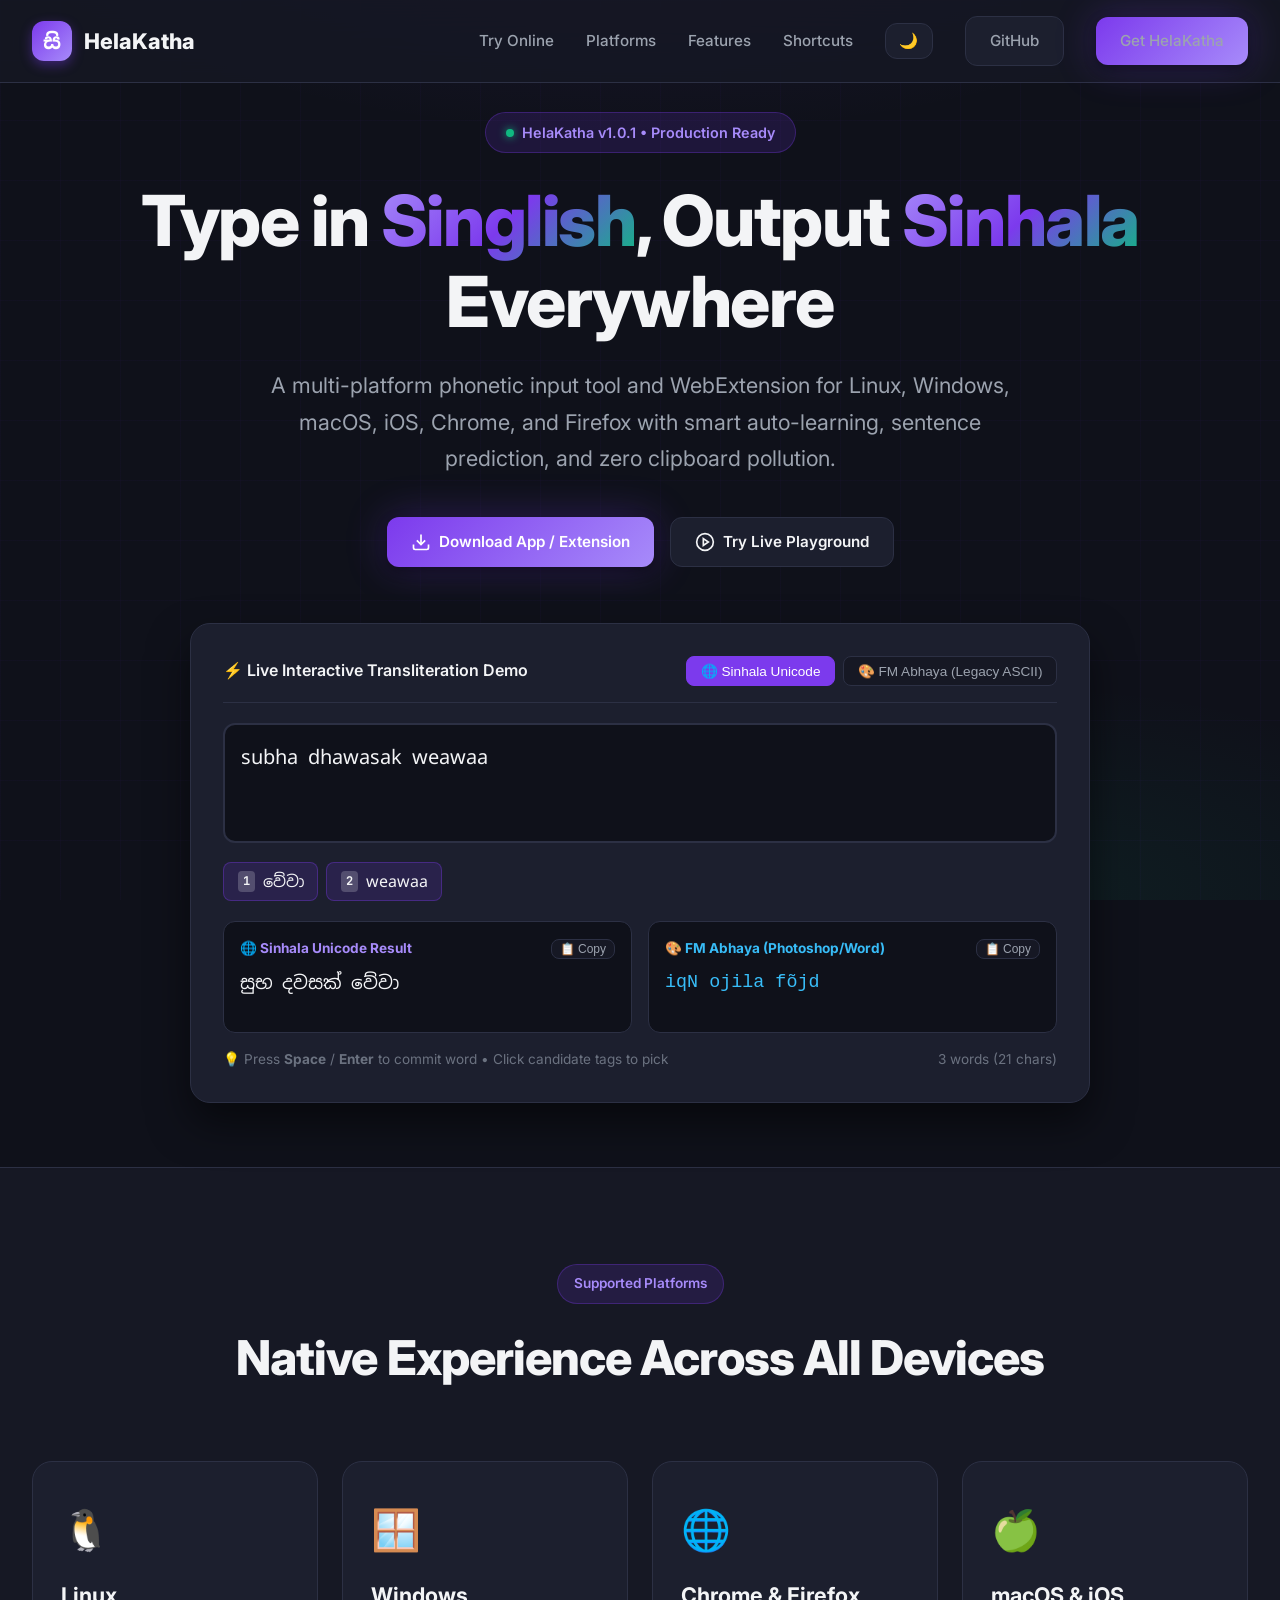
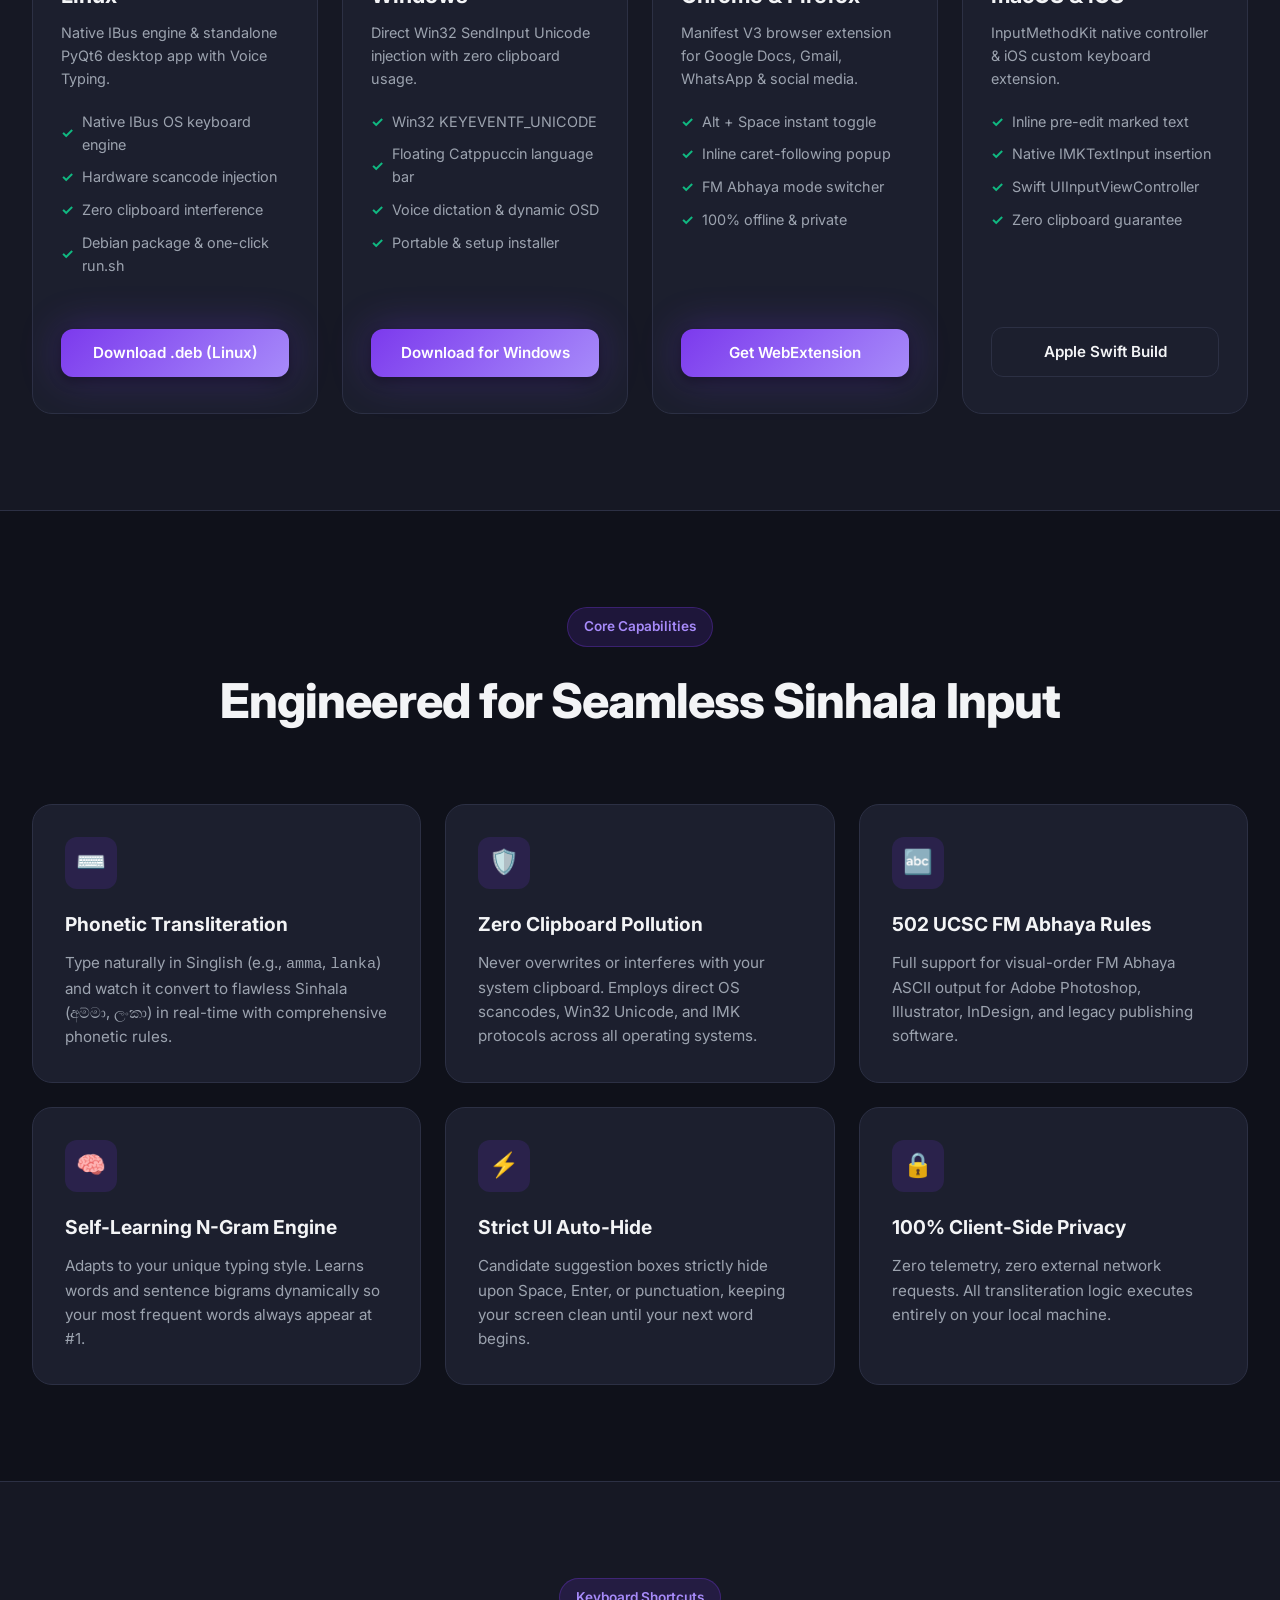
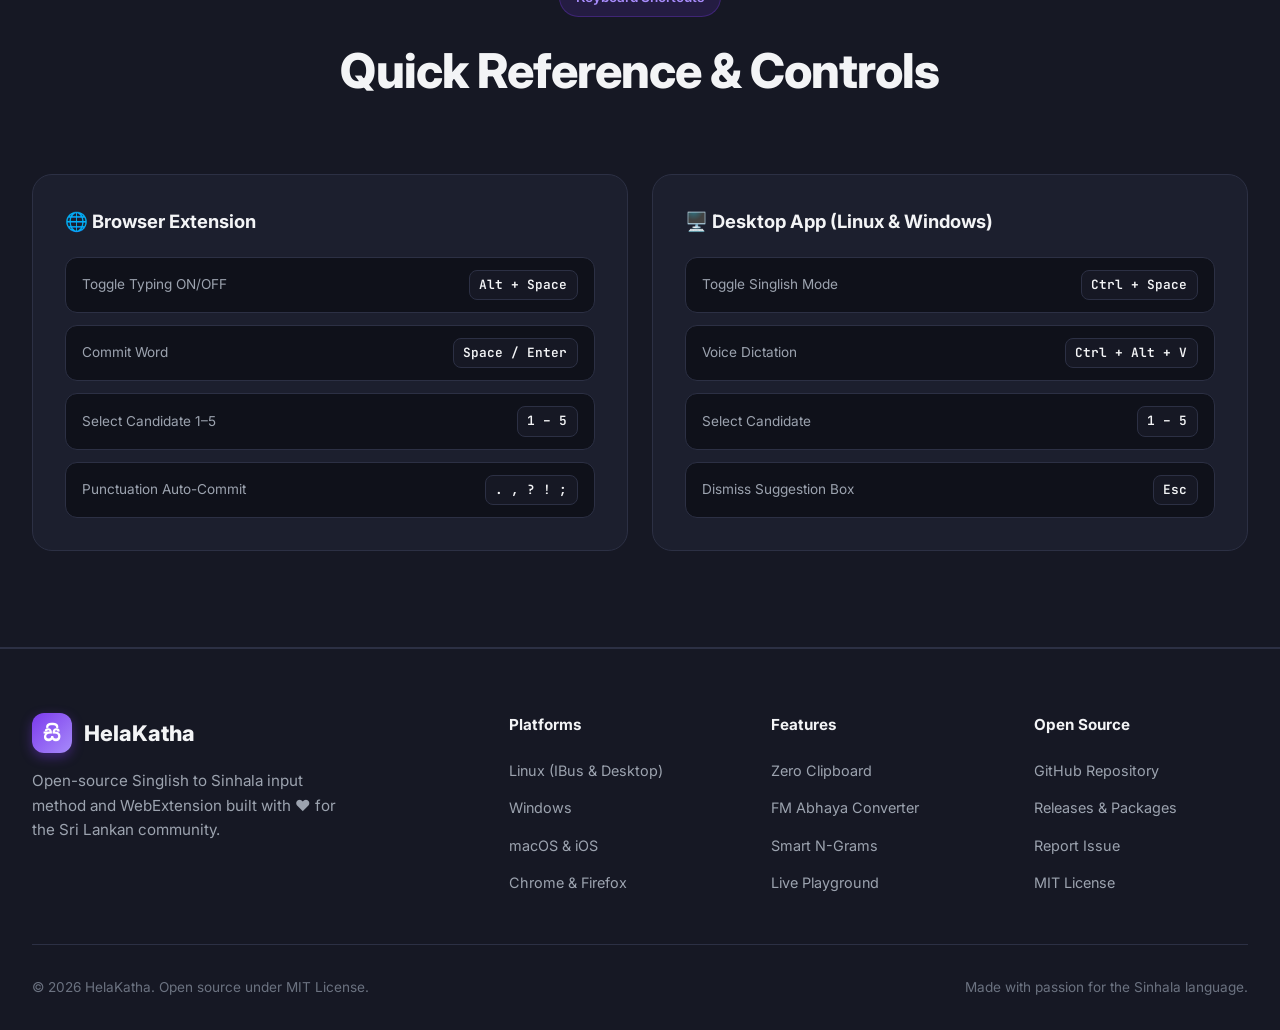
==== commit baeb593d: "feat: add dedicated Chrome MV3 extension, split extension dirs, and update packaging - Add dedicated" ====
--- a/index.html
+++ b/index.html
@@ -9,7 +9,7 @@
     <link rel="preconnect" href="https://fonts.googleapis.com">
     <link rel="preconnect" href="https://fonts.gstatic.com" crossorigin>
     <link href="https://fonts.googleapis.com/css2?family=Inter:wght@300;400;500;600;700;800&family=JetBrains+Mono:wght@400;500;600&family=Noto+Sans+Sinhala:wght@400;500;600;700&display=swap" rel="stylesheet">
-    <link rel="icon" type="image/png" href="extension/icons/icon48.png">
+    <link rel="icon" type="image/png" href="assets/icon48.png">
     <style>
         :root {
             --bg: #0f111a;
@@ -817,7 +817,7 @@
                             <li>100% offline & private</li>
                         </ul>
                     </div>
-                    <a href="https://github.com/dmudhitha/HelaKatha-Singlish-Sinhala-Input/tree/main/extension" target="_blank" class="btn btn-primary platform-btn">Get WebExtension</a>
+                    <a href="https://github.com/dmudhitha/HelaKatha-Singlish-Sinhala-Input/tree/main/extension-chrome" target="_blank" class="btn btn-primary platform-btn">Get WebExtension</a>
                 </article>
 
                 <!-- Apple macOS & iOS -->
